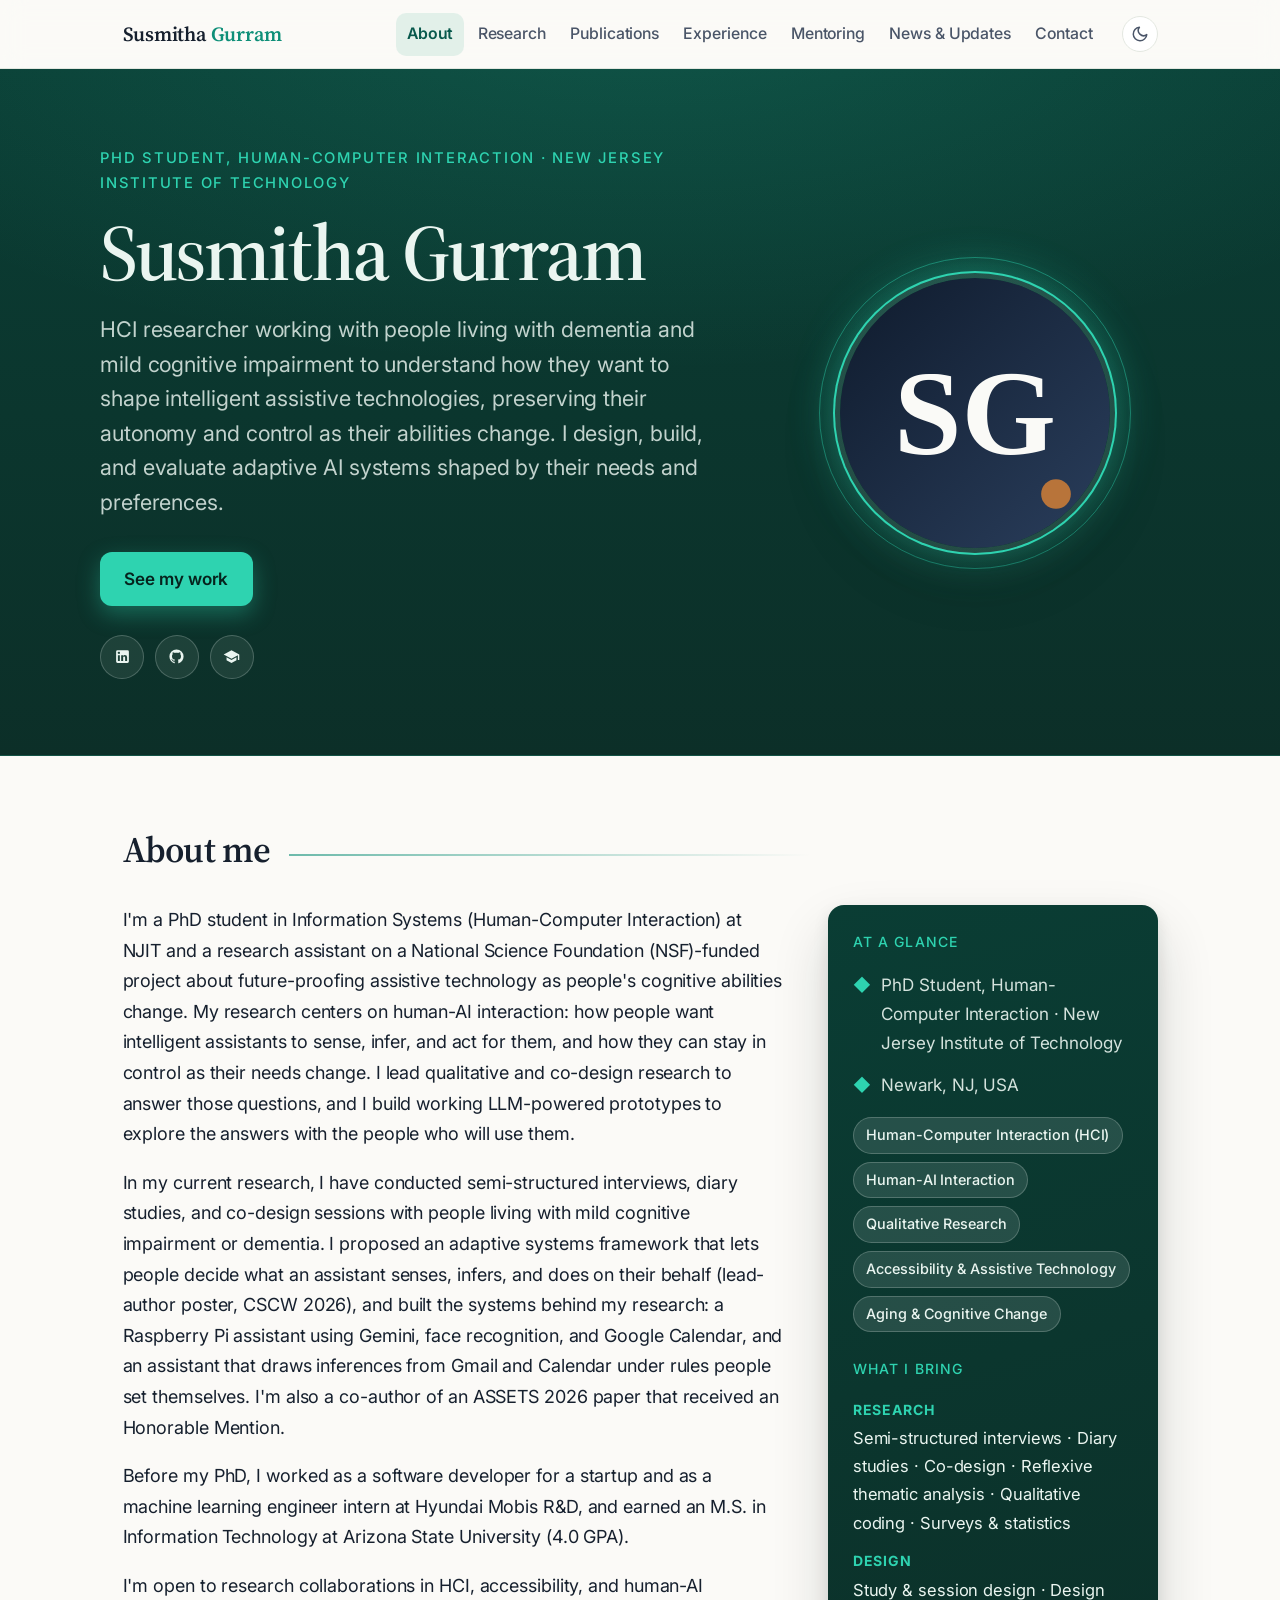
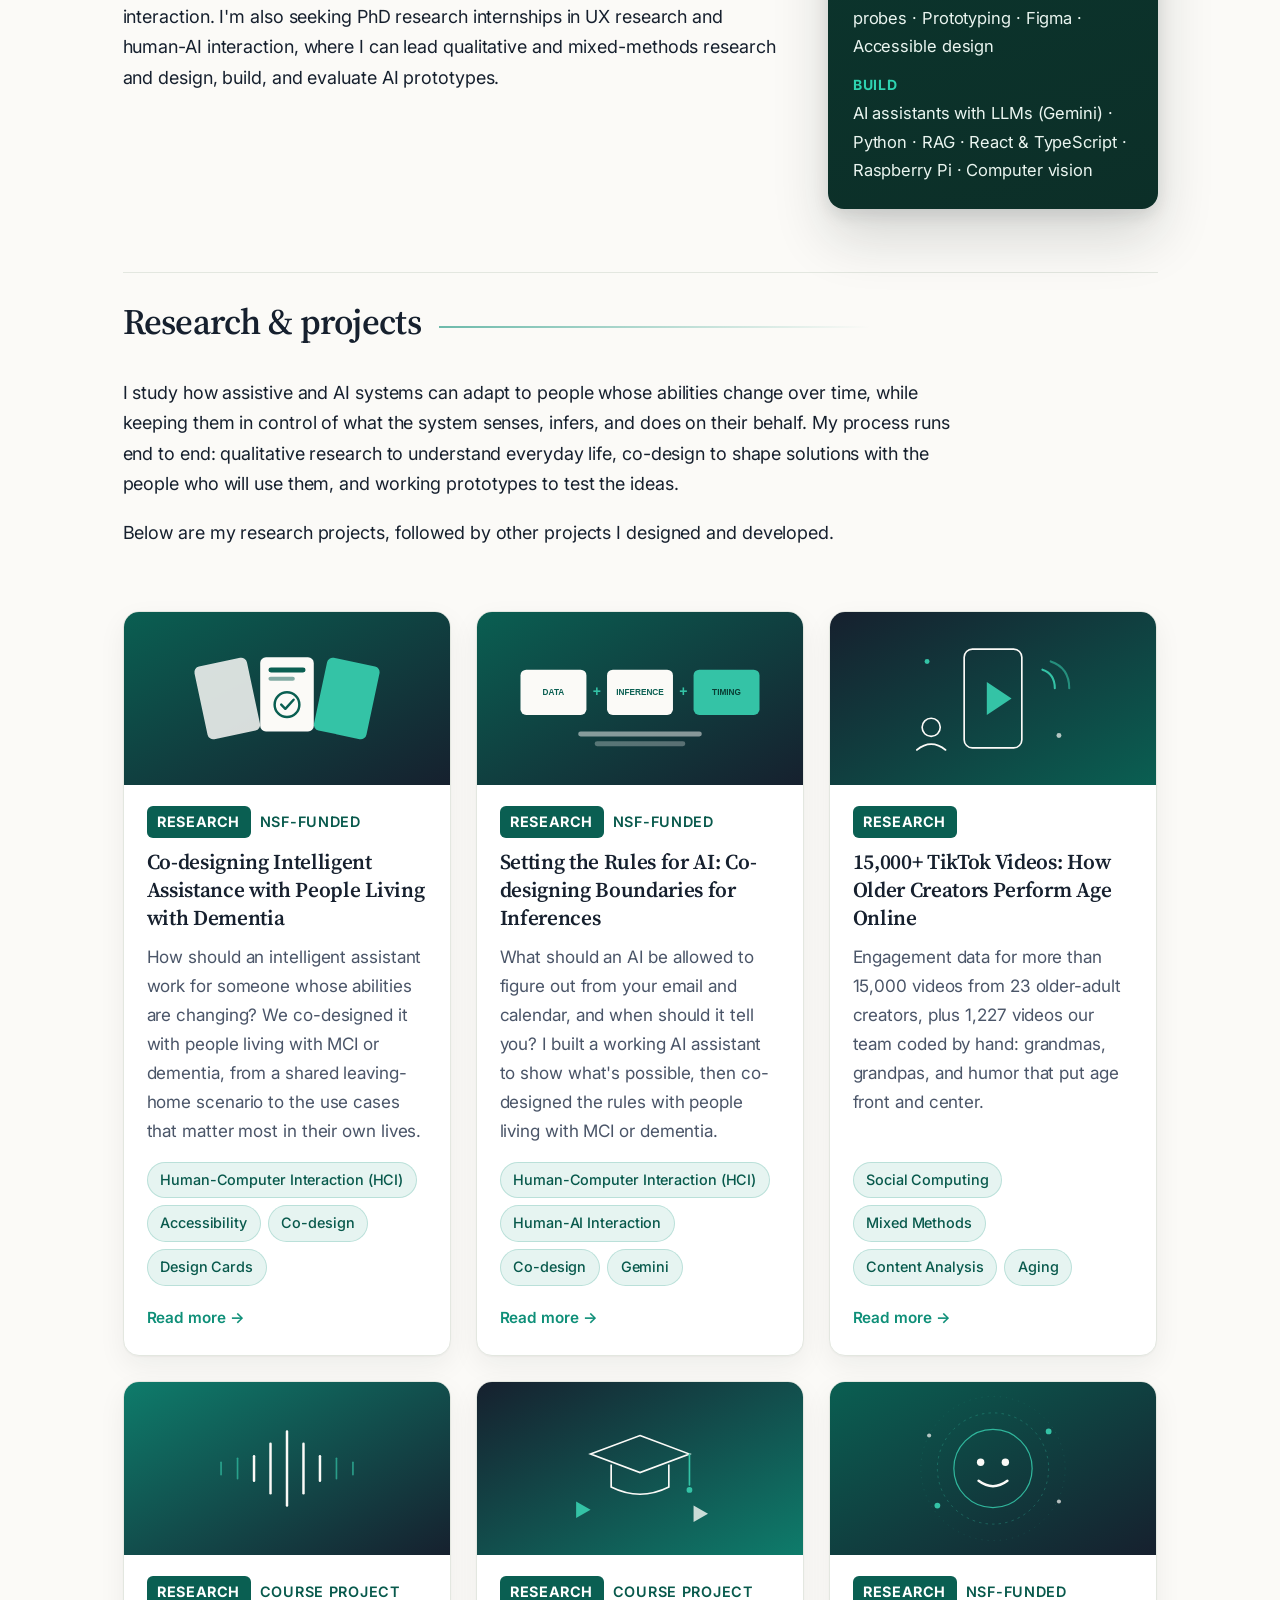
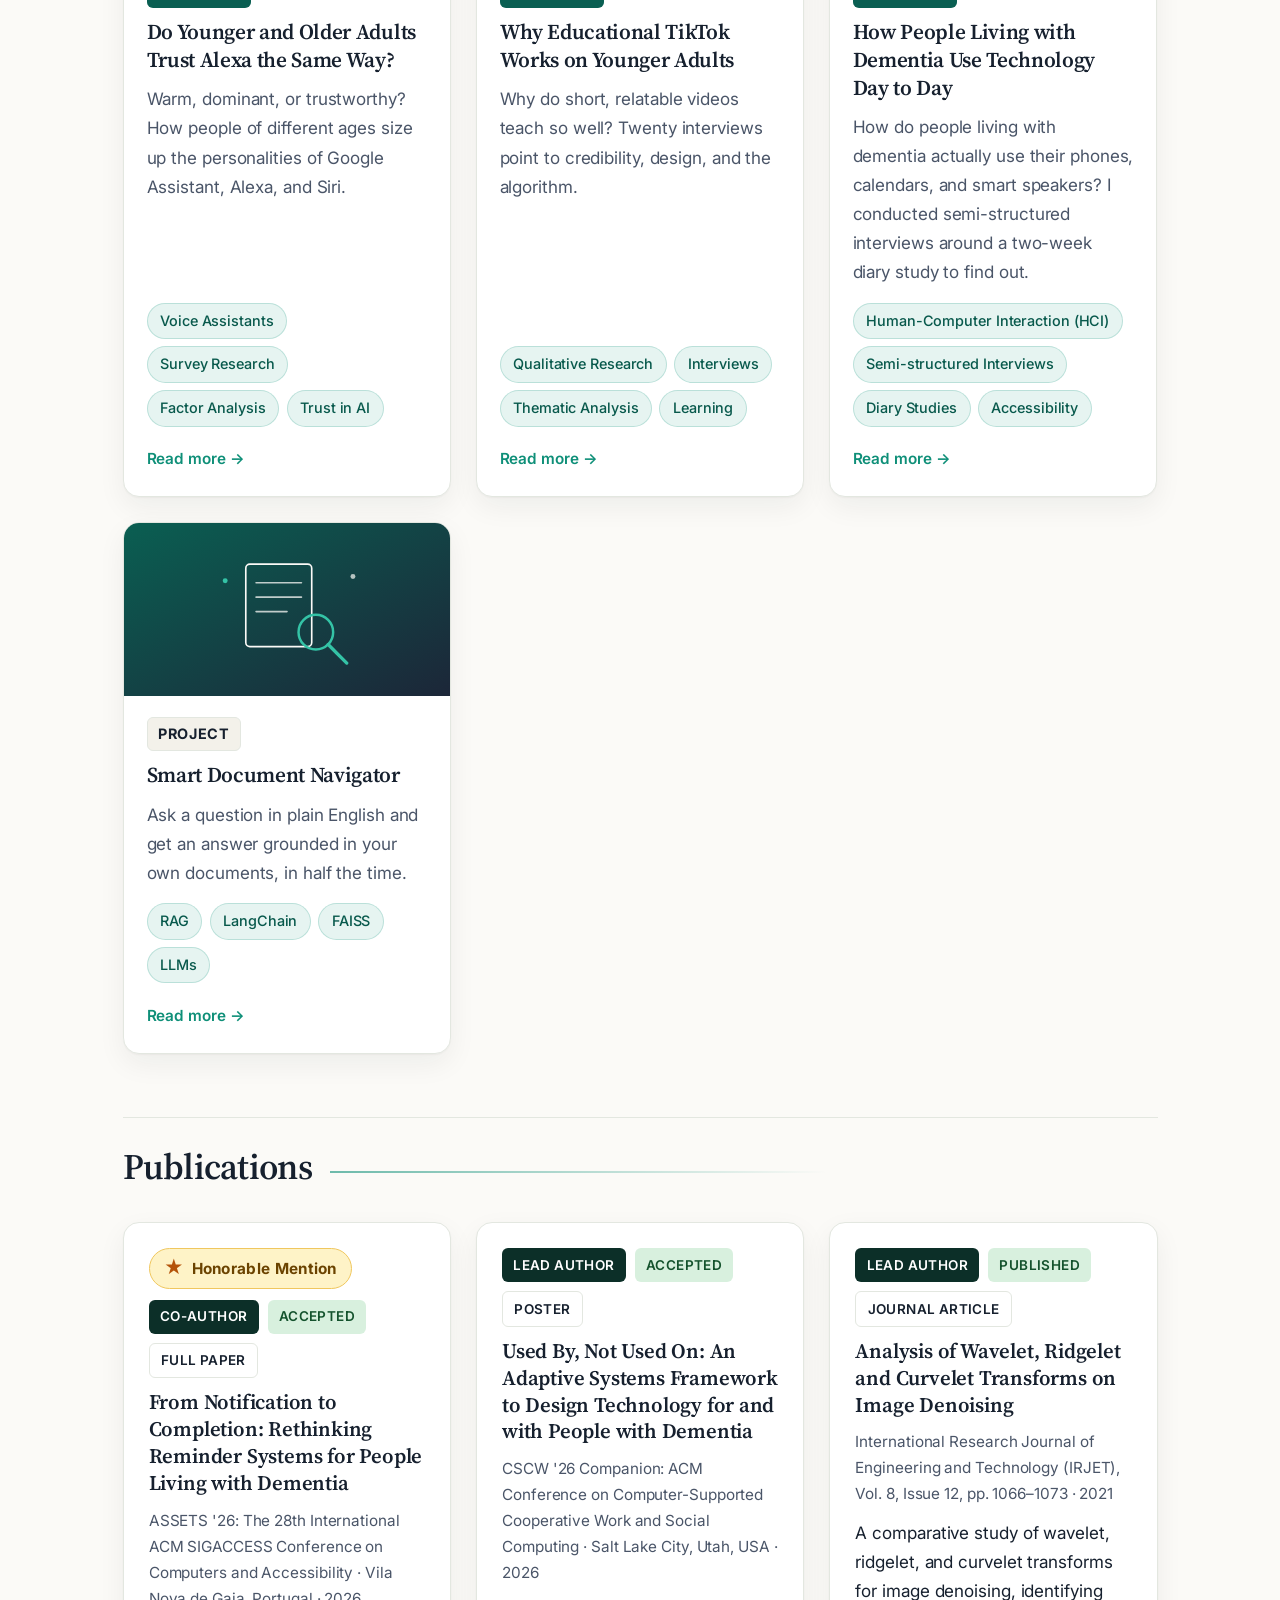
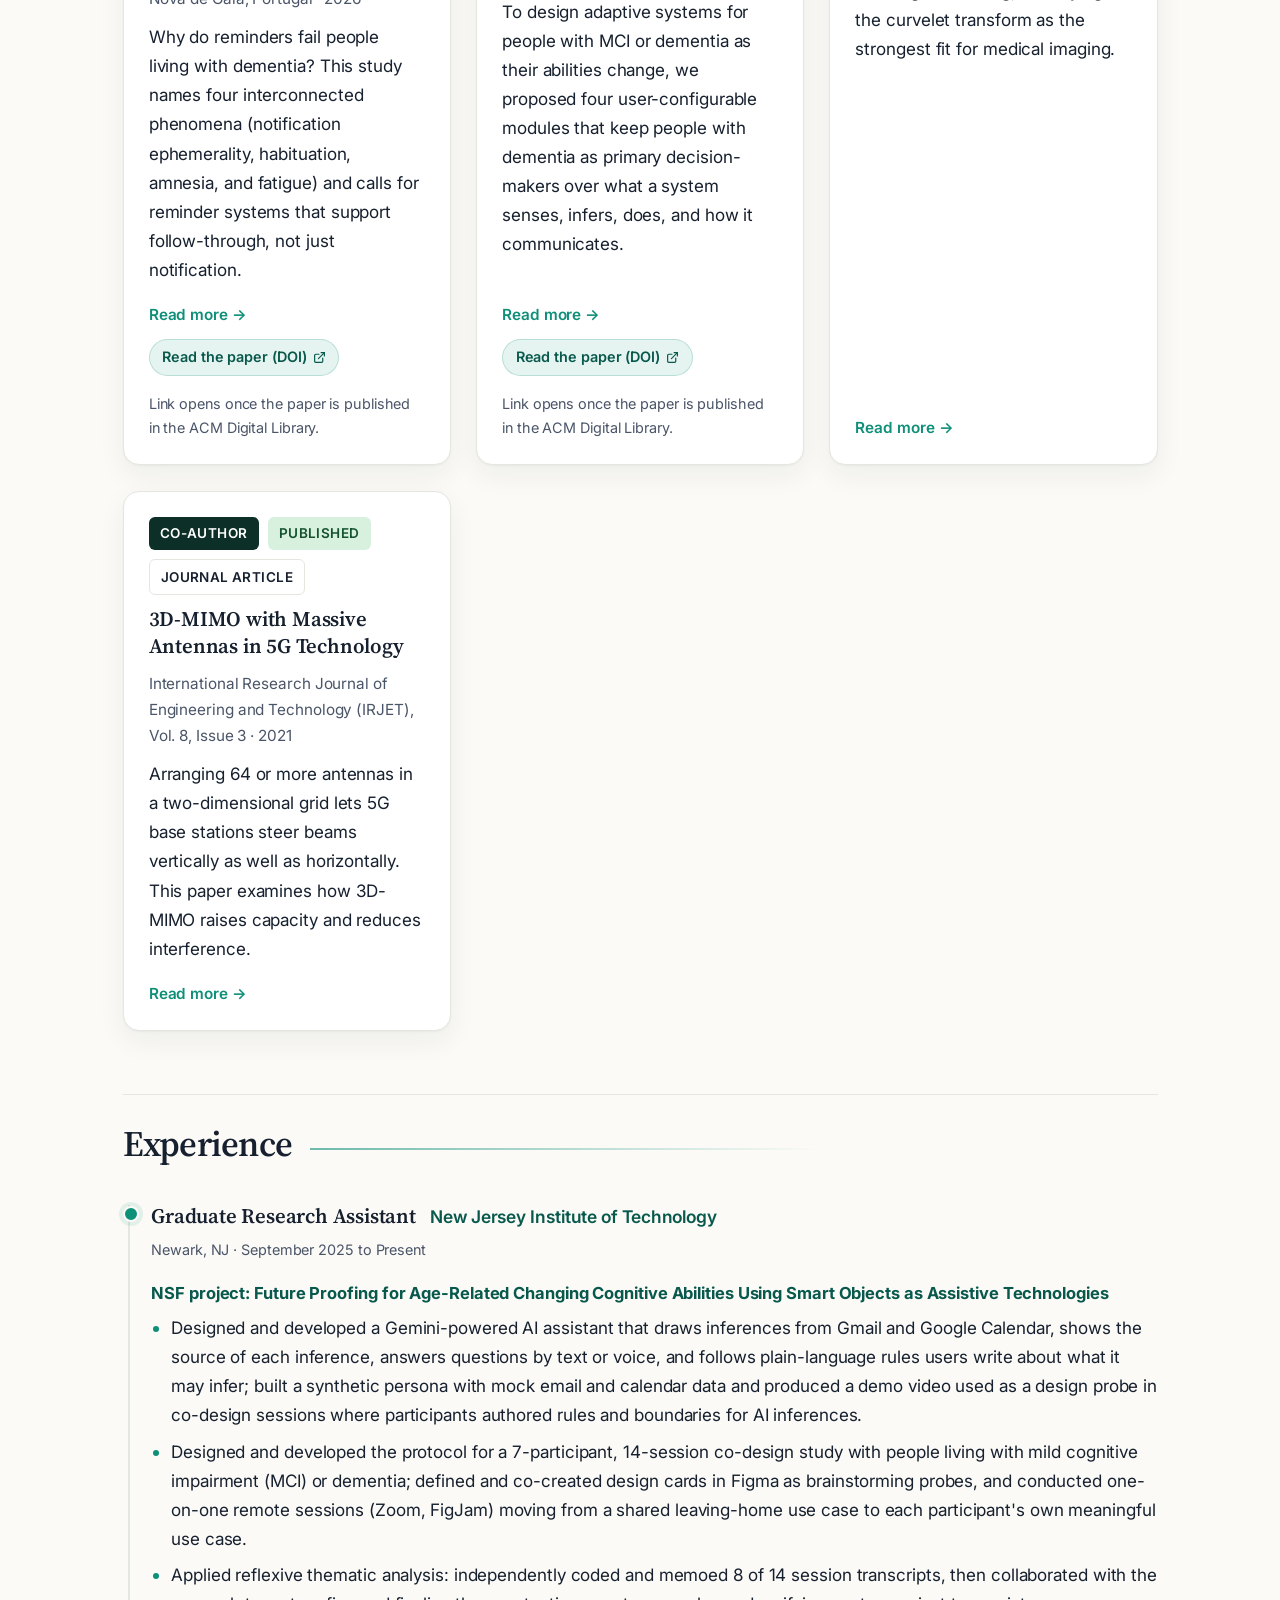
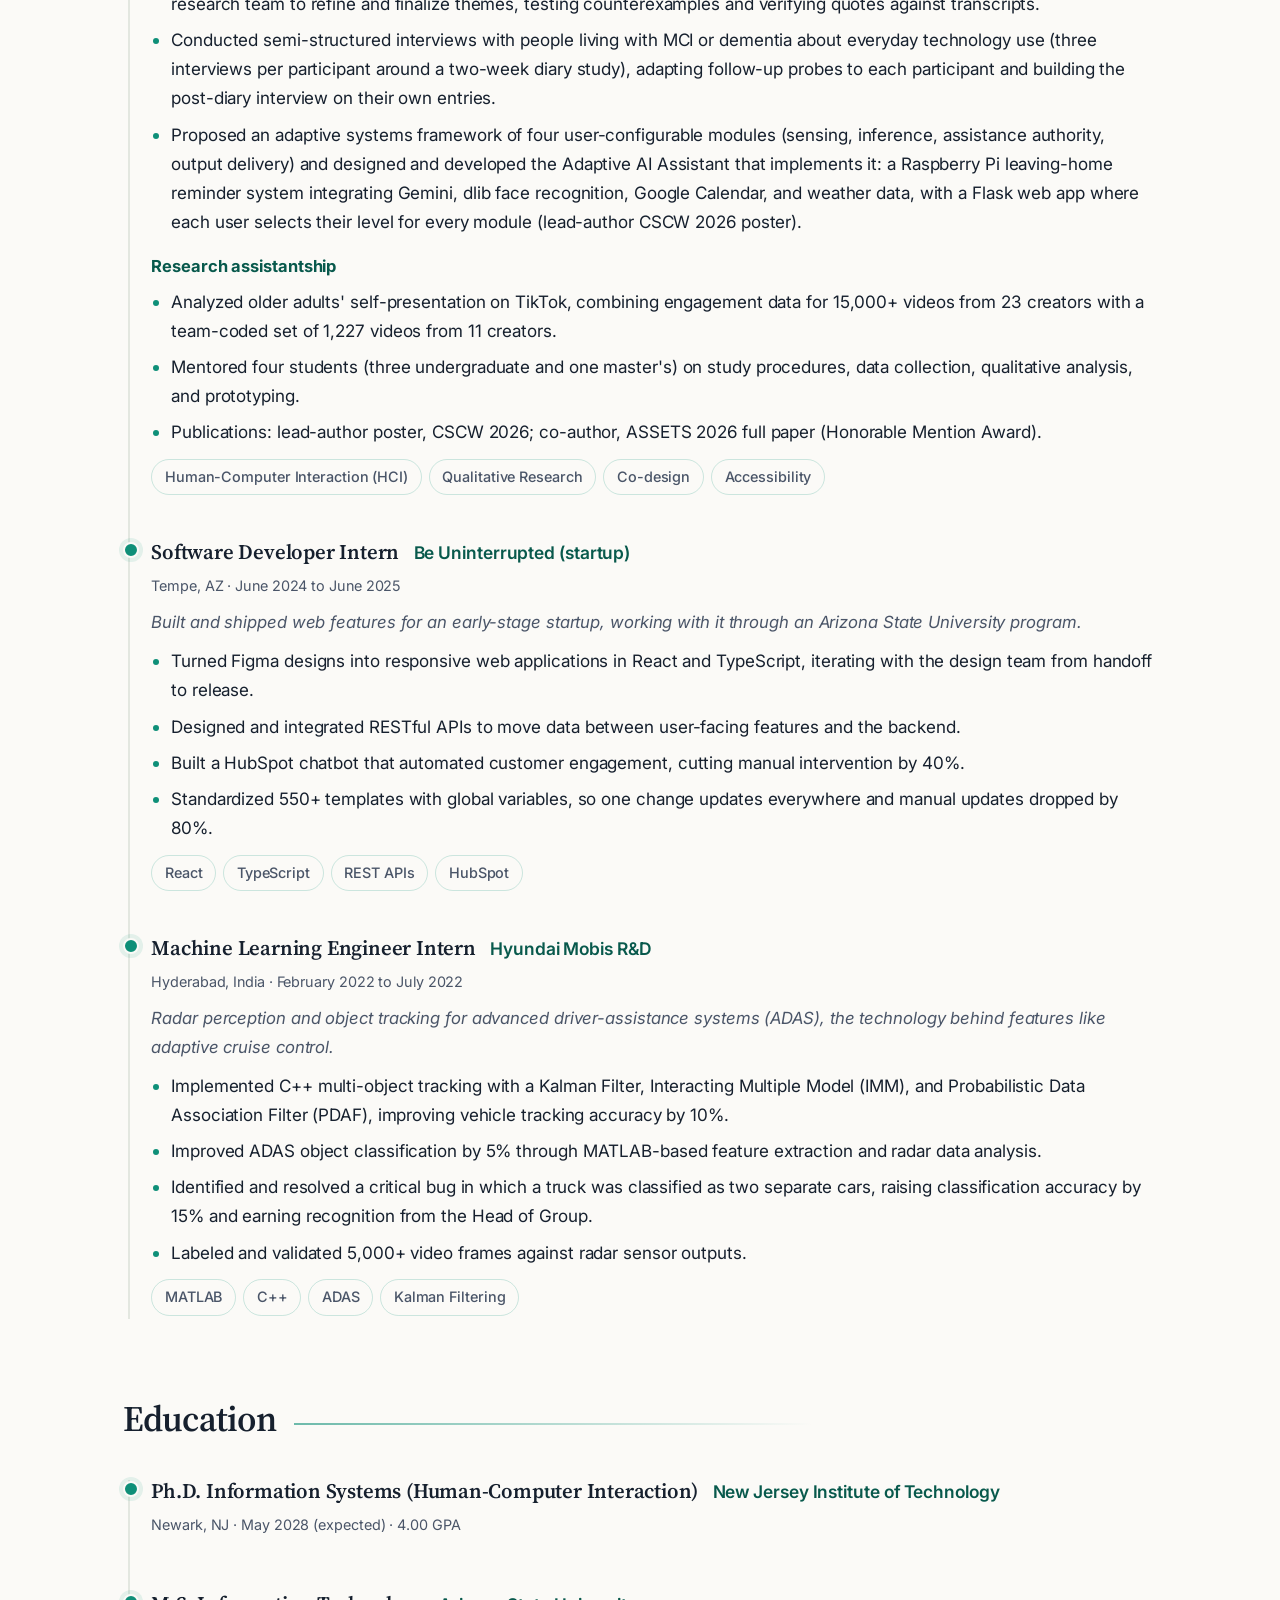
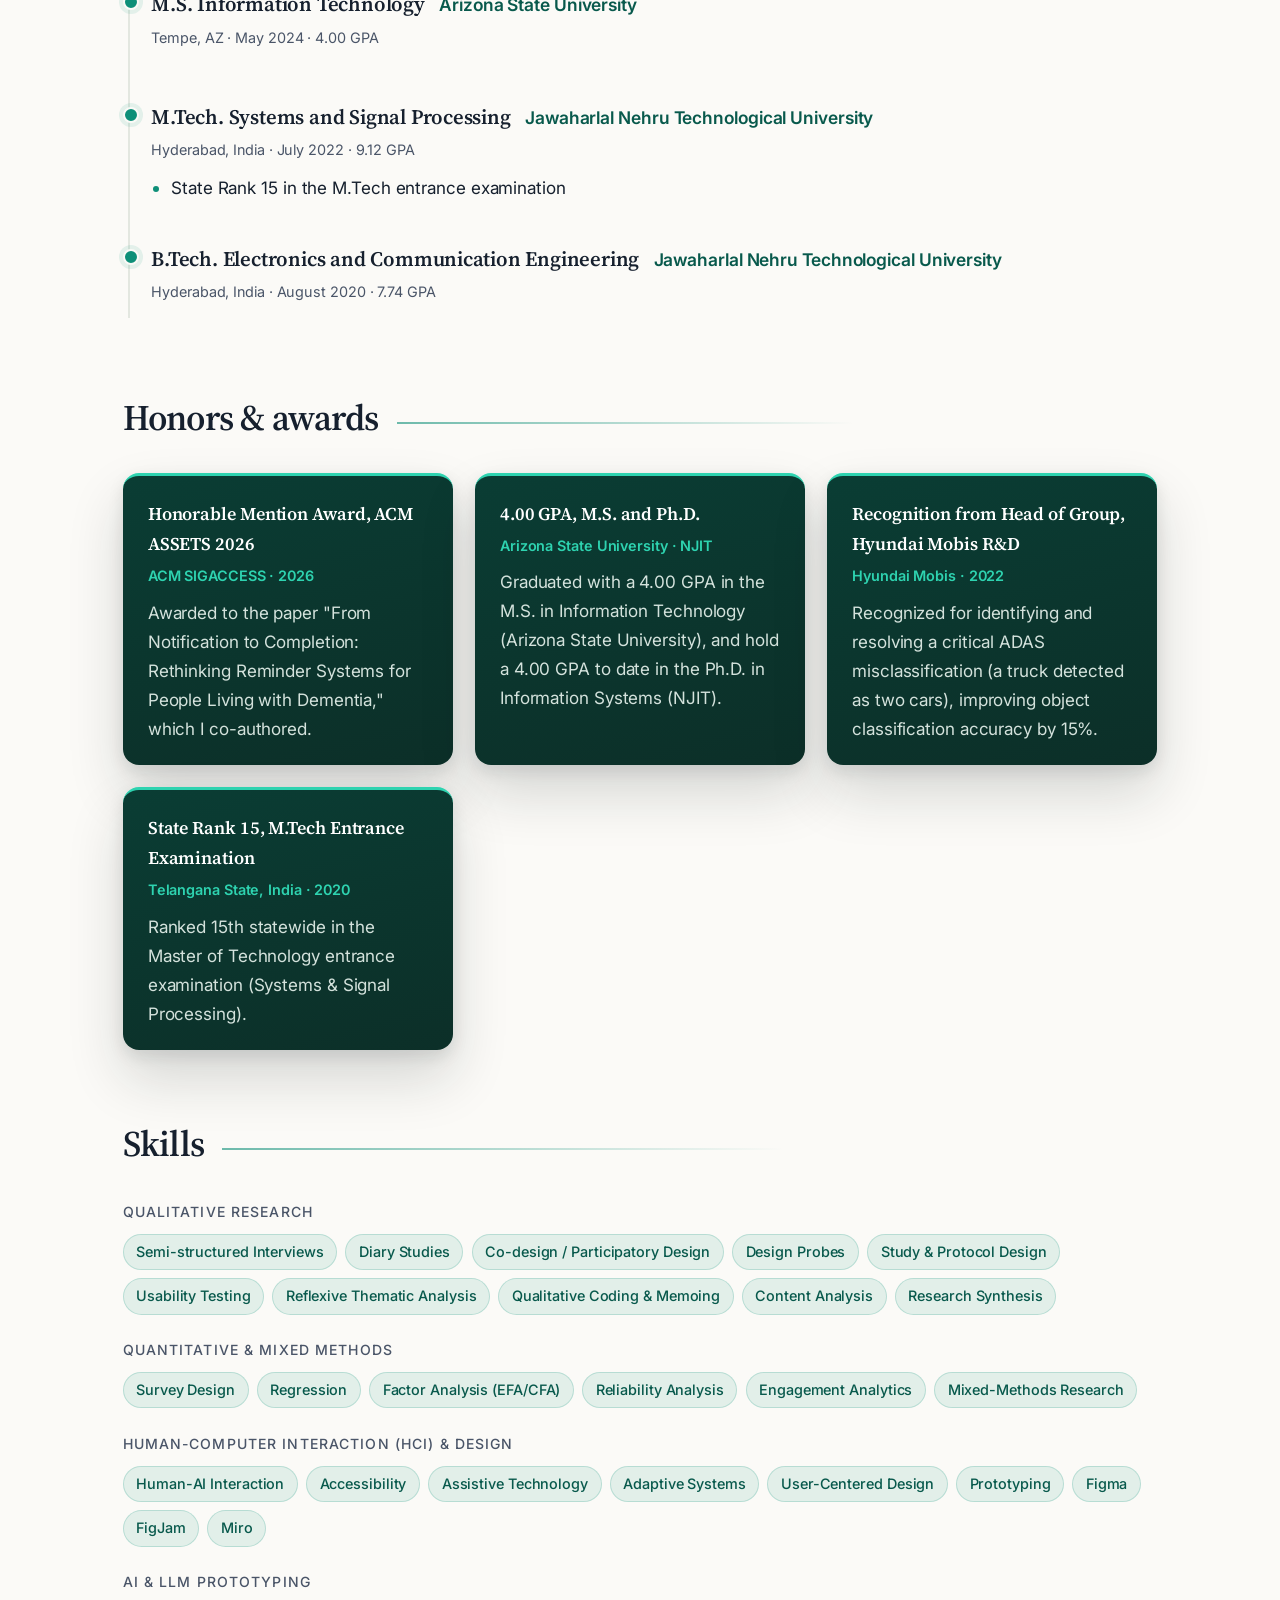
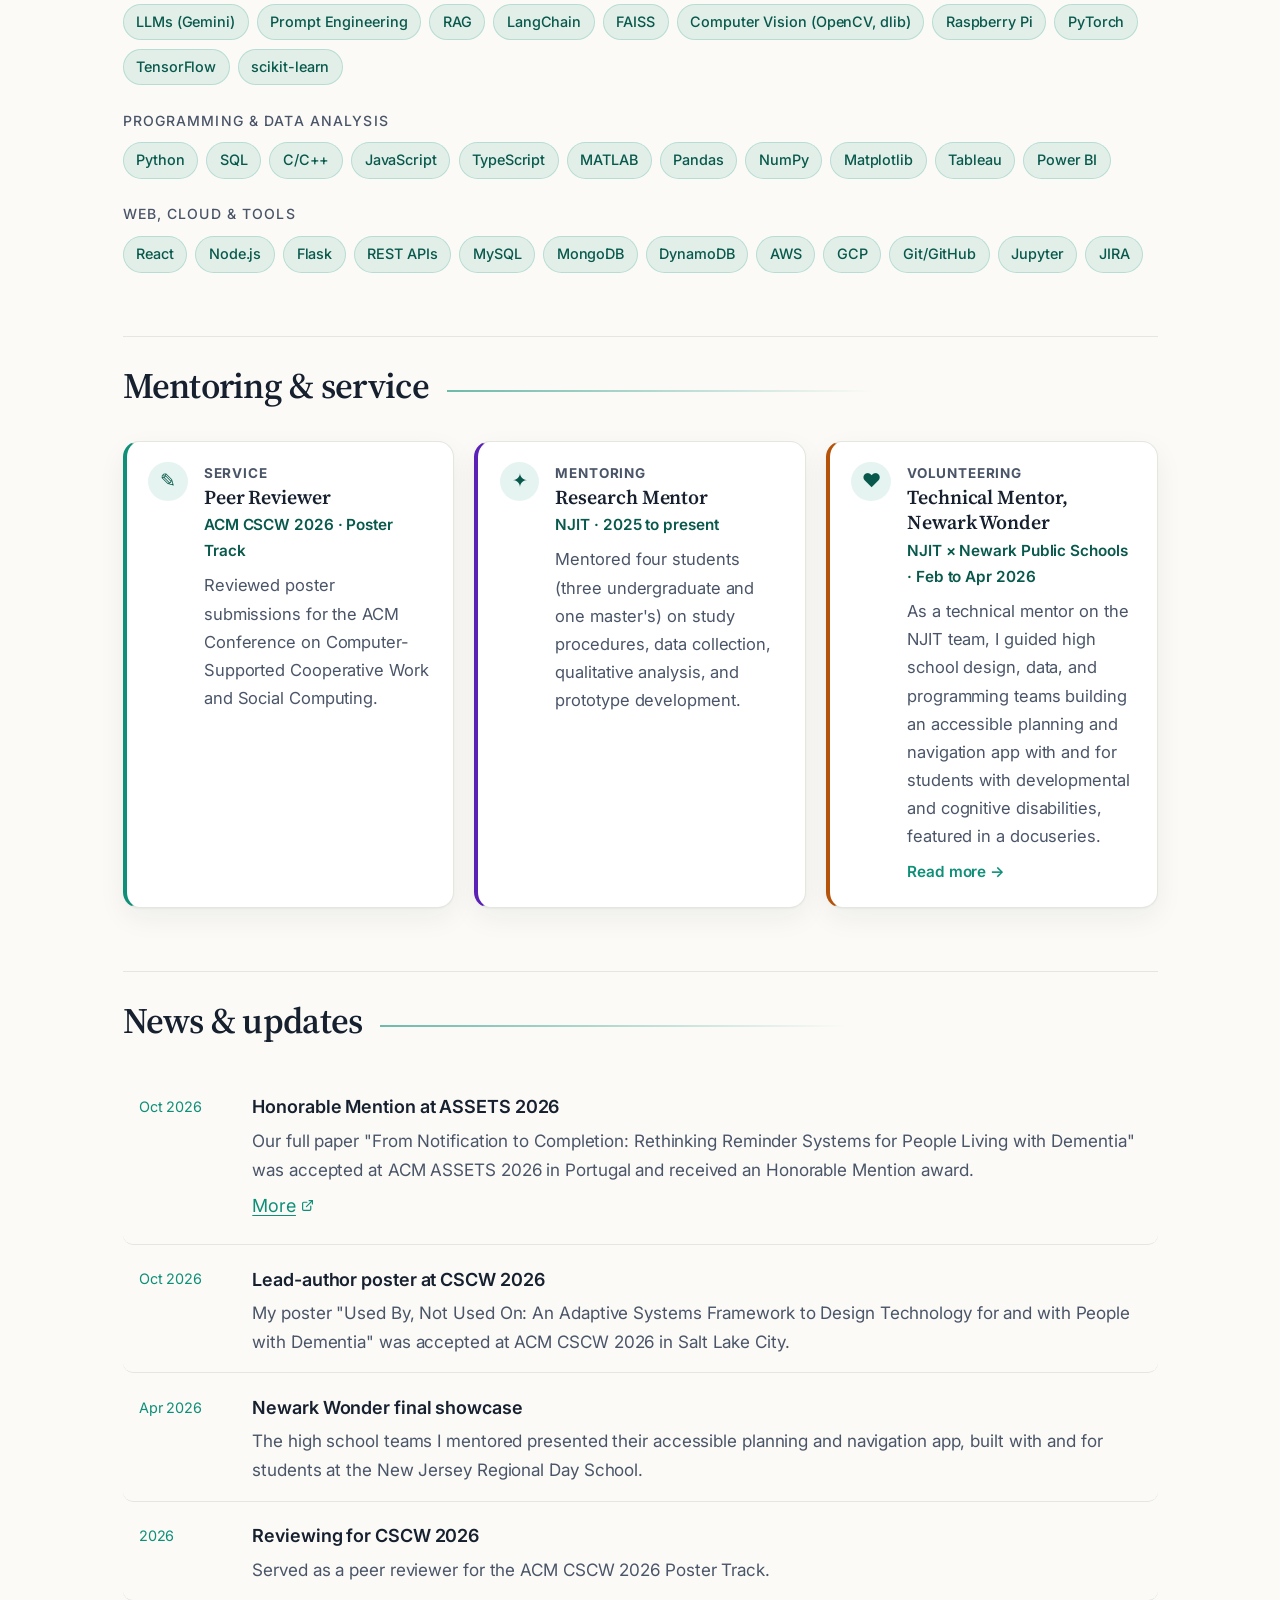
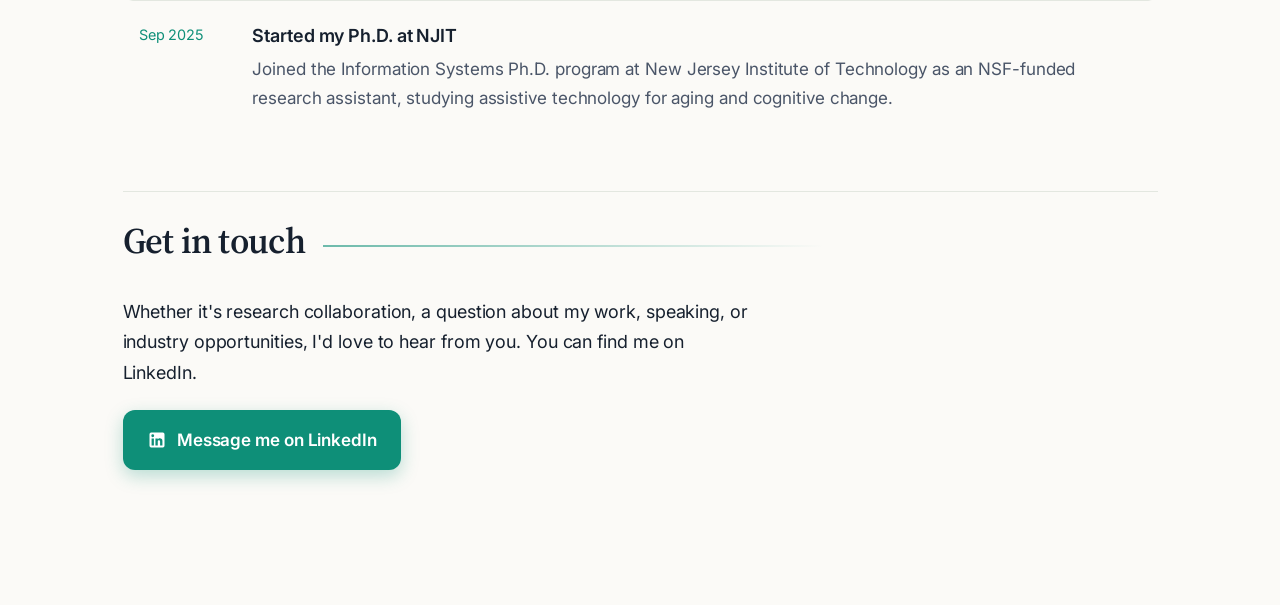
==== index.html @ e05bee18 "Add CSCW DOI link; note that DOI links open once papers are published" ====
<!DOCTYPE html>
<html lang="en">
<head>
  <meta charset="UTF-8" />
  <meta name="viewport" content="width=device-width, initial-scale=1.0" />
  <title>Susmitha Gurram · PhD Student, Human-Computer Interaction @ NJIT</title>
  <meta name="description" content="Susmitha Gurram is an HCI researcher and PhD student at NJIT who studies how people want AI assistants to sense, infer, and act on their behalf, combining qualitative and co-design research with AI prototyping for accessibility and aging." />
  <meta name="author" content="Susmitha Gurram" />
  <link rel="canonical" href="https://susmithagurram.com/" />

  <!-- Open Graph / social cards -->
  <meta property="og:type" content="website" />
  <meta property="og:title" content="Susmitha Gurram · PhD Student, Human-Computer Interaction @ NJIT" />
  <meta property="og:description" content="HCI researcher studying how people want AI assistants to sense, infer, and act on their behalf: qualitative and co-design research plus AI prototyping." />
  <meta property="og:url" content="https://susmithagurram.com/" />
  <meta property="og:image" content="https://susmithagurram.com/assets/og-image.svg" />
  <meta name="twitter:card" content="summary_large_image" />

  <link rel="icon" href="assets/favicon.svg" type="image/svg+xml" />

  <link rel="preconnect" href="https://fonts.googleapis.com" />
  <link rel="preconnect" href="https://fonts.gstatic.com" crossorigin />
  <link href="https://fonts.googleapis.com/css2?family=Inter:wght@400;500;600;700&family=Source+Serif+4:wght@500;600;700&display=swap" rel="stylesheet" />

  <link rel="stylesheet" href="css/style.css?v=18" />
  <link rel="stylesheet" href="css/theme.css?v=18" />

  <script type="application/ld+json">
  {
    "@context": "https://schema.org",
    "@type": "Person",
    "name": "Susmitha Gurram",
    "url": "https://susmithagurram.com",
    "jobTitle": "PhD Student, Human-Computer Interaction",
    "affiliation": { "@type": "CollegeOrUniversity", "name": "New Jersey Institute of Technology" },
    "alumniOf": [
      { "@type": "CollegeOrUniversity", "name": "Arizona State University" },
      { "@type": "CollegeOrUniversity", "name": "Jawaharlal Nehru Technological University" }
    ],
    "knowsAbout": ["Human-Computer Interaction", "Human-AI Interaction", "Accessibility", "Co-design", "Qualitative Research", "Assistive Technology"],
    "sameAs": [
      "https://www.linkedin.com/in/susmitha009",
      "https://github.com/susmitha009",
      "https://scholar.google.com/citations?user=7RMacPMAAAAJ"
    ]
  }
  </script>
</head>
<body>
  <a class="skip-link" href="#app">Skip to content</a>

  <header class="site-header">
    <nav class="nav" aria-label="Primary">
      <a class="brand" href="#home">Susmitha&nbsp;<span class="brand-accent">Gurram</span></a>
      <button class="menu-toggle" id="menu-toggle" aria-expanded="false" aria-controls="nav-tabs">Menu</button>
      <div class="nav-tabs" id="nav-tabs"><!-- tabs rendered from data/site.json --></div>
      <button class="theme-toggle" id="theme-toggle" aria-label="Toggle dark mode" title="Toggle dark mode">
        <svg class="icon-sun" width="18" height="18" viewBox="0 0 24 24" fill="none" stroke="currentColor" stroke-width="2" stroke-linecap="round"><circle cx="12" cy="12" r="4"/><path d="M12 2v2m0 16v2M4.9 4.9l1.4 1.4m11.4 11.4 1.4 1.4M2 12h2m16 0h2M4.9 19.1l1.4-1.4m11.4-11.4 1.4-1.4"/></svg>
        <svg class="icon-moon" width="18" height="18" viewBox="0 0 24 24" fill="none" stroke="currentColor" stroke-width="2" stroke-linecap="round" stroke-linejoin="round"><path d="M21 12.8A9 9 0 1 1 11.2 3a7 7 0 0 0 9.8 9.8z"/></svg>
      </button>
    </nav>
  </header>

  <main id="app" tabindex="-1">
    <div class="loading" id="loading"><span class="loading-dot"></span><span class="loading-dot"></span><span class="loading-dot"></span></div>
  </main>

  <!-- Project detail modal -->
  <div class="modal-backdrop" id="modal-backdrop" hidden>
    <div class="modal" role="dialog" aria-modal="true" aria-labelledby="modal-title">
      <button class="modal-close" id="modal-close" aria-label="Close">&times;</button>
      <div class="modal-body" id="modal-body"></div>
    </div>
  </div>

  <noscript><p style="padding:2rem;text-align:center">This site needs JavaScript to render its content. You can also view my profile on <a href="https://www.linkedin.com/in/susmitha009">LinkedIn</a>.</p></noscript>

  <script src="js/app.js?v=18" defer></script>
  <script src="js/theme.js?v=18" defer></script>
</body>
</html>
---- css/style.css ----
/* ============================================================
   susmithagurram.com — design system
   Tokens first: change colors/fonts here to retheme everything.
   ============================================================ */

:root {
  --bg: #fbfaf7;
  --surface: #ffffff;
  --surface-2: #f3f1ea;
  --text: #16202e;
  --muted: #5a6678;
  --accent: #0e7c6b;
  --accent-strong: #0a5f52;
  --accent-soft: rgba(14, 124, 107, 0.1);
  --border: #e6e3d9;
  --shadow: 0 1px 2px rgba(22, 32, 46, 0.05), 0 8px 24px rgba(22, 32, 46, 0.07);
  --shadow-lift: 0 2px 4px rgba(22, 32, 46, 0.06), 0 16px 40px rgba(22, 32, 46, 0.12);

  --font-display: "Fraunces", Georgia, serif;
  --font-body: "Inter", -apple-system, BlinkMacSystemFont, sans-serif;
  --font-mono: "JetBrains Mono", ui-monospace, monospace;

  --radius: 14px;
  --radius-sm: 8px;
  --maxw: 1080px;
}

[data-theme="dark"] {
  --bg: #0e1420;
  --surface: #161e2d;
  --surface-2: #1c2638;
  --text: #eceff4;
  --muted: #93a0b4;
  --accent: #34c3a6;
  --accent-strong: #5fd8c0;
  --accent-soft: rgba(52, 195, 166, 0.13);
  --border: #243047;
  --shadow: 0 1px 2px rgba(0, 0, 0, 0.3), 0 8px 24px rgba(0, 0, 0, 0.35);
  --shadow-lift: 0 2px 4px rgba(0, 0, 0, 0.35), 0 16px 40px rgba(0, 0, 0, 0.5);
}

* { box-sizing: border-box; margin: 0; padding: 0; }

html { scroll-behavior: smooth; }

body {
  background: var(--bg);
  color: var(--text);
  font-family: var(--font-body);
  font-size: 16px;
  line-height: 1.65;
  -webkit-font-smoothing: antialiased;
  transition: background 0.3s ease, color 0.3s ease;
}

img { max-width: 100%; display: block; }
a { color: var(--accent); text-decoration: none; }
a:hover { text-decoration: underline; }

::selection { background: var(--accent-soft); }

/* ---------- skip link ---------- */
.skip-link {
  position: absolute; left: -9999px; top: 0;
  background: var(--accent); color: #fff; padding: 0.6rem 1rem;
  border-radius: 0 0 var(--radius-sm) 0; z-index: 100;
}
.skip-link:focus { left: 0; }

/* ---------- header / nav ---------- */
.site-header {
  position: sticky; top: 0; z-index: 50;
  background: color-mix(in srgb, var(--bg) 82%, transparent);
  backdrop-filter: blur(12px);
  -webkit-backdrop-filter: blur(12px);
  border-bottom: 1px solid var(--border);
}

.nav {
  max-width: var(--maxw); margin: 0 auto;
  display: flex; align-items: center; gap: 1rem;
  padding: 0.7rem 1.25rem;
}

.brand {
  font-family: var(--font-display);
  font-weight: 600; font-size: 1.12rem;
  color: var(--text); white-space: nowrap;
}
.brand:hover { text-decoration: none; }
.brand-accent { color: var(--accent); }

.nav-tabs {
  display: flex; gap: 0.15rem; margin-left: auto;
  overflow-x: auto; scrollbar-width: none;
}
.nav-tabs::-webkit-scrollbar { display: none; }

.nav-tab {
  padding: 0.45rem 0.85rem;
  font-size: 0.92rem; font-weight: 500;
  color: var(--muted);
  border-radius: 999px;
  white-space: nowrap;
  transition: color 0.15s, background 0.15s;
}
.nav-tab:hover { color: var(--text); text-decoration: none; background: var(--surface-2); }
.nav-tab.active { color: var(--accent-strong); background: var(--accent-soft); }

.theme-toggle {
  flex-shrink: 0;
  border: 1px solid var(--border); background: var(--surface);
  color: var(--muted); cursor: pointer;
  width: 36px; height: 36px; border-radius: 50%;
  display: grid; place-items: center;
  transition: color 0.15s, border-color 0.15s;
}
.theme-toggle:hover { color: var(--accent); border-color: var(--accent); }
[data-theme="dark"] .icon-moon { display: none; }
:not([data-theme="dark"]) > body .icon-sun,
html:not([data-theme="dark"]) .icon-sun { display: none; }
[data-theme="dark"] .icon-sun { display: block; }

/* ---------- draft banner ---------- */
#draft-banner {
  background: #fff3cd; color: #6e5a16;
  border-bottom: 1px solid #e6d9a8;
  text-align: center; font-size: 0.84rem;
  padding: 0.45rem 1rem;
}
#draft-banner a { color: inherit; font-weight: 600; text-decoration: underline; }
[data-theme="dark"] #draft-banner { background: #3a3215; color: #e8d48a; border-color: #57491c; }

/* ---------- layout ---------- */
main {
  max-width: var(--maxw);
  margin: 0 auto;
  padding: 2.5rem 1.25rem 4rem;
  min-height: 70vh;
}

.section { margin-bottom: 3.5rem; }

.section-title {
  font-family: var(--font-display);
  font-size: clamp(1.5rem, 3vw, 2rem);
  font-weight: 600;
  margin-bottom: 1.4rem;
  display: flex; align-items: baseline; gap: 0.75rem;
}
.section-title::after {
  content: ""; flex: 1; height: 1px; background: var(--border);
  transform: translateY(-4px);
}

/* ---------- hero ---------- */
.hero {
  display: grid;
  grid-template-columns: 1.5fr 1fr;
  gap: 3rem; align-items: center;
  padding: 2.5rem 0 3.5rem;
}

.hero-kicker {
  font-family: var(--font-mono); font-size: 0.82rem;
  color: var(--accent); letter-spacing: 0.08em;
  text-transform: uppercase; margin-bottom: 0.9rem;
}

.hero-name {
  font-family: var(--font-display);
  font-size: clamp(2.4rem, 6vw, 3.8rem);
  font-weight: 700; line-height: 1.08;
  margin-bottom: 1rem;
}

.hero-tagline {
  font-size: 1.12rem; color: var(--muted);
  max-width: 34rem; margin-bottom: 1.8rem;
}

.hero-ctas { display: flex; flex-wrap: wrap; gap: 0.75rem; margin-bottom: 1.6rem; }

.btn {
  display: inline-flex; align-items: center; gap: 0.5rem;
  padding: 0.65rem 1.3rem;
  border-radius: 999px;
  font-weight: 600; font-size: 0.95rem;
  border: 1px solid transparent;
  cursor: pointer; transition: transform 0.15s, box-shadow 0.15s, background 0.15s;
}
.btn:hover { text-decoration: none; transform: translateY(-1px); }
.btn-primary { background: var(--accent); color: #fff; }
.btn-primary:hover { background: var(--accent-strong); box-shadow: var(--shadow); color: #fff; }
[data-theme="dark"] .btn-primary { color: #0e1420; }
.btn-ghost { border-color: var(--border); color: var(--text); background: var(--surface); }
.btn-ghost:hover { border-color: var(--accent); color: var(--accent); }

.hero-socials { display: flex; gap: 0.6rem; }
.social-link {
  width: 38px; height: 38px; border-radius: 50%;
  border: 1px solid var(--border); background: var(--surface);
  display: grid; place-items: center; color: var(--muted);
  transition: color 0.15s, border-color 0.15s, transform 0.15s;
}
.social-link:hover { color: var(--accent); border-color: var(--accent); transform: translateY(-2px); }

.hero-photo-wrap { position: relative; justify-self: center; }
.hero-photo {
  width: clamp(200px, 24vw, 280px); height: clamp(200px, 24vw, 280px);
  border-radius: 50%; object-fit: cover;
  border: 4px solid var(--surface);
  box-shadow: var(--shadow-lift);
  position: relative; z-index: 1;
}
.hero-photo-wrap::before {
  content: ""; position: absolute; inset: -14px;
  border-radius: 50%;
  border: 1.5px dashed var(--accent);
  opacity: 0.45;
  animation: spin 40s linear infinite;
}
@keyframes spin { to { transform: rotate(360deg); } }

.hero-interests { display: flex; flex-wrap: wrap; gap: 0.45rem; margin-top: 0.4rem; }

/* ---------- chips / tags ---------- */
.chip {
  font-family: var(--font-mono); font-size: 0.74rem;
  padding: 0.28rem 0.7rem; border-radius: 999px;
  background: var(--accent-soft); color: var(--accent-strong);
  white-space: nowrap;
}
.chip-outline { background: transparent; border: 1px solid var(--border); color: var(--muted); }

/* ---------- about ---------- */
.about-grid { display: grid; grid-template-columns: 2fr 1fr; gap: 2.5rem; }
.about-bio p { margin-bottom: 1rem; color: var(--text); }
.about-facts {
  background: var(--surface); border: 1px solid var(--border);
  border-radius: var(--radius); padding: 1.4rem; box-shadow: var(--shadow);
  align-self: start;
}
.about-facts h3 {
  font-family: var(--font-mono); font-size: 0.78rem; font-weight: 500;
  text-transform: uppercase; letter-spacing: 0.08em; color: var(--muted);
  margin-bottom: 0.9rem;
}
.fact { display: flex; gap: 0.6rem; margin-bottom: 0.7rem; font-size: 0.92rem; align-items: baseline; }
.fact-icon { color: var(--accent); flex-shrink: 0; }

/* ---------- cards (projects) ---------- */
.cards-grid {
  display: grid;
  grid-template-columns: repeat(auto-fill, minmax(300px, 1fr));
  gap: 1.4rem;
}

.card {
  background: var(--surface);
  border: 1px solid var(--border);
  border-radius: var(--radius);
  overflow: hidden;
  cursor: pointer;
  box-shadow: var(--shadow);
  transition: transform 0.25s ease, box-shadow 0.25s ease, border-color 0.25s ease;
  display: flex; flex-direction: column;
}
.card:hover, .card:focus-visible {
  transform: translateY(-5px);
  box-shadow: var(--shadow-lift);
  border-color: var(--accent);
}

.card-image { aspect-ratio: 16/8.5; object-fit: cover; width: 100%; background: var(--surface-2); }
.card-body { padding: 1.15rem 1.25rem 1.3rem; display: flex; flex-direction: column; gap: 0.6rem; flex: 1; }
.card-status {
  font-family: var(--font-mono); font-size: 0.7rem;
  color: var(--accent); letter-spacing: 0.05em; text-transform: uppercase;
}
.card-title { font-family: var(--font-display); font-size: 1.18rem; font-weight: 600; line-height: 1.3; }
.card-hook { color: var(--muted); font-size: 0.93rem; flex: 1; }
.card-tags { display: flex; flex-wrap: wrap; gap: 0.4rem; margin-top: 0.3rem; }
.card-more {
  font-size: 0.85rem; font-weight: 600; color: var(--accent);
  margin-top: 0.5rem;
}

/* ---------- timeline (experience / education) ---------- */
.timeline { position: relative; padding-left: 1.6rem; }
.timeline::before {
  content: ""; position: absolute; left: 5px; top: 6px; bottom: 6px;
  width: 2px; background: var(--border);
}
.timeline-item { position: relative; padding-bottom: 2.2rem; }
.timeline-item:last-child { padding-bottom: 0.5rem; }
.timeline-item::before {
  content: ""; position: absolute; left: -1.6rem; top: 7px;
  width: 12px; height: 12px; border-radius: 50%;
  background: var(--accent); border: 2.5px solid var(--bg);
  box-shadow: 0 0 0 2px var(--accent-soft);
}

.tl-head { display: flex; flex-wrap: wrap; align-items: baseline; gap: 0.3rem 0.8rem; margin-bottom: 0.2rem; }
.tl-role { font-family: var(--font-display); font-size: 1.15rem; font-weight: 600; }
.tl-org { color: var(--accent-strong); font-weight: 600; font-size: 0.97rem; }
.tl-meta { font-family: var(--font-mono); font-size: 0.78rem; color: var(--muted); margin-bottom: 0.55rem; }
.tl-summary { color: var(--muted); font-style: italic; font-size: 0.93rem; margin-bottom: 0.55rem; }
.tl-bullets { padding-left: 1.1rem; display: grid; gap: 0.4rem; font-size: 0.94rem; }
.tl-bullets li::marker { color: var(--accent); }
.tl-tags { display: flex; flex-wrap: wrap; gap: 0.4rem; margin-top: 0.7rem; }

/* ---------- publications ---------- */
.pub-list { display: grid; gap: 1.1rem; }
.pub {
  background: var(--surface); border: 1px solid var(--border);
  border-radius: var(--radius); padding: 1.3rem 1.5rem;
  box-shadow: var(--shadow);
}
.pub-top { display: flex; align-items: flex-start; gap: 1rem; }
.pub-title { font-family: var(--font-display); font-size: 1.1rem; font-weight: 600; line-height: 1.35; flex: 1; }
.pub-status {
  font-family: var(--font-mono); font-size: 0.7rem; white-space: nowrap;
  padding: 0.25rem 0.65rem; border-radius: 999px;
  background: var(--accent-soft); color: var(--accent-strong);
}
.pub-status.published { background: rgba(46, 160, 67, 0.12); color: #2ea043; }
.pub-authors { font-size: 0.9rem; color: var(--muted); margin-top: 0.35rem; }
.pub-venue { font-size: 0.9rem; margin-top: 0.2rem; font-style: italic; }
.pub-note { font-size: 0.9rem; color: var(--muted); margin-top: 0.55rem; }
.pub-links { margin-top: 0.7rem; display: flex; gap: 0.9rem; font-size: 0.86rem; font-weight: 600; }

/* ---------- skills ---------- */
.skills-grid { display: grid; gap: 1.3rem; }
.skill-group-name {
  font-family: var(--font-mono); font-size: 0.78rem; font-weight: 500;
  text-transform: uppercase; letter-spacing: 0.08em; color: var(--muted);
  margin-bottom: 0.55rem;
}
.skill-chips { display: flex; flex-wrap: wrap; gap: 0.45rem; }

/* ---------- awards ---------- */
.awards-grid { display: grid; grid-template-columns: repeat(auto-fill, minmax(280px, 1fr)); gap: 1.2rem; }
.award {
  background: var(--surface); border: 1px solid var(--border);
  border-radius: var(--radius); padding: 1.25rem 1.4rem; box-shadow: var(--shadow);
}
.award-title { font-weight: 600; font-size: 1rem; margin-bottom: 0.25rem; }
.award-meta { font-family: var(--font-mono); font-size: 0.76rem; color: var(--accent); margin-bottom: 0.5rem; }
.award-desc { font-size: 0.9rem; color: var(--muted); }

/* ---------- news ---------- */
.news-list { display: grid; gap: 0.2rem; }
.news-item {
  display: grid; grid-template-columns: 92px 1fr; gap: 1.2rem;
  padding: 0.9rem 0.4rem; border-bottom: 1px solid var(--border);
}
.news-item:last-child { border-bottom: none; }
.news-date { font-family: var(--font-mono); font-size: 0.8rem; color: var(--accent); padding-top: 0.15rem; }
.news-title { font-weight: 600; }
.news-body { font-size: 0.92rem; color: var(--muted); margin-top: 0.15rem; }
.news-more { margin-top: 0.8rem; font-weight: 600; font-size: 0.9rem; }

/* ---------- text section ---------- */
.text-block { max-width: 46rem; }
.text-block p { margin-bottom: 1rem; }

/* ---------- contact ---------- */
.contact-wrap { display: grid; grid-template-columns: 1fr 1.2fr; gap: 2.5rem; align-items: start; }
.contact-blurb p { margin-bottom: 1rem; color: var(--muted); }

.contact-form {
  background: var(--surface); border: 1px solid var(--border);
  border-radius: var(--radius); padding: 1.6rem; box-shadow: var(--shadow);
  display: grid; gap: 1rem;
}
.form-field { display: grid; gap: 0.35rem; }
.form-field label { font-size: 0.85rem; font-weight: 600; }
.form-field input, .form-field textarea {
  font-family: var(--font-body); font-size: 0.95rem;
  padding: 0.65rem 0.85rem;
  border: 1px solid var(--border); border-radius: var(--radius-sm);
  background: var(--bg); color: var(--text);
  transition: border-color 0.15s;
}
.form-field input:focus, .form-field textarea:focus {
  outline: none; border-color: var(--accent);
  box-shadow: 0 0 0 3px var(--accent-soft);
}
.form-status { font-size: 0.9rem; min-height: 1.4rem; }
.form-status.ok { color: #2ea043; }
.form-status.err { color: #d1242f; }

/* ---------- modal ---------- */
.modal-backdrop[hidden] { display: none; }
.modal-backdrop {
  position: fixed; inset: 0; z-index: 90;
  background: rgba(10, 14, 22, 0.55);
  backdrop-filter: blur(4px);
  display: grid; place-items: center; padding: 1.5rem;
}
.modal {
  background: var(--surface); border-radius: var(--radius);
  max-width: 680px; width: 100%; max-height: 85vh; overflow-y: auto;
  position: relative; box-shadow: var(--shadow-lift);
  border: 1px solid var(--border);
}
.modal-close {
  position: sticky; top: 0.7rem; margin-left: calc(100% - 3rem);
  width: 34px; height: 34px; border-radius: 50%;
  border: 1px solid var(--border); background: var(--surface);
  color: var(--muted); font-size: 1.25rem; cursor: pointer; z-index: 2;
}
.modal-close:hover { color: var(--text); border-color: var(--accent); }
.modal-body { padding: 0 2rem 2rem; margin-top: -1.5rem; }
.modal-body img { border-radius: var(--radius-sm); margin-bottom: 1.2rem; }
.modal-body h2 { font-family: var(--font-display); margin-bottom: 0.6rem; }
.modal-body .card-tags { margin: 0.8rem 0 1rem; }
.modal-body p { margin-bottom: 0.9rem; }
.modal-links { display: flex; gap: 1rem; margin-top: 1.2rem; font-weight: 600; }

/* ---------- footer ---------- */
.site-footer {
  border-top: 1px solid var(--border);
  padding: 1.6rem 1.25rem;
  text-align: center; font-size: 0.85rem; color: var(--muted);
}

/* ---------- loading ---------- */
.loading { display: flex; gap: 0.5rem; justify-content: center; padding: 5rem 0; }
.loading-dot {
  width: 9px; height: 9px; border-radius: 50%; background: var(--accent);
  animation: pulse 1.2s ease-in-out infinite;
}
.loading-dot:nth-child(2) { animation-delay: 0.18s; }
.loading-dot:nth-child(3) { animation-delay: 0.36s; }
@keyframes pulse { 0%, 100% { opacity: 0.25; transform: scale(0.85); } 50% { opacity: 1; transform: scale(1.1); } }

/* ---------- reveal animation ---------- */
.reveal { opacity: 0; transform: translateY(18px); transition: opacity 0.55s ease, transform 0.55s ease; }
.reveal.in { opacity: 1; transform: none; }

@media (prefers-reduced-motion: reduce) {
  html { scroll-behavior: auto; }
  .reveal { opacity: 1; transform: none; transition: none; }
  .hero-photo-wrap::before { animation: none; }
  * { transition-duration: 0.01ms !important; animation-duration: 0.01ms !important; }
}

/* ---------- responsive ---------- */
@media (max-width: 840px) {
  .hero { grid-template-columns: 1fr; gap: 2rem; padding-top: 1rem; text-align: center; }
  .hero-photo-wrap { order: -1; }
  .hero-tagline { margin-left: auto; margin-right: auto; }
  .hero-ctas, .hero-socials, .hero-interests { justify-content: center; }
  .about-grid, .contact-wrap { grid-template-columns: 1fr; gap: 1.6rem; }
  .nav {
    padding: 0.6rem 1rem; gap: 0.6rem;
    flex-wrap: wrap;
  }
  .brand { font-size: 1rem; }
  /* tabs drop to their own full-width, scrollable row */
  .nav-tabs {
    order: 3;
    flex-basis: 100%;
    margin-left: 0;
    padding-bottom: 2px;
    -webkit-overflow-scrolling: touch;
    scroll-snap-type: x proximity;
    -webkit-mask-image: linear-gradient(to right, transparent 0, #000 12px, #000 calc(100% - 16px), transparent 100%);
    mask-image: linear-gradient(to right, transparent 0, #000 12px, #000 calc(100% - 16px), transparent 100%);
  }
  .nav-tab { scroll-snap-align: start; }
}

@media (max-width: 480px) {
  .news-item { grid-template-columns: 1fr; gap: 0.15rem; }
  .modal-body { padding: 0 1.25rem 1.5rem; }
}

/* ---------- print (clean CV-style output) ---------- */
@media print {
  .site-header, .site-footer, .theme-toggle, .hero-ctas, .contact-form, .modal-backdrop { display: none !important; }
  body { background: #fff; color: #000; }
  .card, .pub, .award, .about-facts { box-shadow: none; border: 1px solid #ccc; }
  .reveal { opacity: 1; transform: none; }
}
---- css/theme.css ----
/* ============================================================
   theme.css — "Bold & Interactive" signature layer.
   Loads AFTER style.css. Impactful full-width green hero,
   glowing portrait, solid-accent panels, lively cards.
   Palette is fully token-driven (swap the 6 brand vars to
   recolor the whole site).
   ============================================================ */

:root {
  /* swappable brand palette */
  --accent: #0e8f78;
  --accent-strong: #0a6b5b;
  --accent-soft: rgba(14, 143, 120, 0.10);
  --brand-deep: #0c2f28;     /* hero / solid panels */
  --brand-deep-2: #0a3d34;
  --brand-bright: #2ed3b0;   /* glow + accents on dark panels */
  --brand-ink: #eaf5f0;      /* text on dark panels */

  --border: #e3e7e0;
  --shadow: 0 1px 2px rgba(20, 32, 28, 0.04), 0 10px 28px rgba(20, 32, 28, 0.06);
  --shadow-lift: 0 6px 16px rgba(20, 32, 28, 0.10), 0 28px 56px rgba(20, 32, 28, 0.16);
  --radius: 16px;
  --radius-sm: 10px;
  --ease: cubic-bezier(0.22, 1, 0.36, 1);
}

[data-theme="dark"] {
  --bg: #0a100e;
  --surface: #121b18;
  --surface-2: #18231e;
  --text: #eaf1ed;
  --muted: #91a39a;
  --border: #233029;
  --accent: #2ecfaf;
  --accent-strong: #5ce3c8;
  --accent-soft: rgba(46, 207, 175, 0.14);
  --shadow: 0 1px 2px rgba(0, 0, 0, 0.35), 0 10px 28px rgba(0, 0, 0, 0.4);
  --shadow-lift: 0 6px 16px rgba(0, 0, 0, 0.45), 0 28px 56px rgba(0, 0, 0, 0.55);
}

/* cleaner default display face; switchable via data-font on <html> */
/* unify small labels/chips/meta to the body sans (no monospace) for one consistent system */
:root { --font-display: "Source Serif 4", Georgia, serif; --font-mono: var(--font-body); }

body { letter-spacing: -0.005em; }
.brand { font-family: var(--font-display); font-weight: 600; letter-spacing: -0.01em; }
.hero-name { font-weight: 600; }

/* ---------- nav ---------- */
.nav-tab { font-weight: 500; border-radius: 10px; transition: color 0.2s var(--ease), background 0.2s var(--ease); }
.nav-tab.active { background: var(--accent-soft); color: var(--accent-strong); font-weight: 600; }
.theme-toggle { transition: transform 0.25s var(--ease), color 0.2s, border-color 0.2s; }
.theme-toggle:hover { transform: rotate(-12deg); border-color: var(--accent); color: var(--accent); }

/* ---------- section titles ---------- */
.section-title { font-family: var(--font-display); font-weight: 600; letter-spacing: -0.02em; gap: 1rem; }
.section-title::after { height: 2px; background: linear-gradient(90deg, var(--accent), transparent 60%); transform: translateY(-6px); opacity: 0.6; }

/* ---------- HERO: full-bleed green panel ---------- */
.hero {
  position: relative;
  margin: -2.5rem calc(50% - 50vw) 3.5rem;
  width: 100vw;
  padding: clamp(3rem, 6vw, 5rem) max(1.5rem, calc(50vw - 540px)) clamp(3rem, 6vw, 4.5rem);
  background:
    radial-gradient(120% 90% at 50% -10%, color-mix(in srgb, var(--brand-bright) 16%, transparent), transparent 60%),
    linear-gradient(180deg, var(--brand-deep-2), var(--brand-deep));
  overflow: hidden;
}
.hero::after {
  content: "";
  position: absolute; inset: 0; pointer-events: none;
  box-shadow: inset 0 -1px 0 color-mix(in srgb, var(--brand-bright) 22%, transparent);
}
.hero-kicker { color: var(--brand-bright); font-weight: 500; letter-spacing: 0.12em; }
.hero-name {
  font-family: var(--font-display); font-weight: 600;
  font-size: clamp(2.6rem, 6.4vw, 4.4rem);
  letter-spacing: -0.03em; line-height: 1.03;
  color: var(--brand-ink);
}
.hero-tagline { color: color-mix(in srgb, var(--brand-ink) 82%, transparent); font-size: 1.2rem; line-height: 1.6; }

.hero .btn-primary {
  background: var(--brand-bright); color: #06231d; border-color: transparent;
  box-shadow: 0 8px 22px color-mix(in srgb, var(--brand-bright) 35%, transparent);
}
.hero .btn-primary:hover { transform: translateY(-2px); box-shadow: 0 12px 30px color-mix(in srgb, var(--brand-bright) 45%, transparent); color: #06231d; }
.hero .btn-ghost { background: transparent; border-color: color-mix(in srgb, var(--brand-ink) 35%, transparent); color: var(--brand-ink); }
.hero .btn-ghost:hover { border-color: var(--brand-bright); color: var(--brand-bright); transform: translateY(-2px); }
.hero .social-link { background: color-mix(in srgb, var(--brand-ink) 8%, transparent); border-color: color-mix(in srgb, var(--brand-ink) 22%, transparent); color: var(--brand-ink); }
.hero .social-link:hover { color: var(--brand-bright); border-color: var(--brand-bright); transform: translateY(-2px); }

/* portrait: glowing ring */
.hero-photo { border: 5px solid color-mix(in srgb, var(--brand-ink) 10%, transparent); box-shadow: 0 0 0 2px var(--brand-bright), 0 0 44px color-mix(in srgb, var(--brand-bright) 45%, transparent), var(--shadow-lift); }
.hero-photo-wrap::before { inset: -16px; border: 1.5px solid var(--brand-bright); opacity: 0.45; animation: none; }
.hero-photo-wrap::after {
  content: ""; position: absolute; inset: -26px; z-index: 0; border-radius: 50%;
  background: radial-gradient(circle, color-mix(in srgb, var(--brand-bright) 28%, transparent), transparent 68%);
  pointer-events: none;
}

/* ---------- chips ---------- */
.chip { font-weight: 500; border: 1px solid color-mix(in srgb, var(--accent) 20%, transparent); }

/* ---------- about: solid green "at a glance" ---------- */
.about-facts { background: linear-gradient(165deg, var(--brand-deep-2), var(--brand-deep)); border: none; color: var(--brand-ink); box-shadow: var(--shadow-lift); }
.about-facts h3 { color: var(--brand-bright); }
.about-facts .fact { color: color-mix(in srgb, var(--brand-ink) 90%, transparent); }
.about-facts .fact-icon { color: var(--brand-bright); }
.about-facts .chip { background: color-mix(in srgb, var(--brand-ink) 12%, transparent); color: var(--brand-ink); border-color: color-mix(in srgb, var(--brand-ink) 22%, transparent); }

/* ---------- cards ---------- */
.card { border-radius: var(--radius); transition: transform 0.3s var(--ease), box-shadow 0.3s var(--ease), border-color 0.3s var(--ease); will-change: transform; }
.card:hover, .card:focus-visible {
  transform: translateY(-6px);
  box-shadow: var(--shadow-lift), 0 0 0 1px color-mix(in srgb, var(--accent) 40%, transparent), 0 22px 48px color-mix(in srgb, var(--accent) 22%, transparent);
  border-color: var(--accent);
}
/* full-bleed card image (edge to edge), with a gentle hover zoom */
.card-image { transition: transform 0.5s var(--ease), filter 0.3s var(--ease); }
.card:hover .card-image { transform: scale(1.05); filter: saturate(1.08) brightness(1.03); }
.card-title { font-family: var(--font-display); font-weight: 600; letter-spacing: -0.015em; }

/* clickable link buttons on cards / pubs (only render when a link exists) */
.card-links, .pub-links { display: flex; flex-wrap: wrap; gap: 0.5rem; margin-top: 0.6rem; }
.card-link, .pub-links a {
  display: inline-flex; align-items: center; gap: 0.35rem;
  font-size: 0.8rem; font-weight: 600;
  padding: 0.3rem 0.7rem; border-radius: 999px;
  color: var(--accent-strong); background: var(--accent-soft);
  border: 1px solid color-mix(in srgb, var(--accent) 22%, transparent);
  transition: background 0.18s var(--ease), color 0.18s var(--ease), transform 0.18s var(--ease);
}
.card-link:hover, .pub-links a:hover {
  background: var(--accent); color: #fff; text-decoration: none; transform: translateY(-1px);
}
[data-theme="dark"] .card-link:hover, [data-theme="dark"] .pub-links a:hover { color: #06231d; }
.card-link svg, .pub-links a svg { width: 13px; height: 13px; }

/* ---------- timeline ---------- */
.tl-role { font-family: var(--font-display); letter-spacing: -0.01em; }
.timeline-item::before { box-shadow: 0 0 0 4px var(--accent-soft); }

/* ---------- publications (academic list) ---------- */
.pub-list { gap: 2.6rem; }
.pub {
  background: transparent;
  border: none;
  border-left: 2px solid var(--border);
  border-radius: 0;
  box-shadow: none;
  padding: 0.1rem 0 0.1rem 1.6rem;
  transition: border-color 0.25s var(--ease);
}
.pub:hover { transform: none; box-shadow: none; border-left-color: var(--accent); }
.pub-tags { display: flex; flex-wrap: wrap; gap: 0.5rem; margin-bottom: 0.7rem; }
.pub-tag {
  font-size: 0.72rem; font-weight: 600; letter-spacing: 0.03em;
  text-transform: uppercase; white-space: nowrap;
  padding: 0.3rem 0.62rem; border-radius: 6px;
  background: var(--surface-2); color: var(--muted);
}
.pub-status.ok { background: rgba(46, 160, 67, 0.14); color: #2ea043; }
.pub-status.pending { background: rgba(201, 138, 16, 0.16); color: #b9770a; }
.pub-status.neutral { background: rgba(55, 110, 200, 0.14); color: #3b6dd0; }
[data-theme="dark"] .pub-status.pending { color: #e6b450; }
[data-theme="dark"] .pub-status.neutral { color: #7aa8f0; }
.pub-type { background: transparent; border: 1px solid var(--border); }
.pub-award { background: rgba(201, 138, 16, 0.16); color: #a9770a; }
[data-theme="dark"] .pub-award { background: rgba(230, 192, 74, 0.14); color: #e6c04a; }
.pub-title { font-family: var(--font-display); font-size: 1.32rem; font-weight: 600; letter-spacing: -0.01em; line-height: 1.3; margin-bottom: 0.55rem; }
.pub-authors { font-size: 0.98rem; color: var(--muted); margin-top: 0; margin-bottom: 0.3rem; }
.pub-authors strong { color: var(--text); font-weight: 600; }
.pub-venue { font-size: 0.92rem; color: var(--muted); font-style: normal; margin-top: 0; }
.pub-note { font-size: 0.92rem; color: var(--muted); margin-top: 0.5rem; }
.pub-links { margin-top: 0.75rem; }

/* ---------- awards ---------- */
.award { border-radius: var(--radius); border-top: 3px solid var(--accent); transition: transform 0.3s var(--ease), box-shadow 0.3s var(--ease); }
.award:hover { transform: translateY(-4px); box-shadow: var(--shadow-lift); }
.award-title { font-family: var(--font-display); font-weight: 600; }

/* ---------- news ---------- */
.news-item { border-radius: var(--radius-sm); padding-left: 0.9rem; padding-right: 0.9rem; transition: background 0.2s var(--ease); }
.news-item:hover { background: var(--surface-2); }

/* ---------- buttons (content area) ---------- */
.btn { border-radius: 12px; transition: transform 0.2s var(--ease), box-shadow 0.2s var(--ease), background 0.2s var(--ease); }
.btn-primary { box-shadow: 0 6px 18px color-mix(in srgb, var(--accent) 28%, transparent); }
.btn-primary:hover { transform: translateY(-2px); box-shadow: 0 10px 26px color-mix(in srgb, var(--accent) 38%, transparent); }

/* ---------- contact / modal ---------- */
.contact-form { border-radius: var(--radius); box-shadow: var(--shadow); }
.modal { border-radius: calc(var(--radius) + 4px); }
/* clean full-width image banner; close button floats over it (no top gap) */
.modal-close { position: absolute; top: 0.75rem; right: 0.75rem; margin: 0; }
.modal-body { padding: 0; margin-top: 0; }
.modal-body .modal-img { width: 100%; display: block; margin: 0; aspect-ratio: 16 / 8.4; object-fit: cover; border-radius: calc(var(--radius) + 4px) calc(var(--radius) + 4px) 0 0; }
.modal-content { padding: 1.5rem 2rem 2rem; }
.modal-body h2 { font-family: var(--font-display); letter-spacing: -0.02em; }
.modal-links a { display: inline-flex; align-items: center; gap: 0.35rem; padding: 0.4rem 0.8rem; border-radius: 999px; background: var(--accent-soft); color: var(--accent-strong); transition: background 0.18s var(--ease), color 0.18s var(--ease); }
.modal-links a:hover { background: var(--accent); color: #fff; text-decoration: none; }

/* ---------- motion safety ---------- */
@media (prefers-reduced-motion: reduce) {
  .card:hover .card-image { transform: none; }
  .theme-toggle:hover { transform: none; }
  .hero-photo-wrap::after { display: none; }
}

/* ---------- responsive: hero stacks cleanly ---------- */
@media (max-width: 840px) {
  .hero { margin-top: -2.5rem; padding-top: 2.5rem; text-align: center; }
  .hero-photo-wrap::after { inset: -16px; }
}

/* keep the modal image full-bleed on small screens too */
@media (max-width: 480px) {
  .modal-body { padding: 0; }
  .modal-content { padding: 1.25rem 1.25rem 1.5rem; }
}

/* ============================================================
   Accessibility + one-page layout
   ============================================================ */

/* 18px base text; every rem size scales with it */
html { font-size: 112.5%; }
body { font-size: 1rem; line-height: 1.7; }

/* stronger muted text in both themes (WCAG AA on every surface) */
:root { --muted: #4a5568; }
[data-theme="dark"] { --muted: #b4c2bb; }

/* never go below ~14px for labels, chips, and meta text */
.card-status, .tl-meta, .award-meta, .news-date, .chip, .pub-tag, .kind-badge { font-size: 0.8rem; }
.card-hook, .pub-hook, .tl-bullets, .news-body, .award-desc, .fact { font-size: 0.95rem; }
.nav-tab { font-size: 0.9rem; }

/* clear keyboard focus everywhere */
:focus-visible { outline: 3px solid var(--accent); outline-offset: 3px; border-radius: 6px; }
.card:focus-visible, .pub-card:focus-visible { outline-offset: 4px; }

/* links inside text are underlined so they don't rely on color alone */
.text-block a, .about-bio a, .contact-blurb a, .news-item a { text-decoration: underline; text-underline-offset: 3px; }

/* one-page: leave room for the sticky header when jumping to a part */
.page-part { scroll-margin-top: 80px; }
.page-part + .page-part { border-top: 1px solid var(--border); padding-top: 1rem; }
@media (max-width: 840px) { .page-part { scroll-margin-top: 120px; } }

/* ---------- card meta row: Research / Project badge + status ---------- */
.card-meta { display: flex; flex-wrap: wrap; align-items: center; gap: 0.5rem; }
.kind-badge {
  display: inline-block; font-weight: 700; letter-spacing: 0.04em; text-transform: uppercase;
  padding: 0.2rem 0.6rem; border-radius: 6px;
}
.kind-research { background: #0a5f52; color: #fff; }
.kind-project { background: var(--surface-2); color: var(--text); border: 1px solid var(--border); }
.kind-mentorship { background: #5b21b6; color: #fff; }
[data-theme="dark"] .kind-research { background: #5ce3c8; color: #06231d; }
[data-theme="dark"] .kind-mentorship { background: #c4b5fd; color: #1e1036; }
.card-status { color: var(--accent-strong); font-weight: 600; font-family: var(--font-body); }

/* ---------- publication tiles ---------- */
.pub-grid { display: grid; grid-template-columns: repeat(auto-fill, minmax(min(100%, 320px), 1fr)); gap: 1.4rem; }
.pub-card {
  position: relative; display: flex; flex-direction: column; gap: 0.6rem;
  background: var(--surface); border: 1px solid var(--border); border-radius: var(--radius);
  padding: 1.4rem 1.4rem 1.3rem; box-shadow: var(--shadow); cursor: pointer;
  transition: transform 0.3s var(--ease), box-shadow 0.3s var(--ease), border-color 0.3s var(--ease);
}
.pub-card:hover, .pub-card:focus-visible { transform: translateY(-4px); box-shadow: var(--shadow-lift); border-color: var(--accent); }
.pub-card .pub-title { font-size: 1.15rem; margin: 0; }
.pub-card .pub-venue { font-size: 0.85rem; color: var(--muted); }
.pub-hook { color: var(--text); flex: 1; margin: 0; }
.pub-actions { display: flex; flex-wrap: wrap; align-items: center; justify-content: space-between; gap: 0.6rem; margin-top: 0.4rem; }
.pub-actions .card-more { margin: 0; }
.pub-tags { margin-bottom: 0; }
.pub-tag { font-size: 0.75rem; }
.pub-role { background: var(--brand-deep); color: #fff; }
[data-theme="dark"] .pub-role { background: #5ce3c8; color: #06231d; }
.pub-type { color: var(--text); }
/* status colors with AA contrast */
.pub-status.ok { background: #d8f0de; color: #14532d; }
.pub-status.pending { background: #fdeccc; color: #6b4300; }
.pub-status.neutral { background: #dbe6fb; color: #1e3a8a; }
[data-theme="dark"] .pub-status.ok { background: #14532d; color: #d8f0de; }
[data-theme="dark"] .pub-status.pending { background: #5a3a00; color: #fdeccc; }
[data-theme="dark"] .pub-status.neutral { background: #1e3a8a; color: #dbe6fb; }

/* award star ribbon */
.pub-ribbon {
  align-self: flex-start; display: inline-flex; align-items: center; gap: 0.4rem;
  font-weight: 700; font-size: 0.85rem; letter-spacing: 0.02em;
  padding: 0.35rem 0.8rem; border-radius: 999px;
  background: #fef3c7; color: #6b4300; border: 1px solid #f0c75e;
}
.pub-ribbon span { color: #b45309; font-size: 1.05rem; line-height: 1; }
[data-theme="dark"] .pub-ribbon { background: #3d2e05; color: #fde68a; border-color: #a16207; }
[data-theme="dark"] .pub-ribbon span { color: #fbbf24; }

/* publication modal */
.modal-pub { padding-top: 3.2rem; }
.modal-pub .pub-tags { margin: 0.6rem 0 0.8rem; }
.modal-pub h2 { font-size: 1.45rem; line-height: 1.3; margin-bottom: 0.6rem; }
.modal-pub .pub-authors { color: var(--muted); margin-bottom: 0.2rem; }
.modal-pub .pub-venue { color: var(--muted); font-size: 0.9rem; margin-bottom: 1.2rem; }
.modal-subhead { font-family: var(--font-display); font-size: 1.1rem; margin: 1.2rem 0 0.5rem; }
.modal-body p { white-space: pre-line; }
.modal-links a { font-size: 0.95rem; }

/* light-theme link color with stronger contrast on cream */
:root:not([data-theme="dark"]) { --accent-strong: #08594c; }

/* "What I bring" in the about panel */
.facts-subhead { margin-top: 1.4rem; }
.strength { display: grid; gap: 0.15rem; margin-top: 0.7rem; font-size: 0.92rem; }
.strength-label { font-weight: 700; color: var(--brand-bright); text-transform: uppercase; letter-spacing: 0.06em; font-size: 0.78rem; }
.strength-items { color: var(--brand-ink); }

/* screenshots and diagrams inside project details */
.modal-figure { margin: 1.4rem 0; }
.modal-figure img { width: 100%; border-radius: var(--radius-sm); border: 1px solid var(--border); background: #fff; margin: 0; }
.modal-figure figcaption { font-size: 0.85rem; color: var(--muted); margin-top: 0.45rem; }
/* real screenshots on cards: show the top of the image, on white */
.card-image[src$=".png"], .card-image[src$=".jpg"] { object-position: top center; background: #fff; }
.modal-figure a { display: block; cursor: zoom-in; } .fig-hint { white-space: nowrap; }

/* ---------- honors & awards: deep green tiles like "At a glance" ---------- */
.award {
  background: linear-gradient(165deg, var(--brand-deep-2), var(--brand-deep));
  border: none; border-top: 3px solid var(--brand-bright);
  color: var(--brand-ink); box-shadow: var(--shadow-lift);
}
.award-title { color: #fff; }
.award-meta { color: var(--brand-bright); font-family: var(--font-body); font-weight: 600; }
.award-desc { color: color-mix(in srgb, var(--brand-ink) 90%, transparent); }

/* ---------- mentoring & service highlights ---------- */
.highlights { list-style: none; display: grid; grid-template-columns: repeat(auto-fit, minmax(min(100%, 260px), 1fr)); gap: 1.1rem; margin-bottom: 2rem; }
.highlight {
  display: flex; gap: 0.9rem; align-items: flex-start;
  background: var(--surface); border: 1px solid var(--border); border-left: 4px solid var(--accent);
  border-radius: var(--radius); padding: 1.1rem 1.2rem; box-shadow: var(--shadow);
}
.highlight:nth-child(2) { border-left-color: #5b21b6; }
.highlight:nth-child(3) { border-left-color: #b45309; }
.highlight-icon {
  flex-shrink: 0; width: 2.2rem; height: 2.2rem; border-radius: 50%;
  display: grid; place-items: center; font-size: 1.05rem;
  background: var(--accent-soft); color: var(--accent-strong);
}
.highlight-label { font-size: 0.75rem; font-weight: 700; letter-spacing: 0.06em; text-transform: uppercase; color: var(--muted); }
.highlight-title { font-family: var(--font-display); font-weight: 600; font-size: 1.1rem; line-height: 1.3; }
.highlight-meta { font-size: 0.85rem; color: var(--accent-strong); font-weight: 600; margin-top: 0.1rem; }
.highlight-text { font-size: 0.92rem; color: var(--muted); margin-top: 0.4rem; }

/* grouped bullets inside one job (e.g., NSF project vs. other RA work) */
.tl-group { margin-top: 0.9rem; }
.tl-group-title { font-weight: 700; font-size: 0.92rem; color: var(--accent-strong); margin-bottom: 0.35rem; }

/* clickable highlight with more detail */
.highlight-more { cursor: pointer; transition: transform 0.25s var(--ease), box-shadow 0.25s var(--ease); }
.highlight-more:hover, .highlight-more:focus-visible { transform: translateY(-3px); box-shadow: var(--shadow-lift); }
.highlight .card-more { display: inline-block; margin-top: 0.5rem; }
.kind-volunteering { background: #b45309; color: #fff; }
[data-theme="dark"] .kind-volunteering { background: #fbbf24; color: #2a1a00; }

/* contact: a short note and one clear LinkedIn button */
.contact-simple { max-width: 640px; }
.contact-simple p { margin-bottom: 1.2rem; }
.linkedin-btn { display: inline-flex; align-items: center; gap: 0.55rem; padding: 0.8rem 1.3rem; min-height: 48px; }
.linkedin-btn svg { width: 20px; height: 20px; }

/* ---------- mobile: show every menu item (wrapped), bigger tap targets ---------- */
.social-link { width: 44px; height: 44px; }
.news-item a { display: inline-flex; align-items: center; gap: 0.3rem; min-height: 44px; }
@media (max-width: 840px) {
  .nav-tabs {
    flex-wrap: wrap; justify-content: center; gap: 0.3rem;
    overflow: visible; -webkit-mask-image: none; mask-image: none;
  }
  .nav-tab { padding: 0.4rem 0.75rem; font-size: 0.85rem; min-height: 36px; display: inline-flex; align-items: center; }
  .page-part { scroll-margin-top: 150px; }
  .highlight { padding: 1rem; }
  .pub-card { padding: 1.2rem; }
  .modal-backdrop { padding: 0.75rem; }
  .modal { max-height: 90vh; }
}

/* ---------- phones, tablets, small laptops: slim header with a Menu button ---------- */
.menu-toggle { display: none; }
@media (min-width: 1100px) { .nav-tab { padding: 0.45rem 0.6rem; font-size: 0.88rem; } }
@media (max-width: 1099px) {
  .nav { flex-wrap: nowrap; }
  .menu-toggle {
    display: inline-flex; align-items: center; margin-left: auto;
    min-height: 44px; padding: 0 1rem; border-radius: 999px;
    border: 1px solid var(--border); background: var(--surface); color: var(--text);
    font: 600 0.9rem var(--font-body); cursor: pointer;
  }
  .theme-toggle { width: 44px; height: 44px; }
  .nav-tabs {
    display: none; position: absolute; left: 0; right: 0; top: 100%;
    flex-direction: column; align-items: stretch; gap: 0;
    background: var(--bg); border-bottom: 1px solid var(--border);
    box-shadow: var(--shadow-lift); padding: 0.5rem 1rem 1rem;
  }
  .nav-tabs.open { display: flex; }
  .nav-tab { font-size: 1rem; min-height: 48px; padding: 0 0.9rem; border-radius: 10px; }
  .site-header { position: sticky; }
  .nav { position: relative; }
  .page-part { scroll-margin-top: 72px; }
}

/* publication tiles: no gap between title and venue; extra space falls at the bottom */
.pub-card .pub-title { flex: none; }
.pub-card .pub-hook { flex: 1; }
.link-note { font-size: 0.8rem; color: var(--muted); margin: 0.3rem 0 0; }
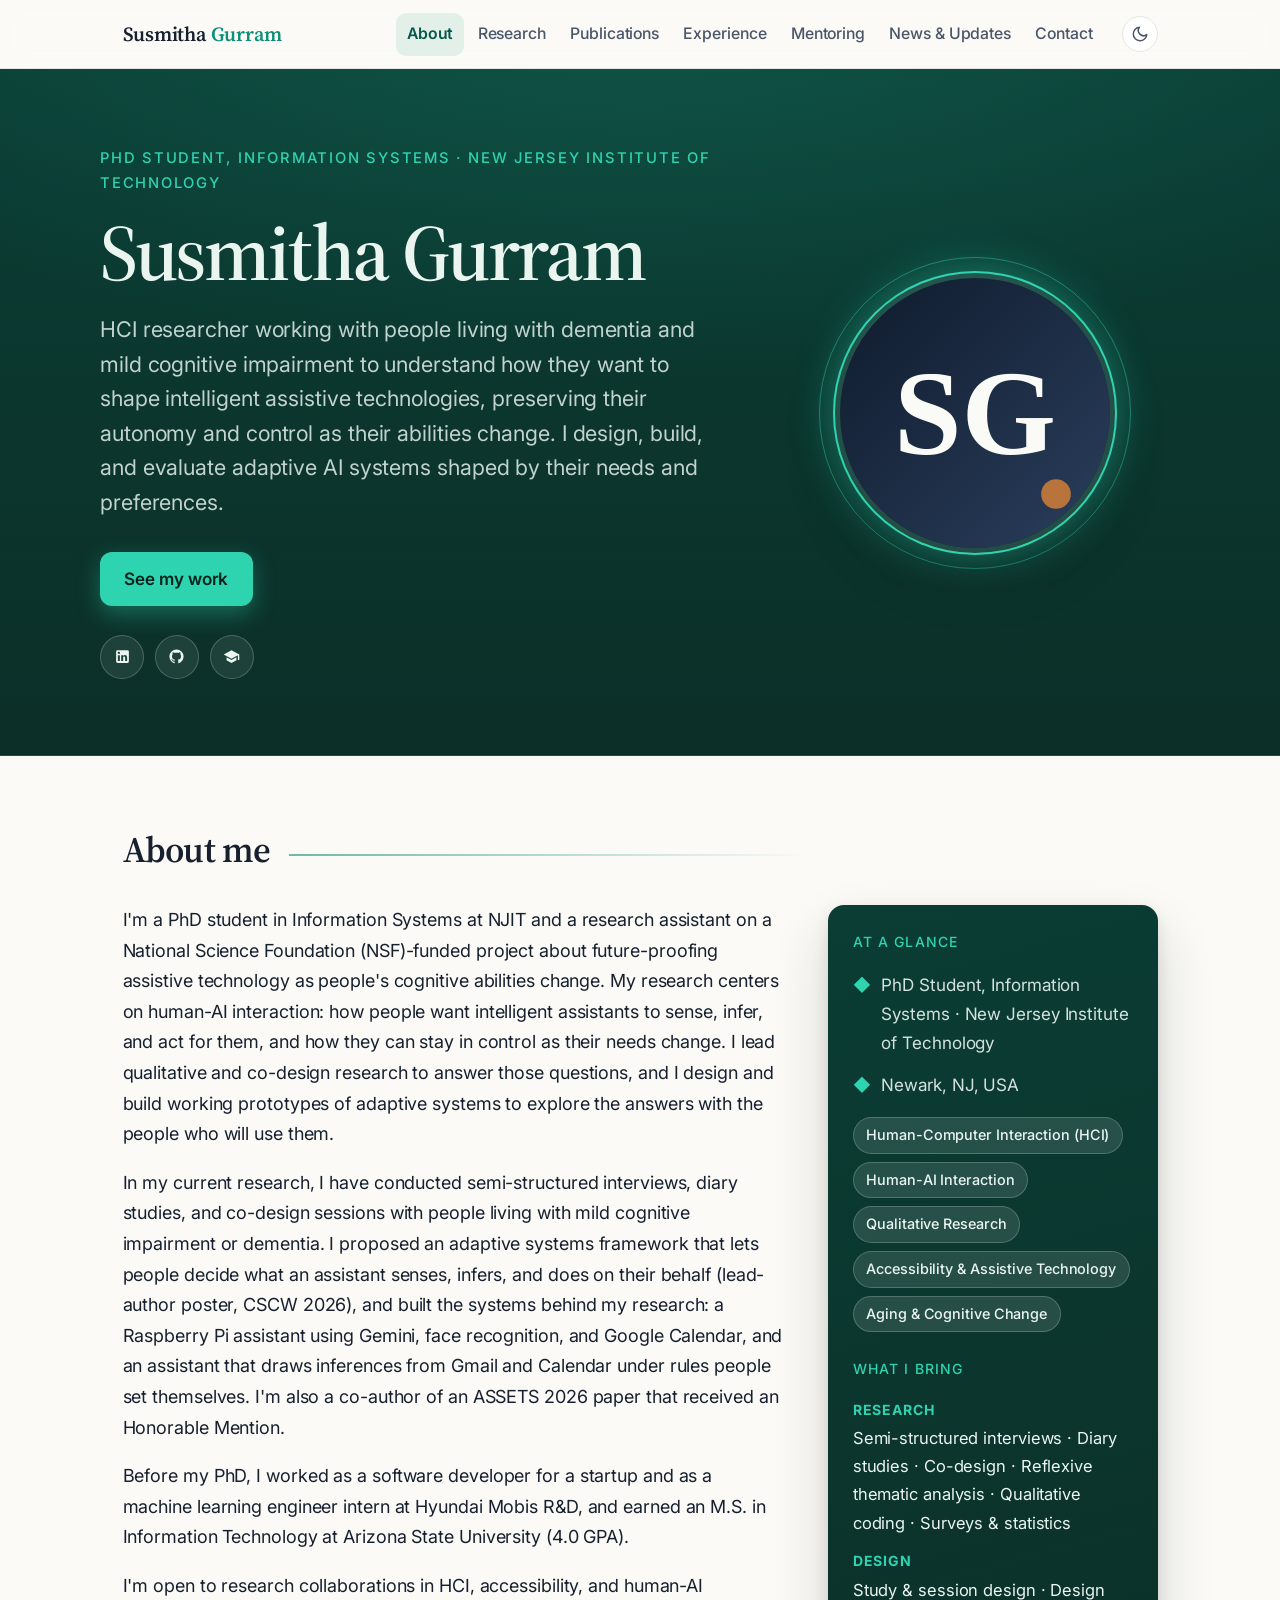
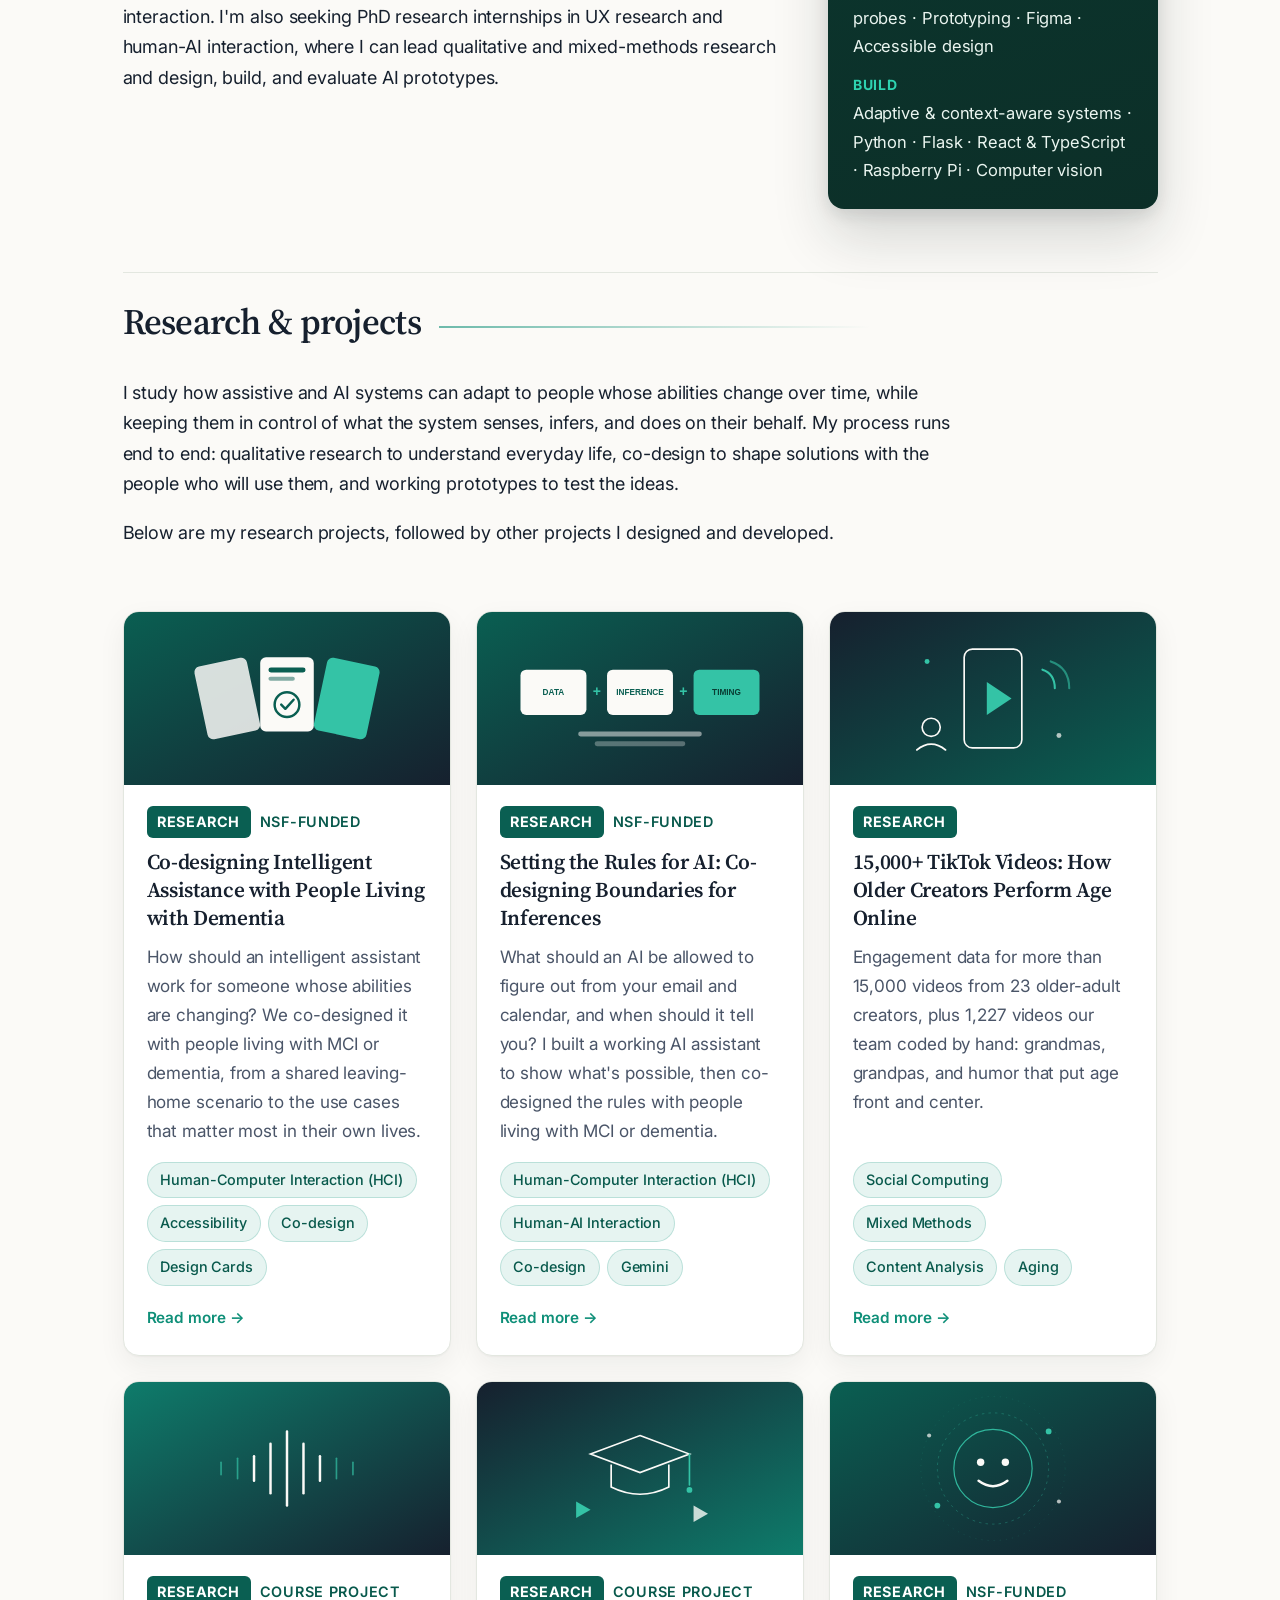
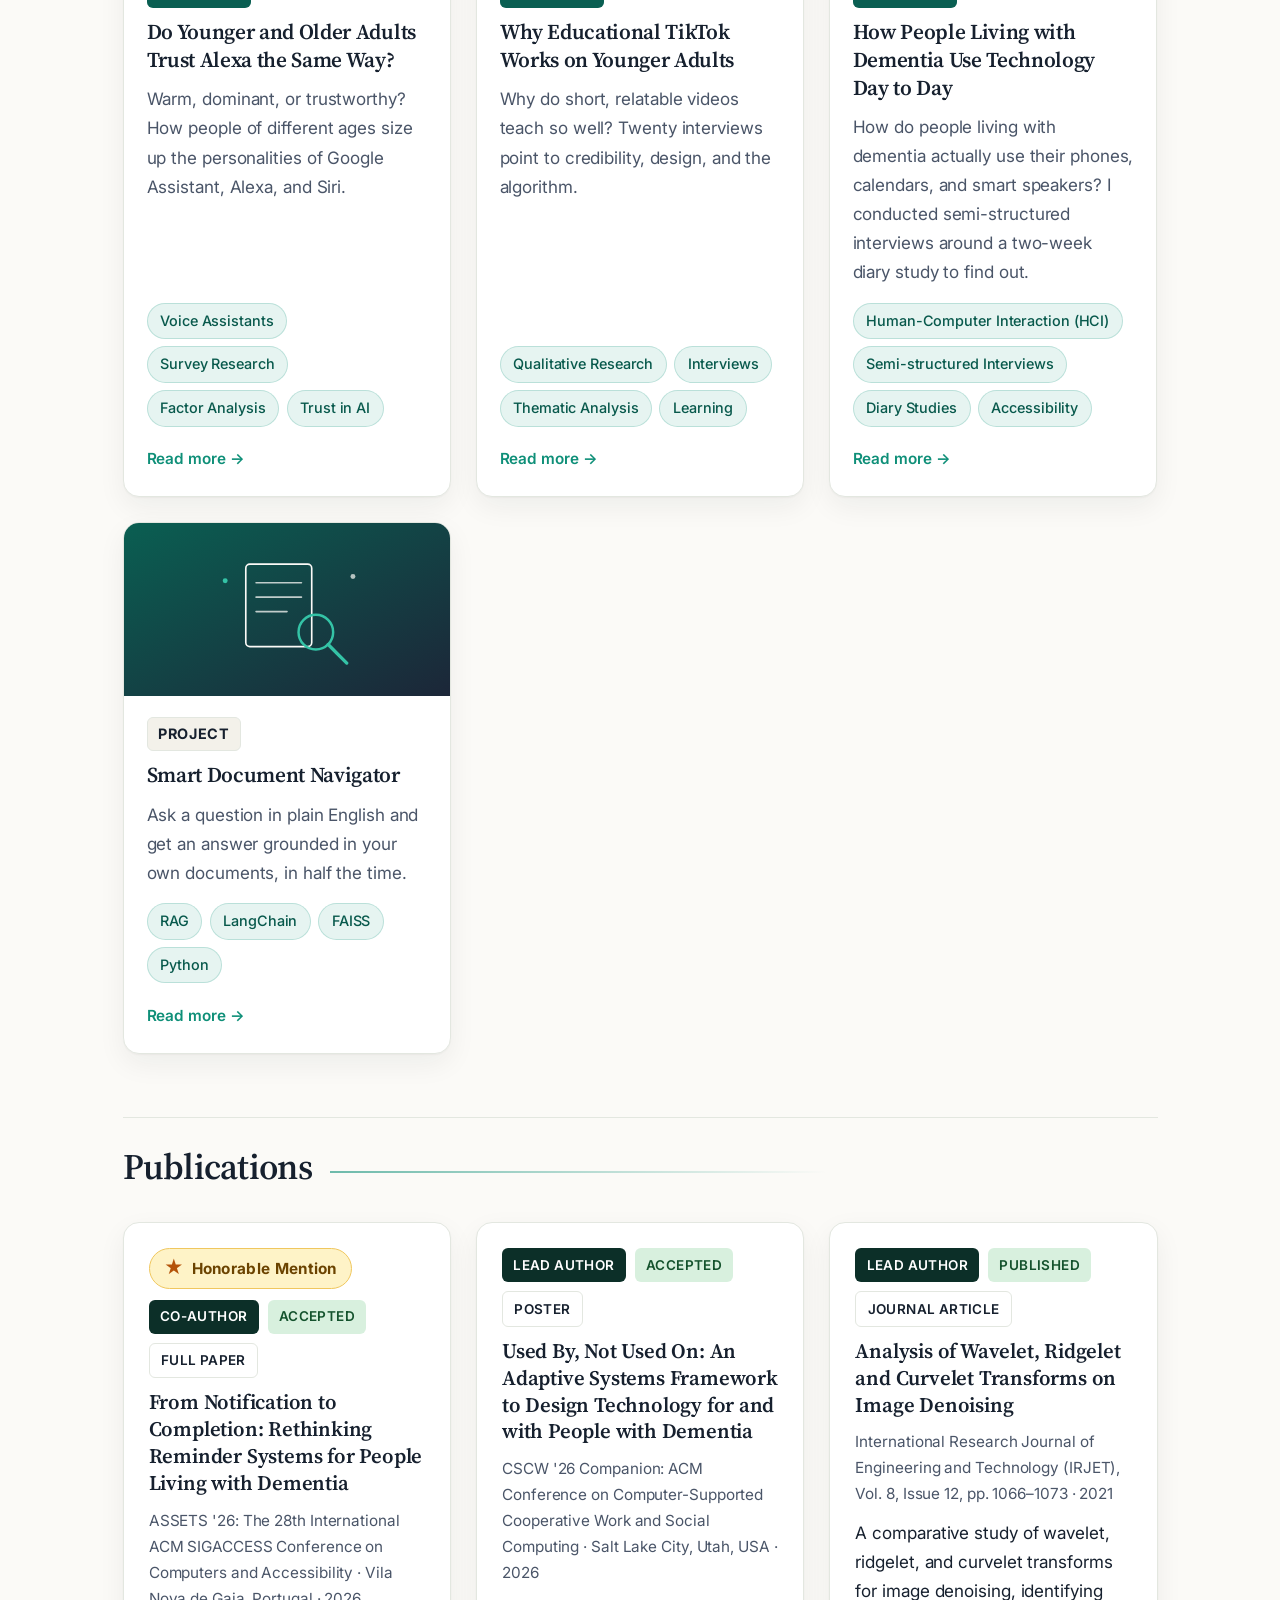
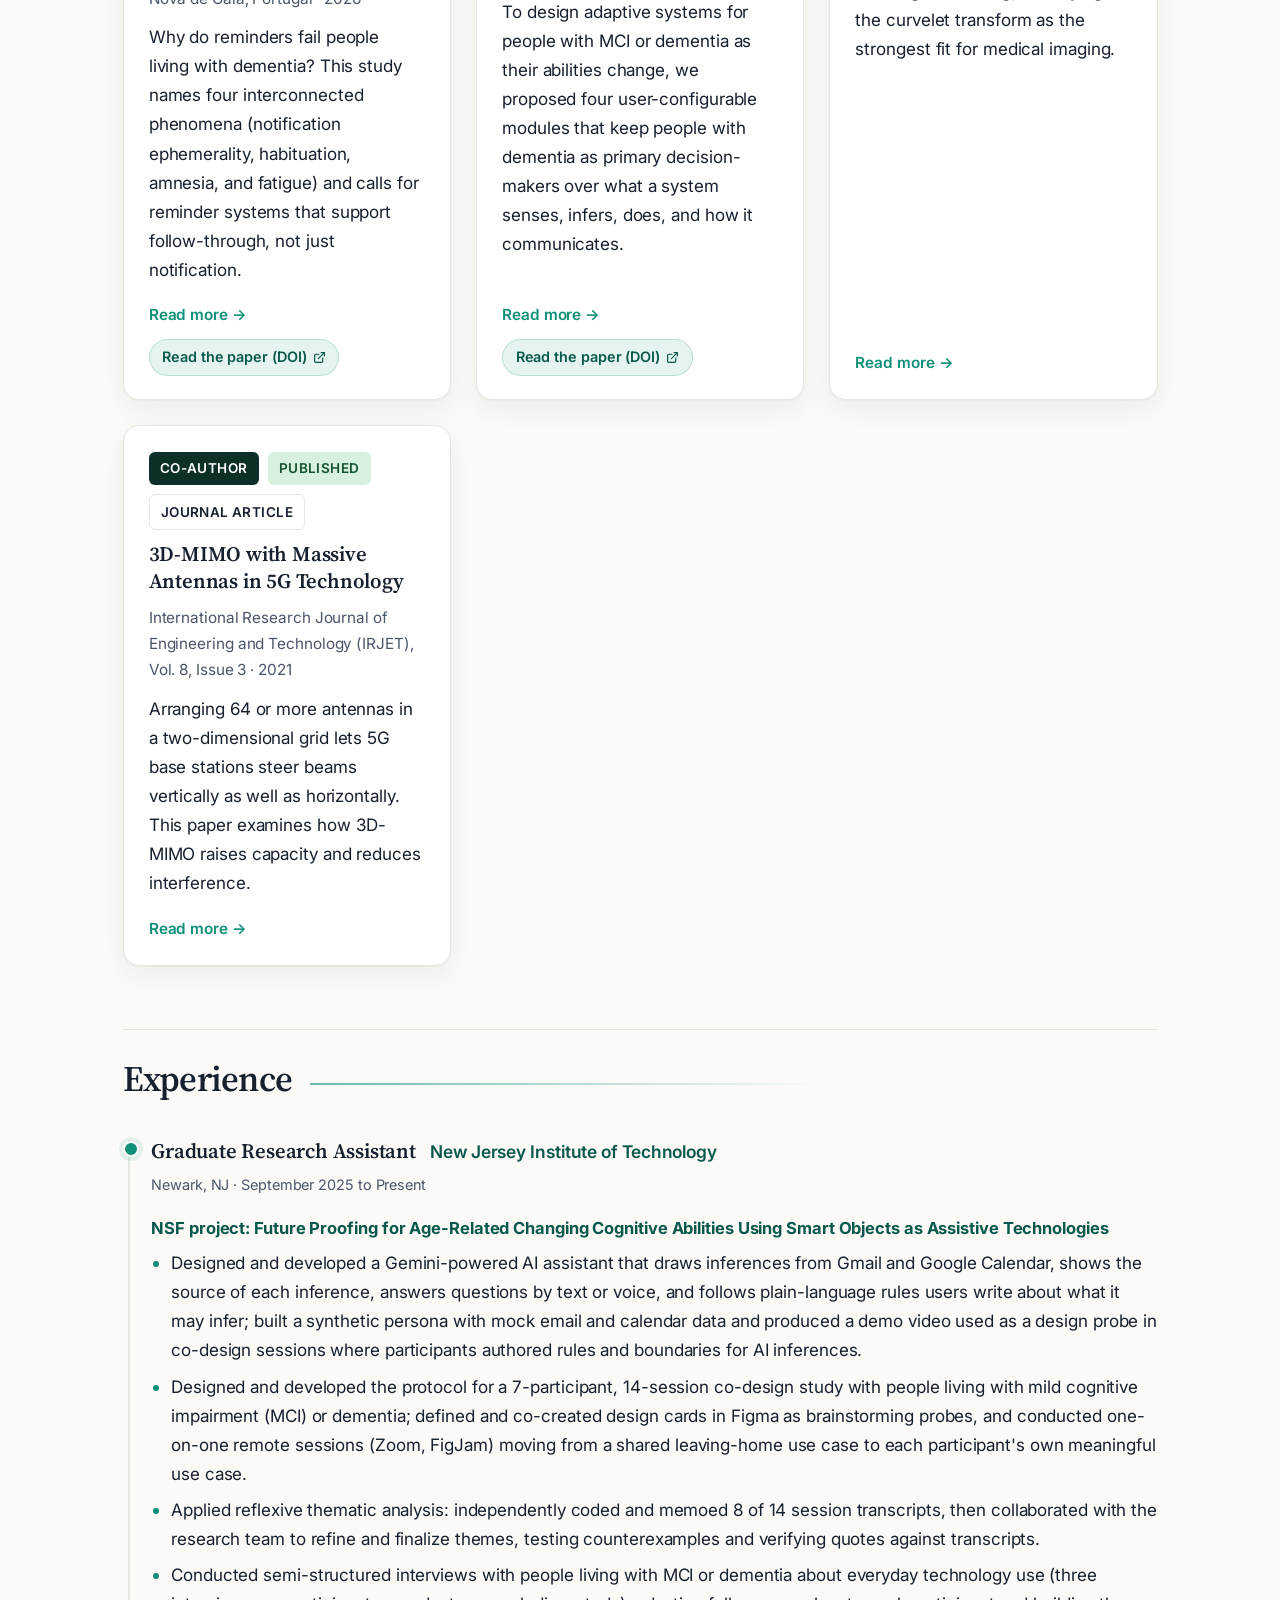
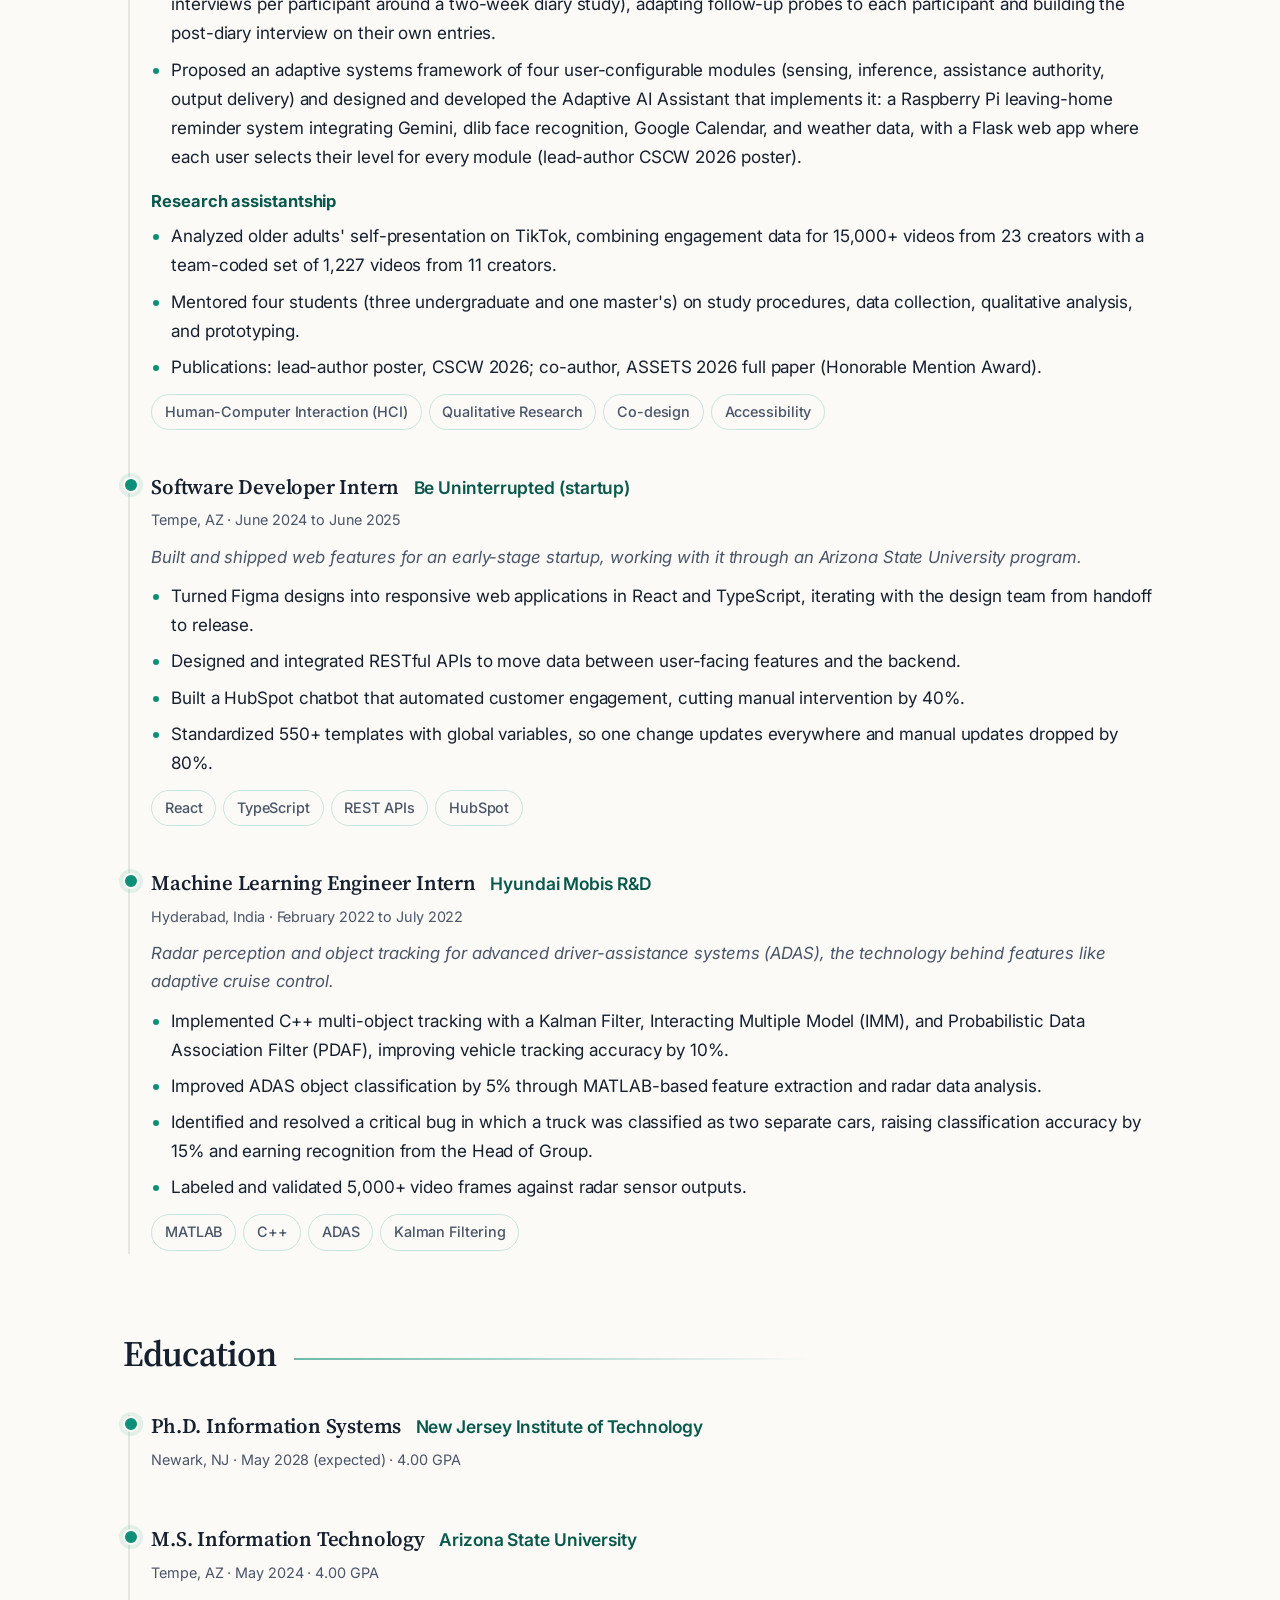
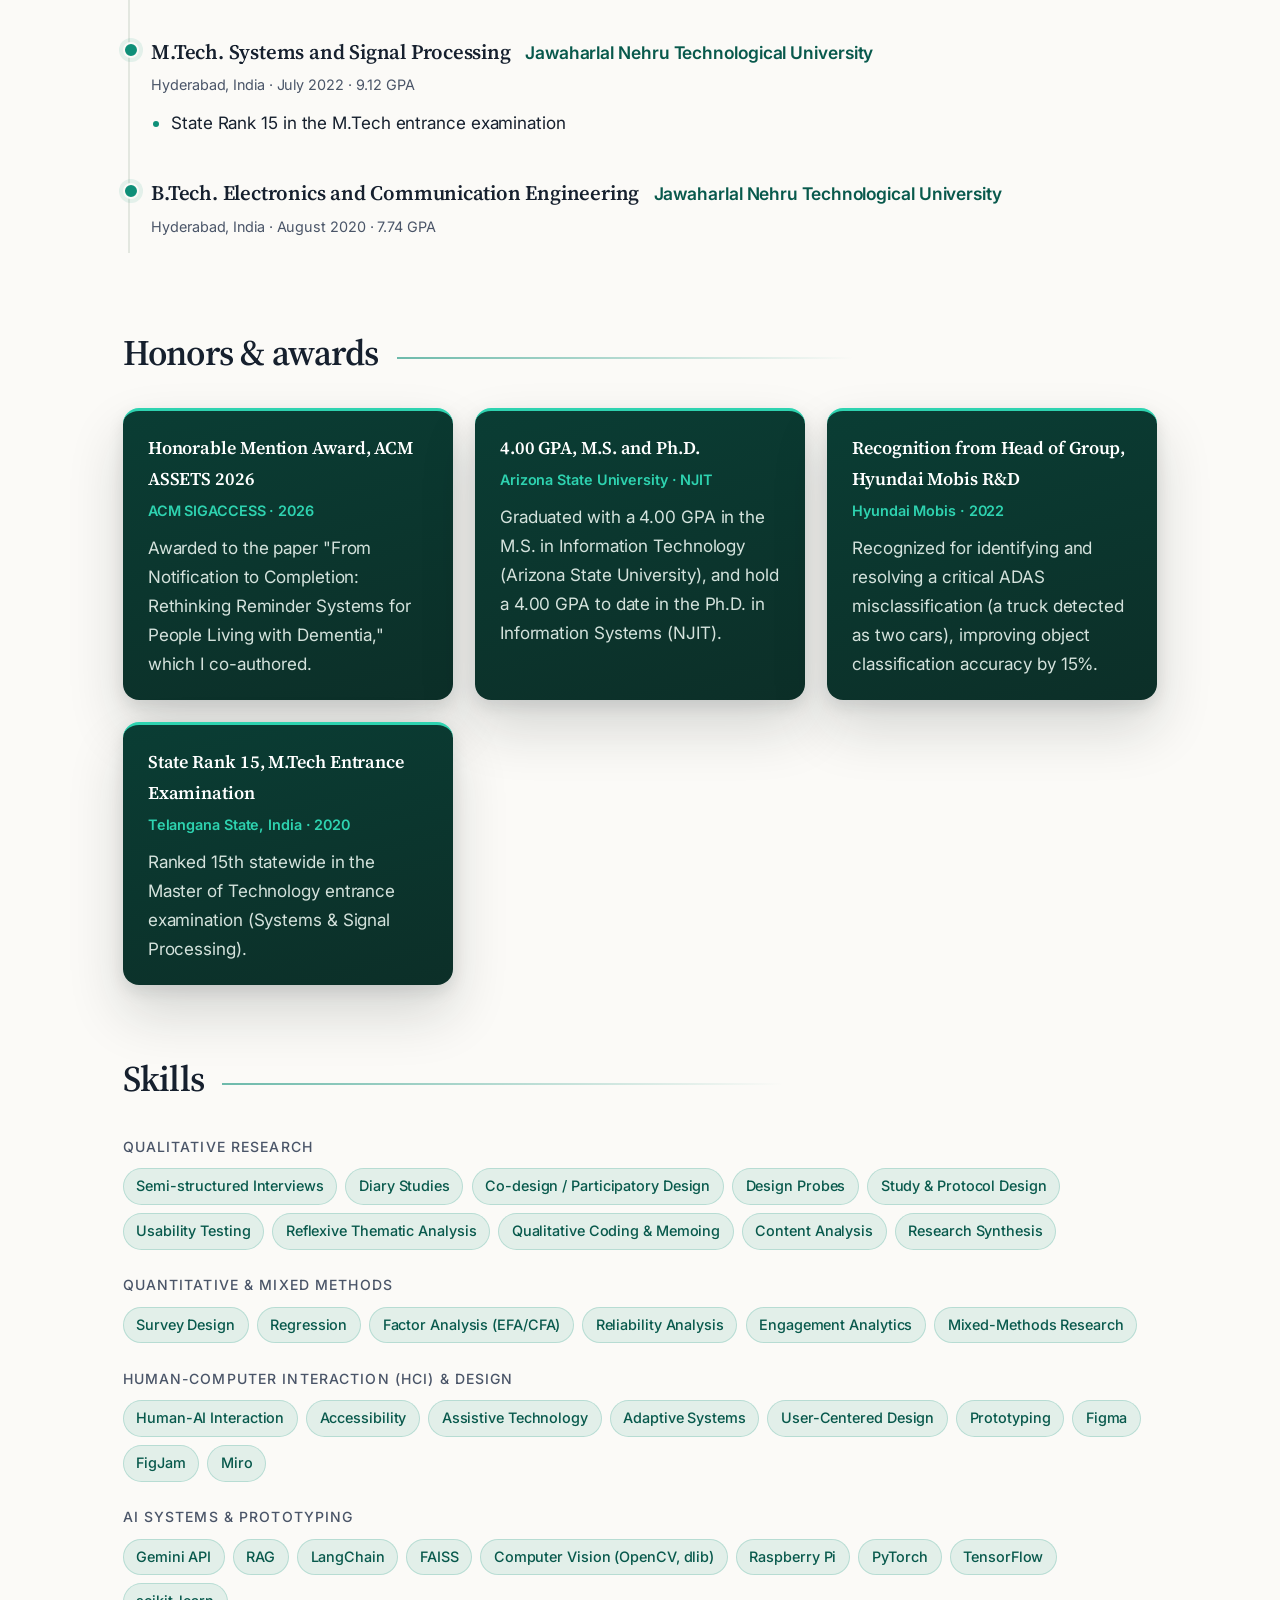
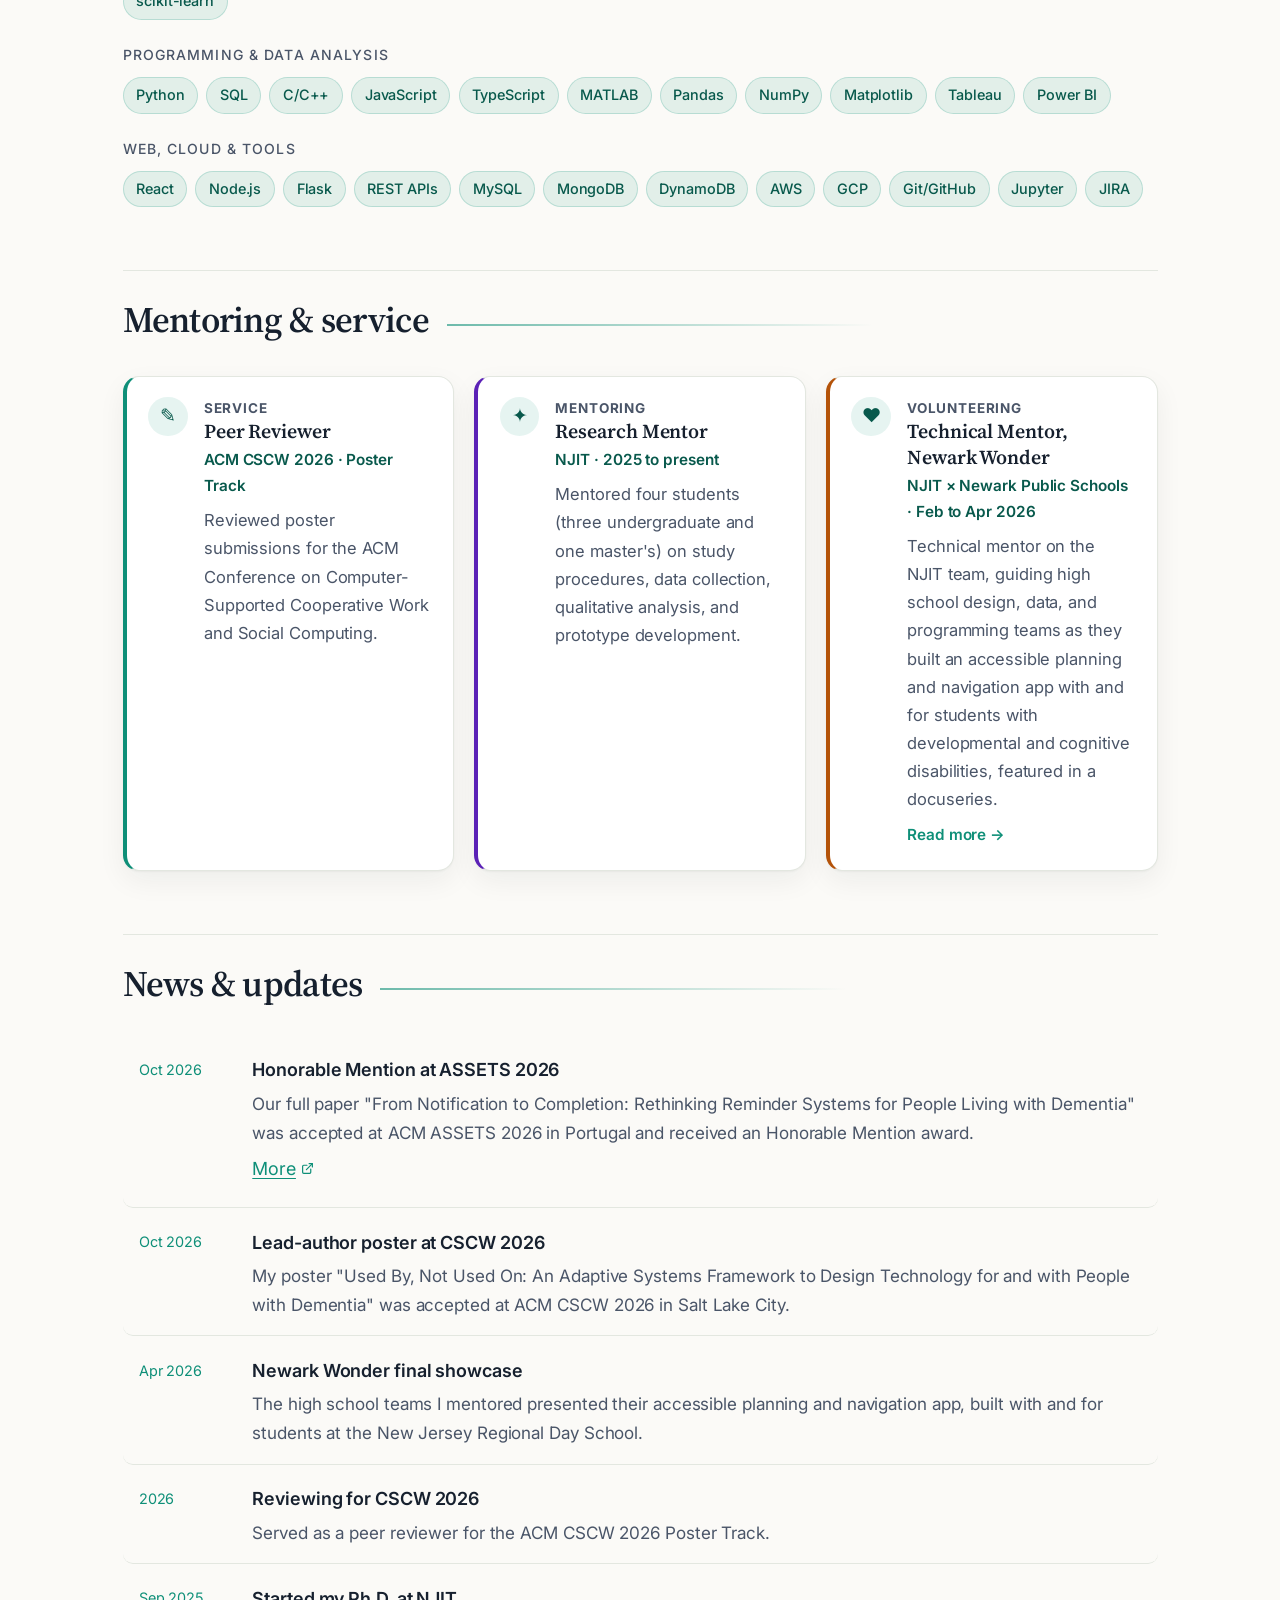
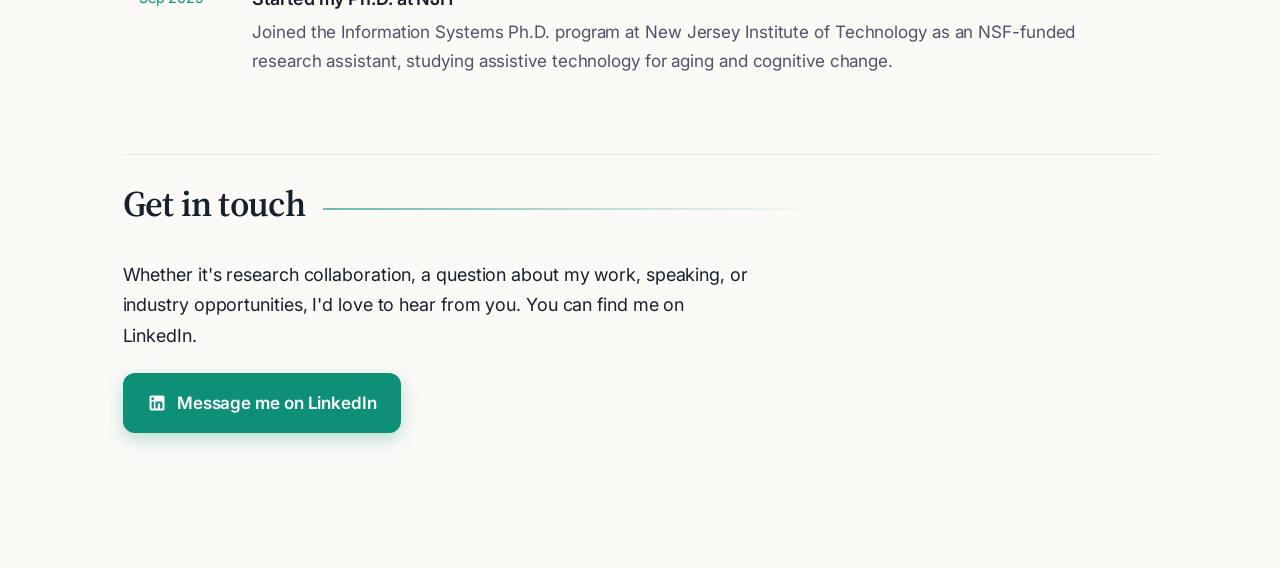
==== commit fb7d25f5: "PhD in Information Systems; refine skills and Newark Wonder wording" ====
--- a/index.html
+++ b/index.html
@@ -3,14 +3,14 @@
 <head>
   <meta charset="UTF-8" />
   <meta name="viewport" content="width=device-width, initial-scale=1.0" />
-  <title>Susmitha Gurram · PhD Student, Human-Computer Interaction @ NJIT</title>
-  <meta name="description" content="Susmitha Gurram is an HCI researcher and PhD student at NJIT who studies how people want AI assistants to sense, infer, and act on their behalf, combining qualitative and co-design research with AI prototyping for accessibility and aging." />
+  <title>Susmitha Gurram · PhD Student, Information Systems @ NJIT</title>
+  <meta name="description" content="Susmitha Gurram is an HCI researcher and PhD student in Information Systems at NJIT who studies how people want AI assistants to sense, infer, and act on their behalf, combining qualitative and co-design research with prototyping of adaptive systems for accessibility and aging." />
   <meta name="author" content="Susmitha Gurram" />
   <link rel="canonical" href="https://susmithagurram.com/" />
 
   <!-- Open Graph / social cards -->
   <meta property="og:type" content="website" />
-  <meta property="og:title" content="Susmitha Gurram · PhD Student, Human-Computer Interaction @ NJIT" />
+  <meta property="og:title" content="Susmitha Gurram · PhD Student, Information Systems @ NJIT" />
   <meta property="og:description" content="HCI researcher studying how people want AI assistants to sense, infer, and act on their behalf: qualitative and co-design research plus AI prototyping." />
   <meta property="og:url" content="https://susmithagurram.com/" />
   <meta property="og:image" content="https://susmithagurram.com/assets/og-image.svg" />
@@ -31,7 +31,7 @@
     "@type": "Person",
     "name": "Susmitha Gurram",
     "url": "https://susmithagurram.com",
-    "jobTitle": "PhD Student, Human-Computer Interaction",
+    "jobTitle": "PhD Student, Information Systems",
     "affiliation": { "@type": "CollegeOrUniversity", "name": "New Jersey Institute of Technology" },
     "alumniOf": [
       { "@type": "CollegeOrUniversity", "name": "Arizona State University" },
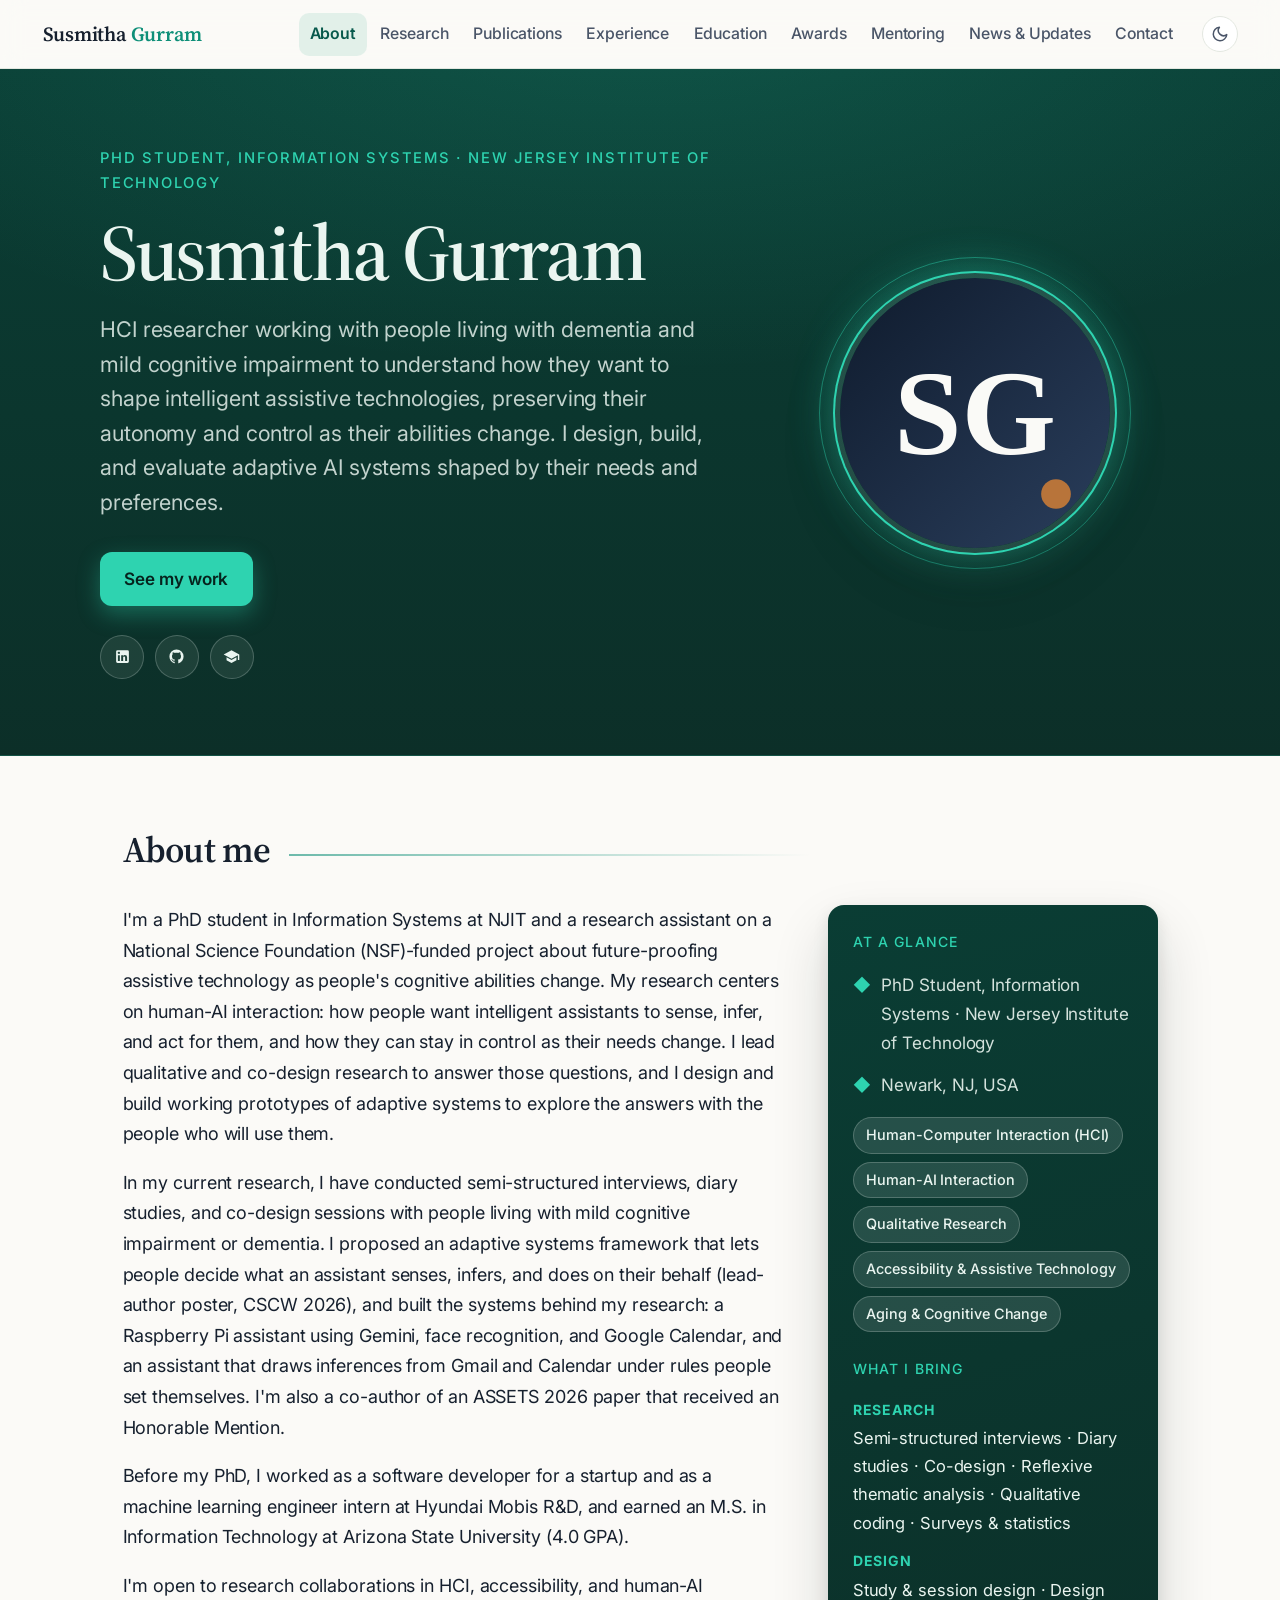
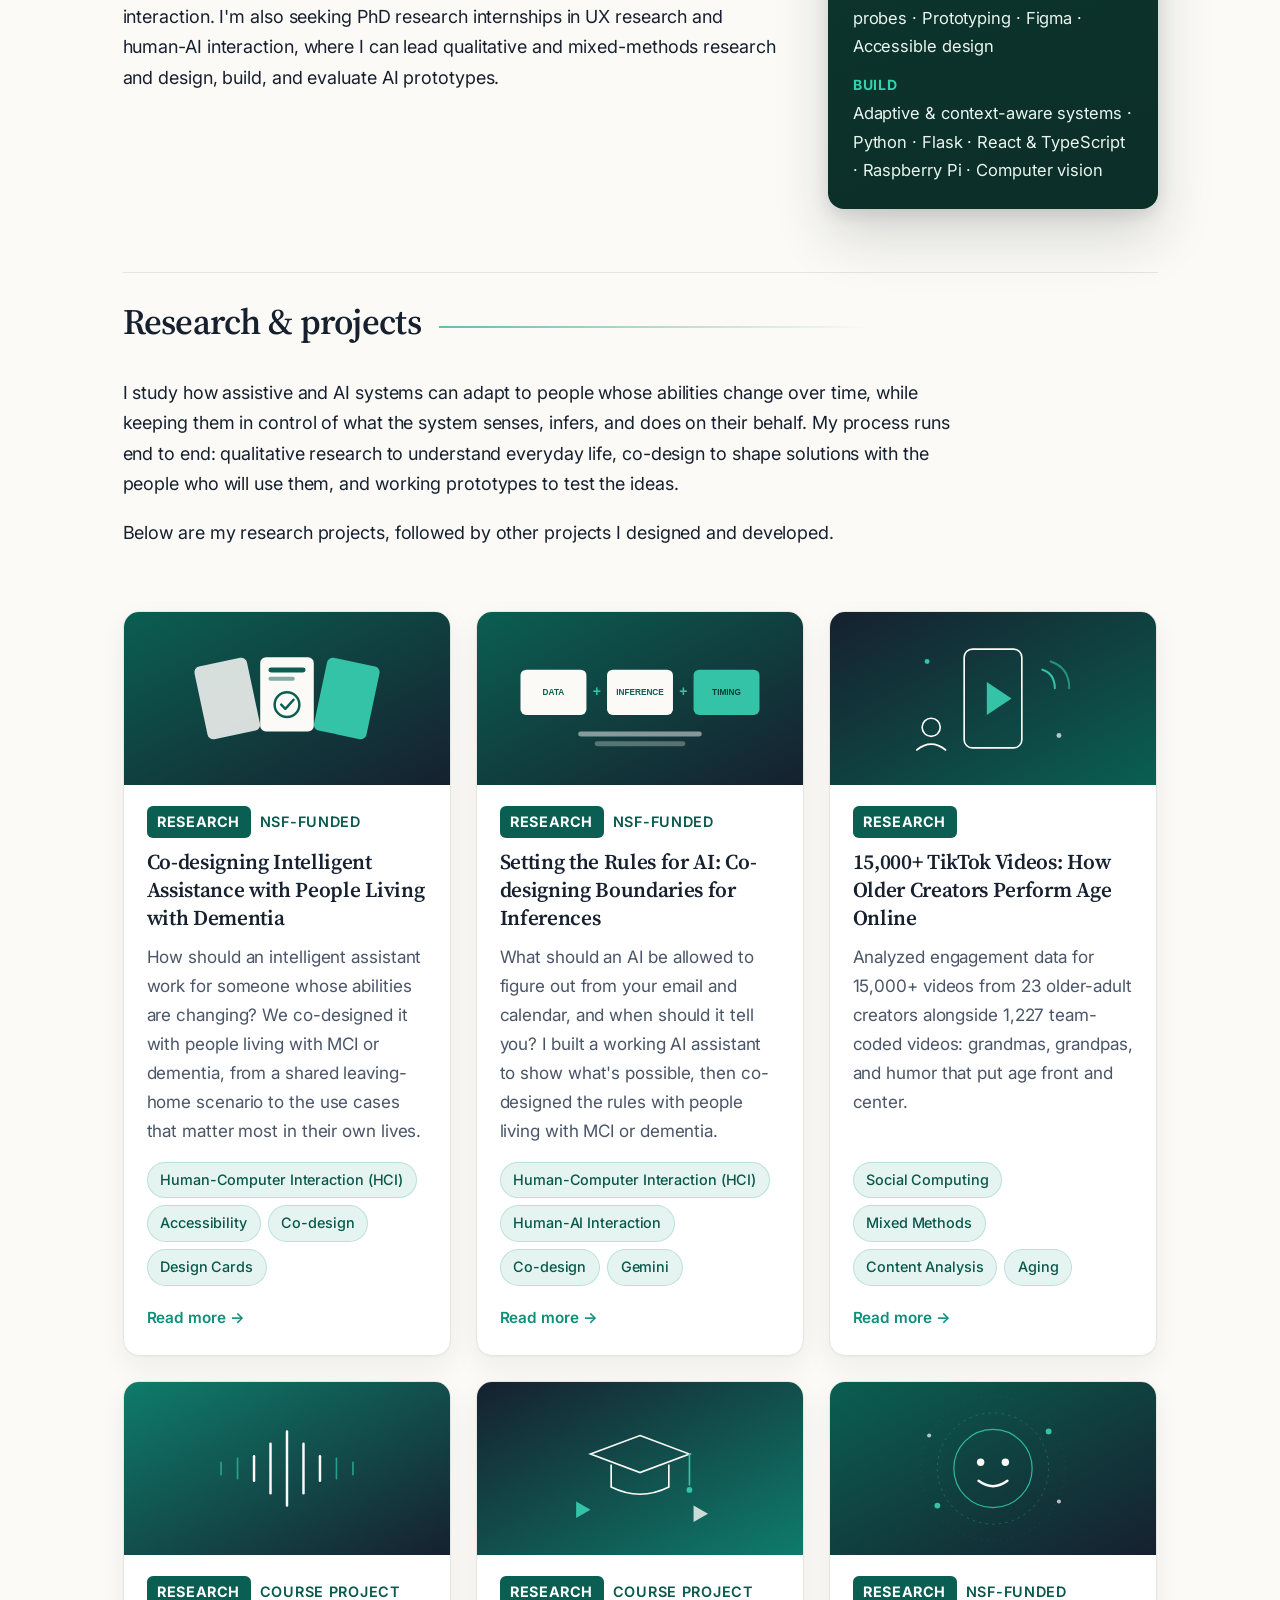
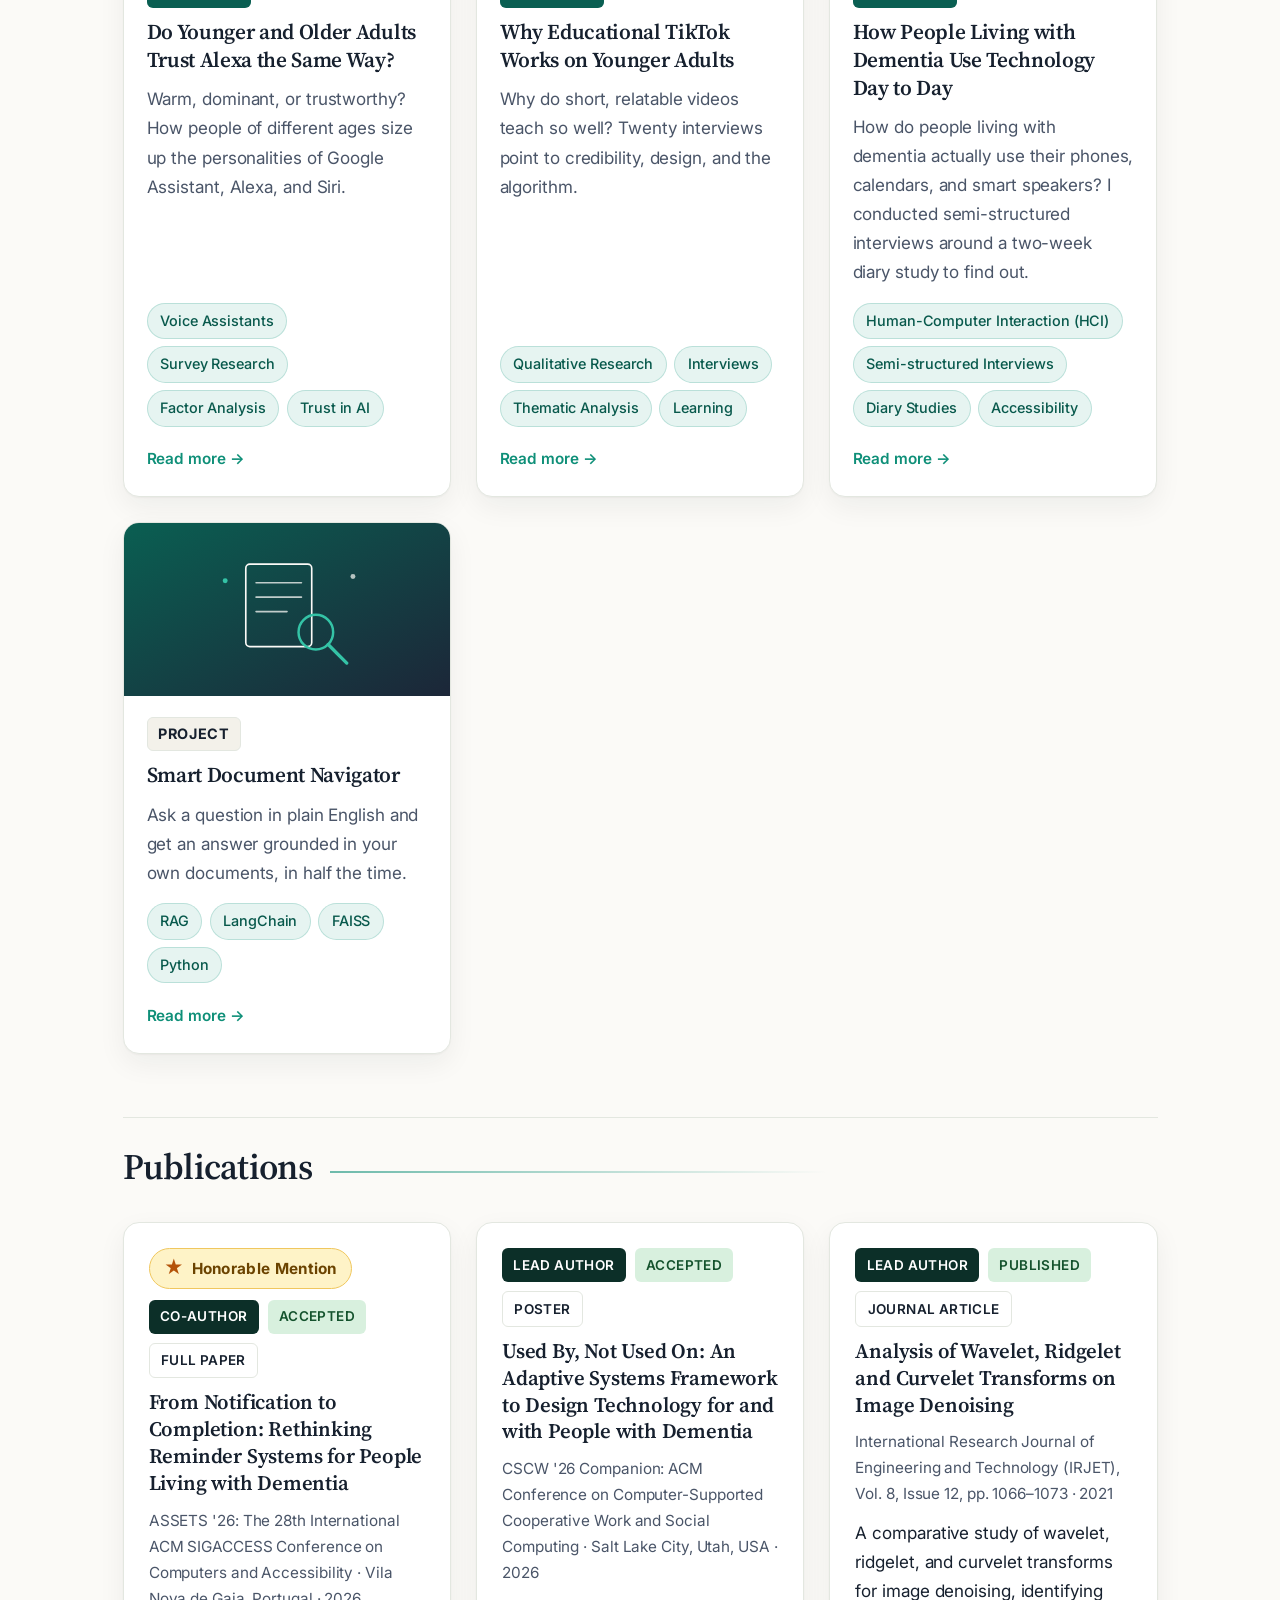
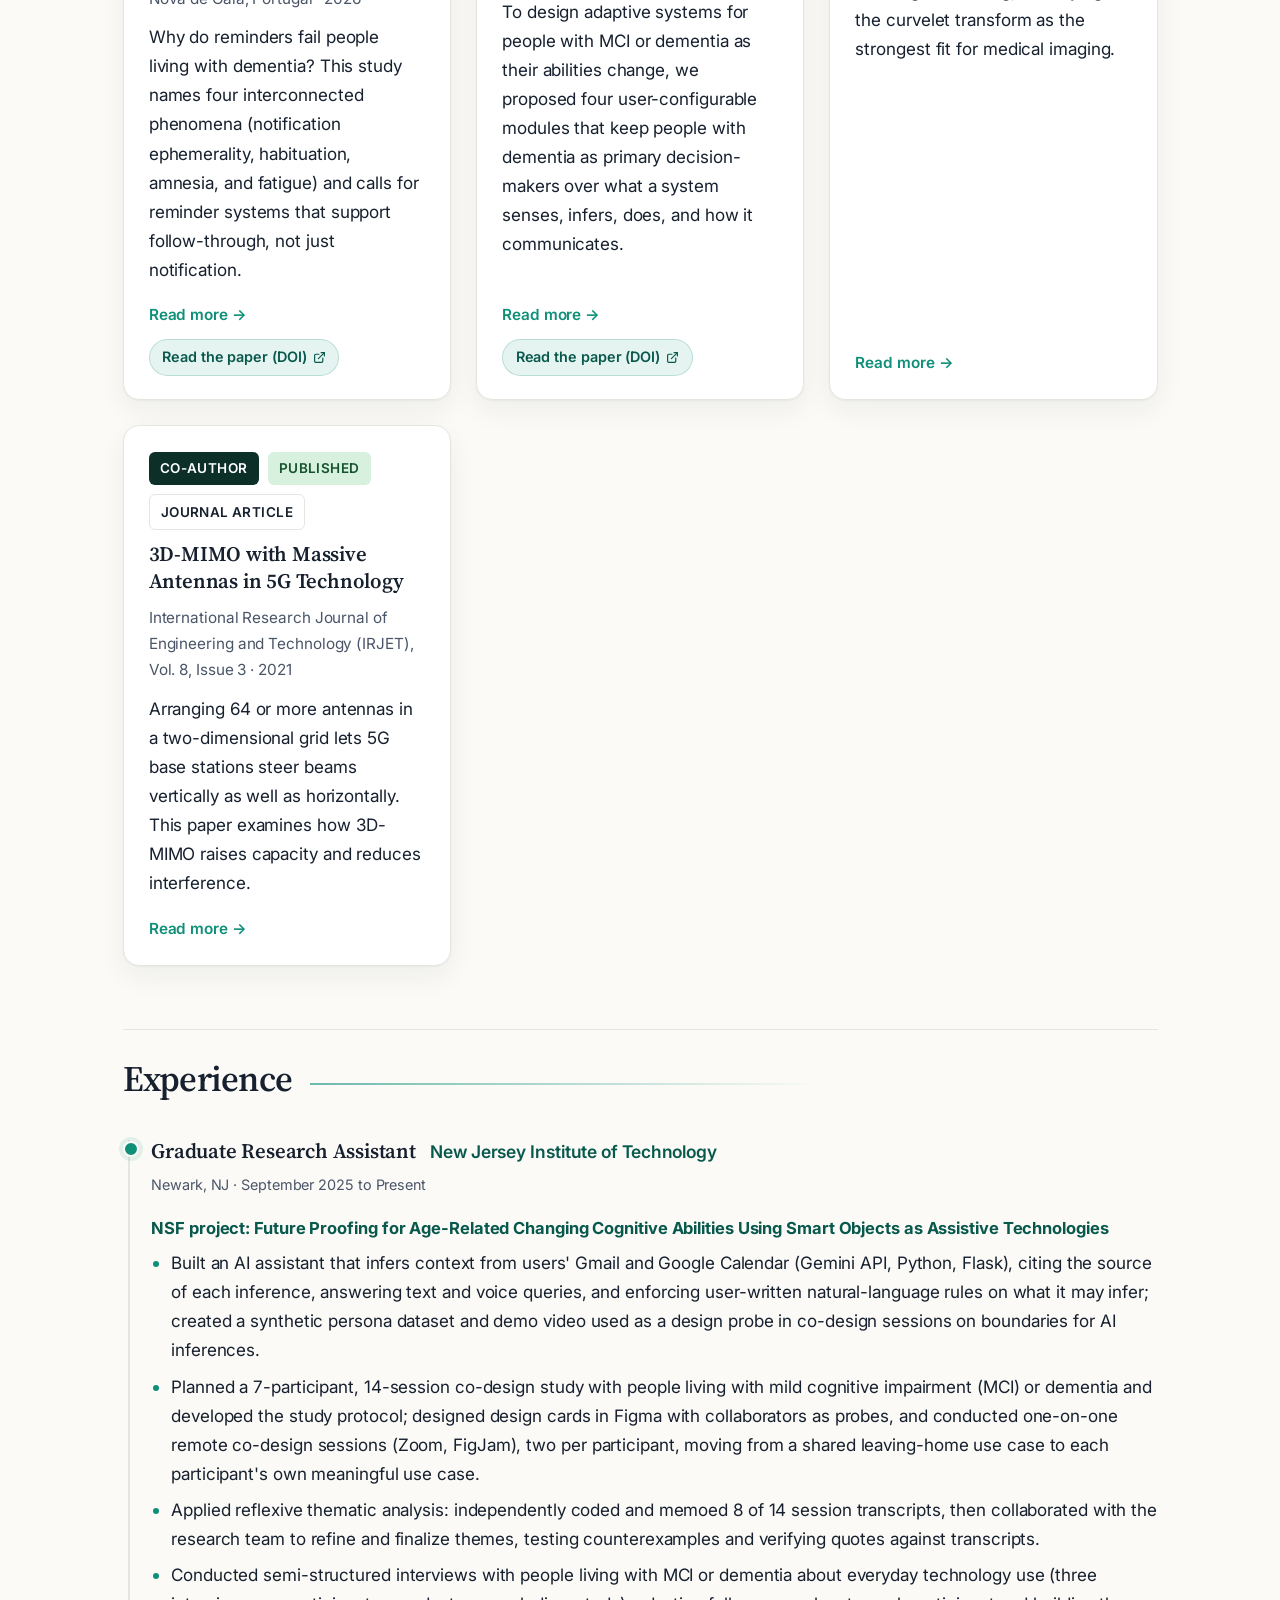
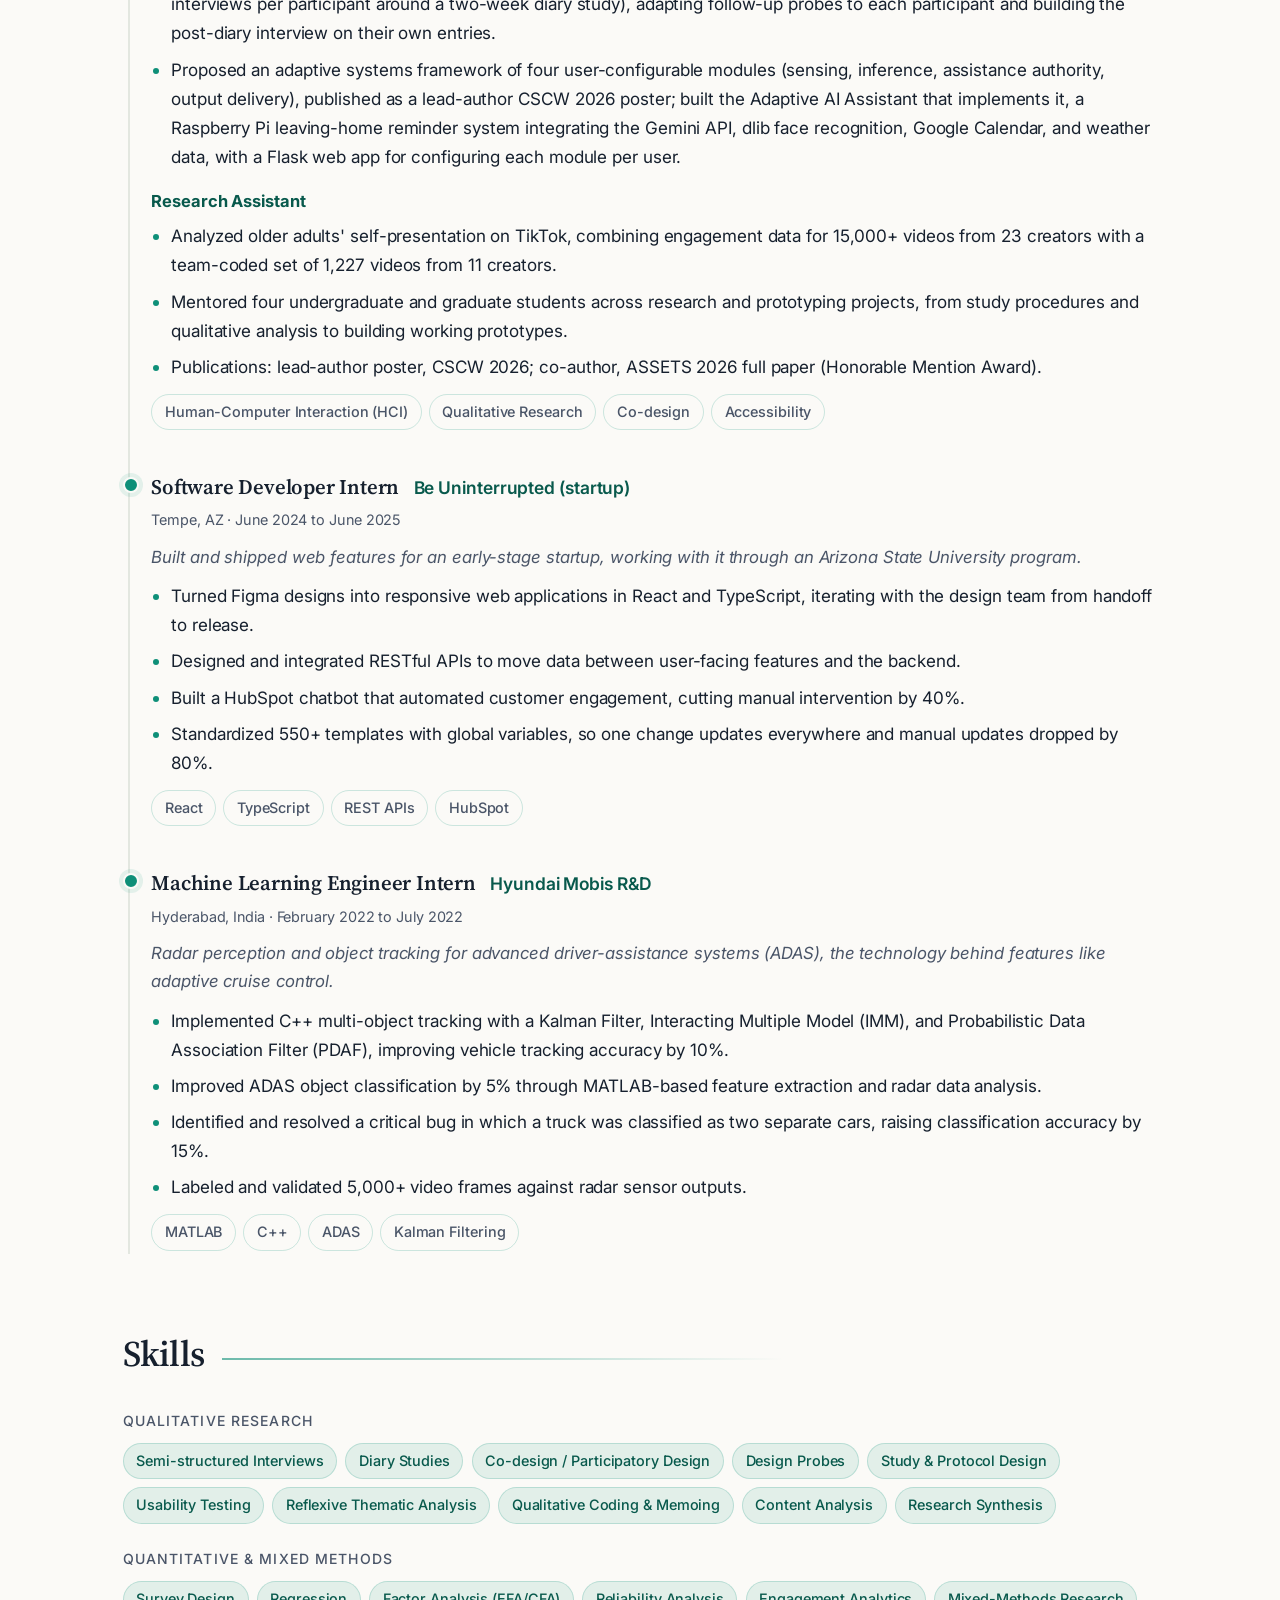
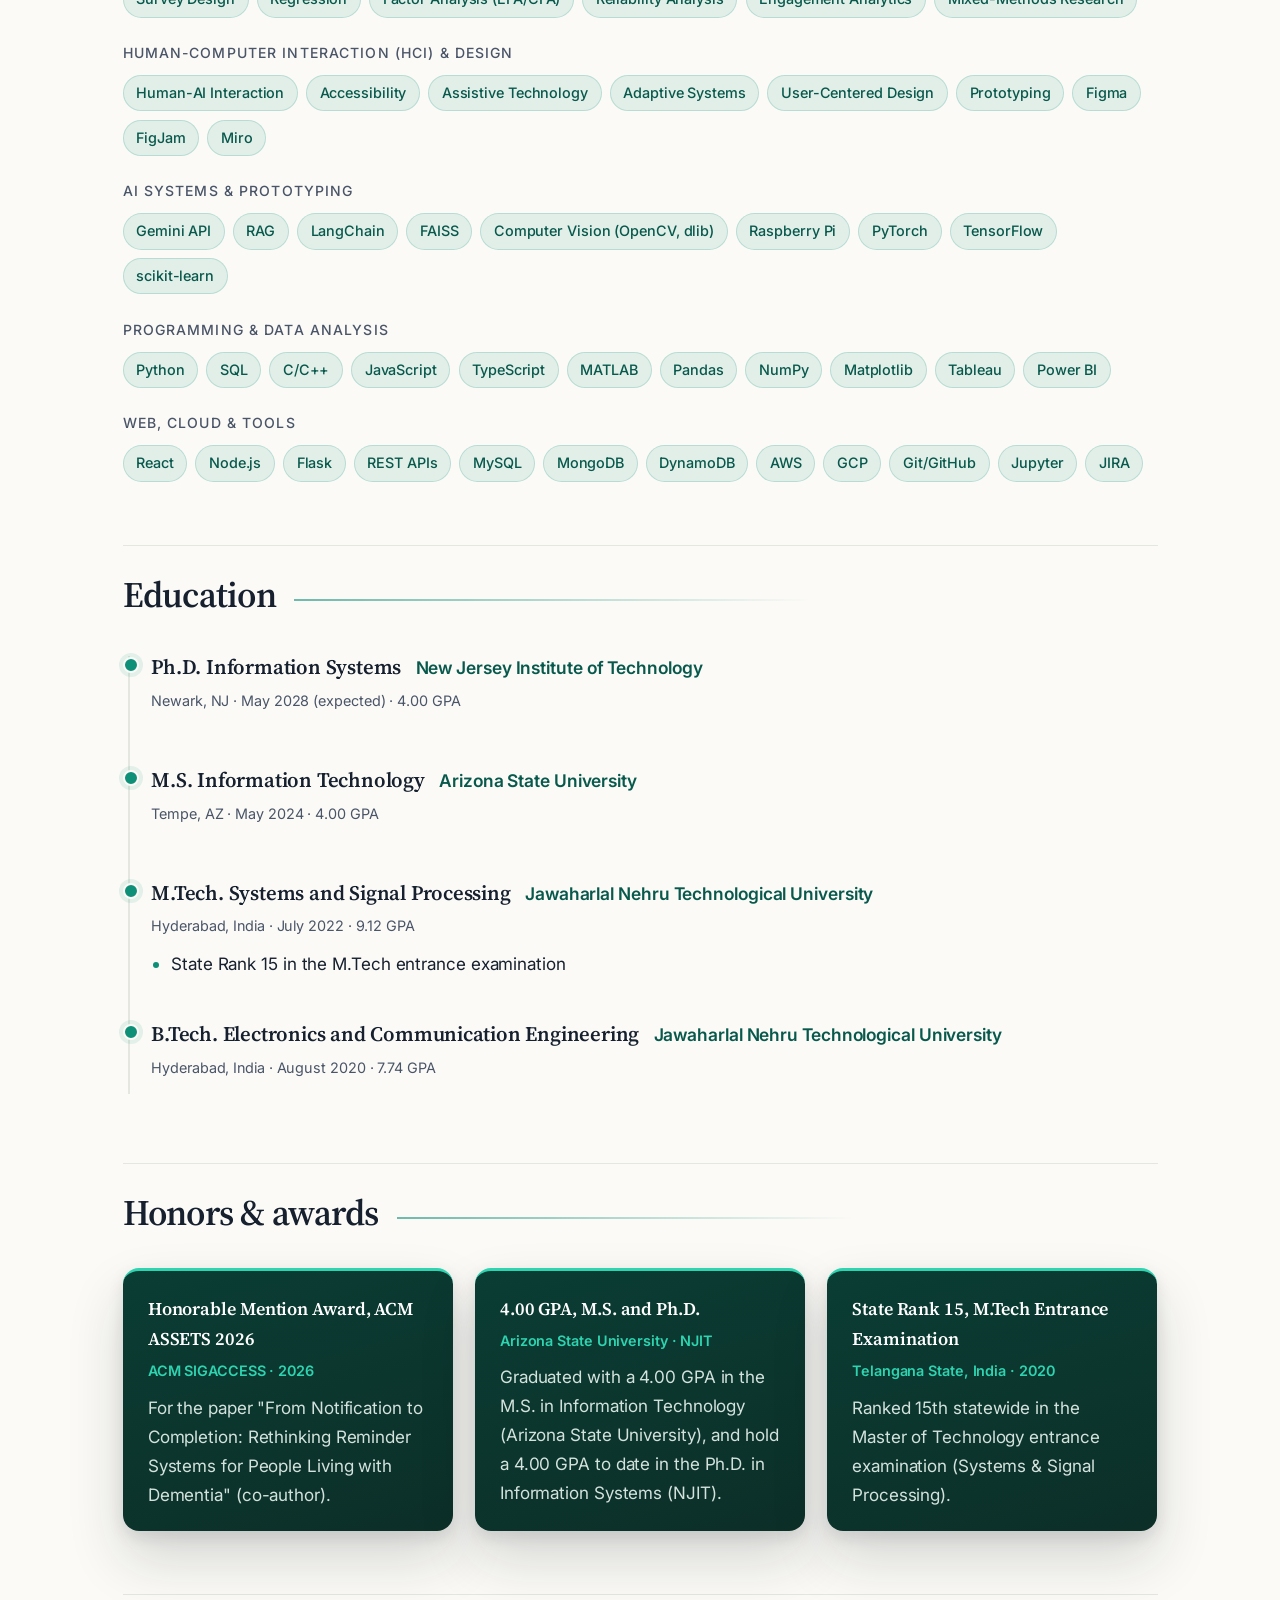
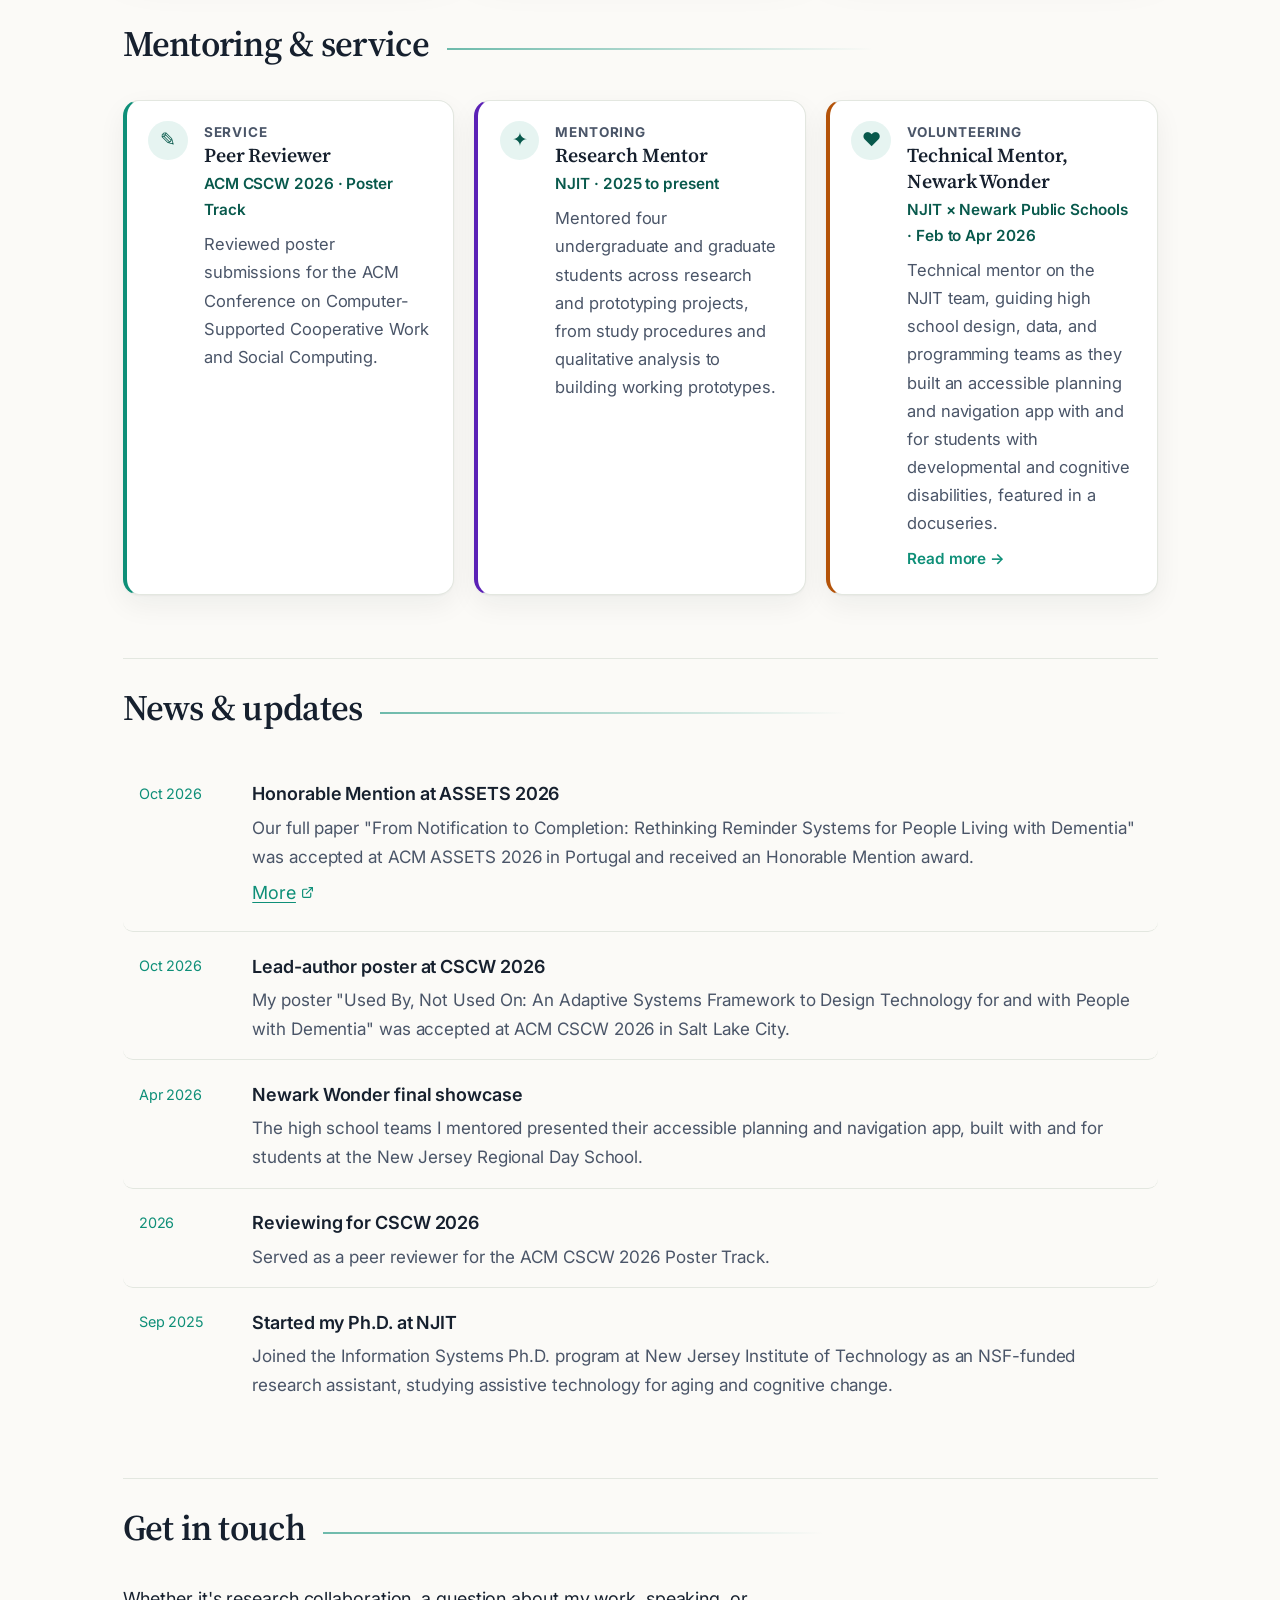
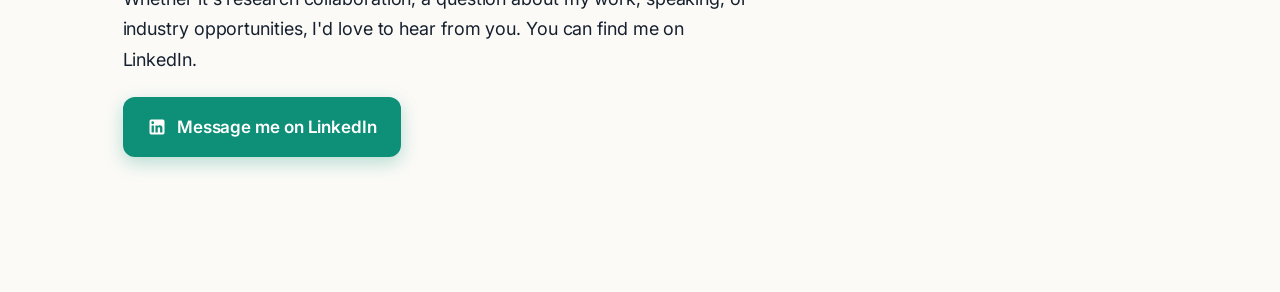
==== commit 61d31c9b: "Education and Awards in menu; skills under Experience; resume-style research bullets; remove recogni" ====
--- a/index.html
+++ b/index.html
@@ -22,8 +22,8 @@
   <link rel="preconnect" href="https://fonts.gstatic.com" crossorigin />
   <link href="https://fonts.googleapis.com/css2?family=Inter:wght@400;500;600;700&family=Source+Serif+4:wght@500;600;700&display=swap" rel="stylesheet" />
 
-  <link rel="stylesheet" href="css/style.css?v=18" />
-  <link rel="stylesheet" href="css/theme.css?v=18" />
+  <link rel="stylesheet" href="css/style.css?v=19" />
+  <link rel="stylesheet" href="css/theme.css?v=19" />
 
   <script type="application/ld+json">
   {
@@ -75,7 +75,7 @@
 
   <noscript><p style="padding:2rem;text-align:center">This site needs JavaScript to render its content. You can also view my profile on <a href="https://www.linkedin.com/in/susmitha009">LinkedIn</a>.</p></noscript>
 
-  <script src="js/app.js?v=18" defer></script>
-  <script src="js/theme.js?v=18" defer></script>
+  <script src="js/app.js?v=19" defer></script>
+  <script src="js/theme.js?v=19" defer></script>
 </body>
 </html>
--- a/css/theme.css
+++ b/css/theme.css
@@ -392,8 +392,8 @@
 
 /* ---------- phones, tablets, small laptops: slim header with a Menu button ---------- */
 .menu-toggle { display: none; }
-@media (min-width: 1100px) { .nav-tab { padding: 0.45rem 0.6rem; font-size: 0.88rem; } }
-@media (max-width: 1099px) {
+@media (min-width: 1200px) { .nav { max-width: 1240px; } .nav-tab { padding: 0.45rem 0.6rem; font-size: 0.88rem; } }
+@media (max-width: 1199px) {
   .nav { flex-wrap: nowrap; }
   .menu-toggle {
     display: inline-flex; align-items: center; margin-left: auto;
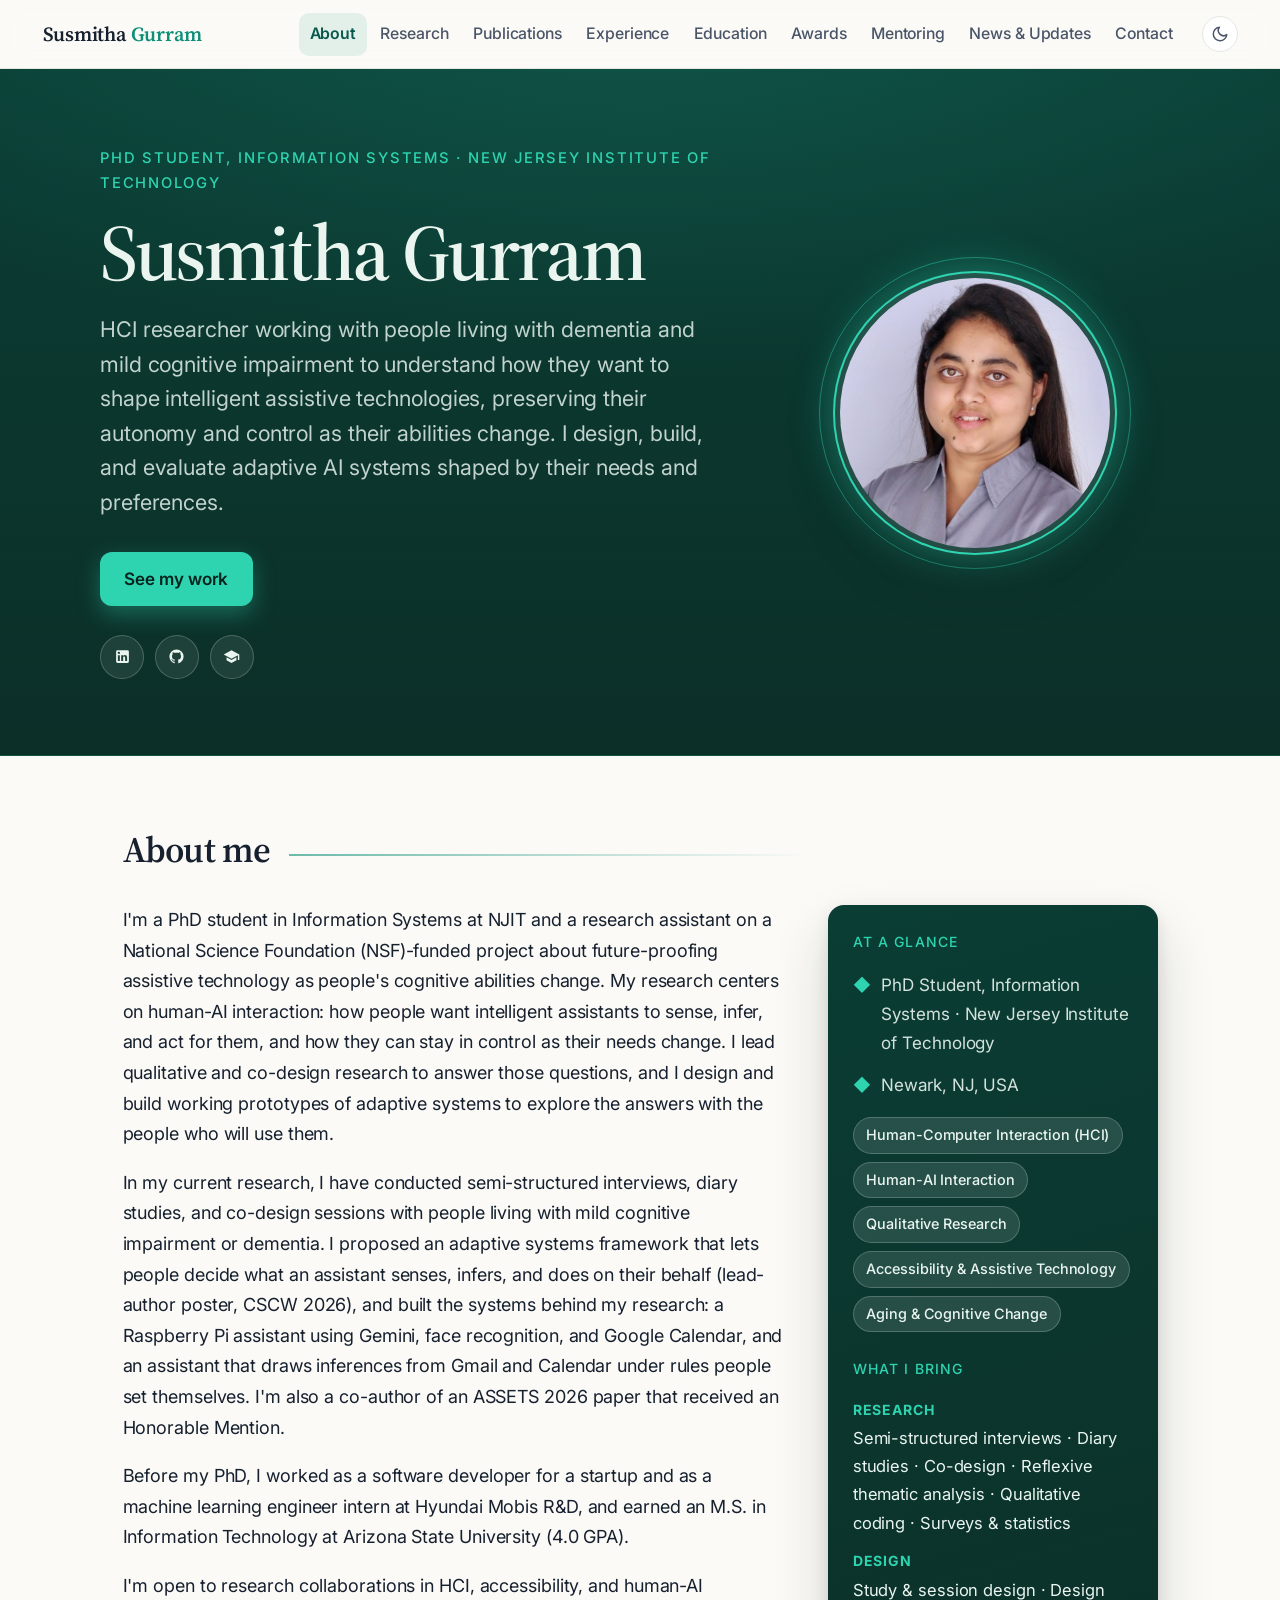
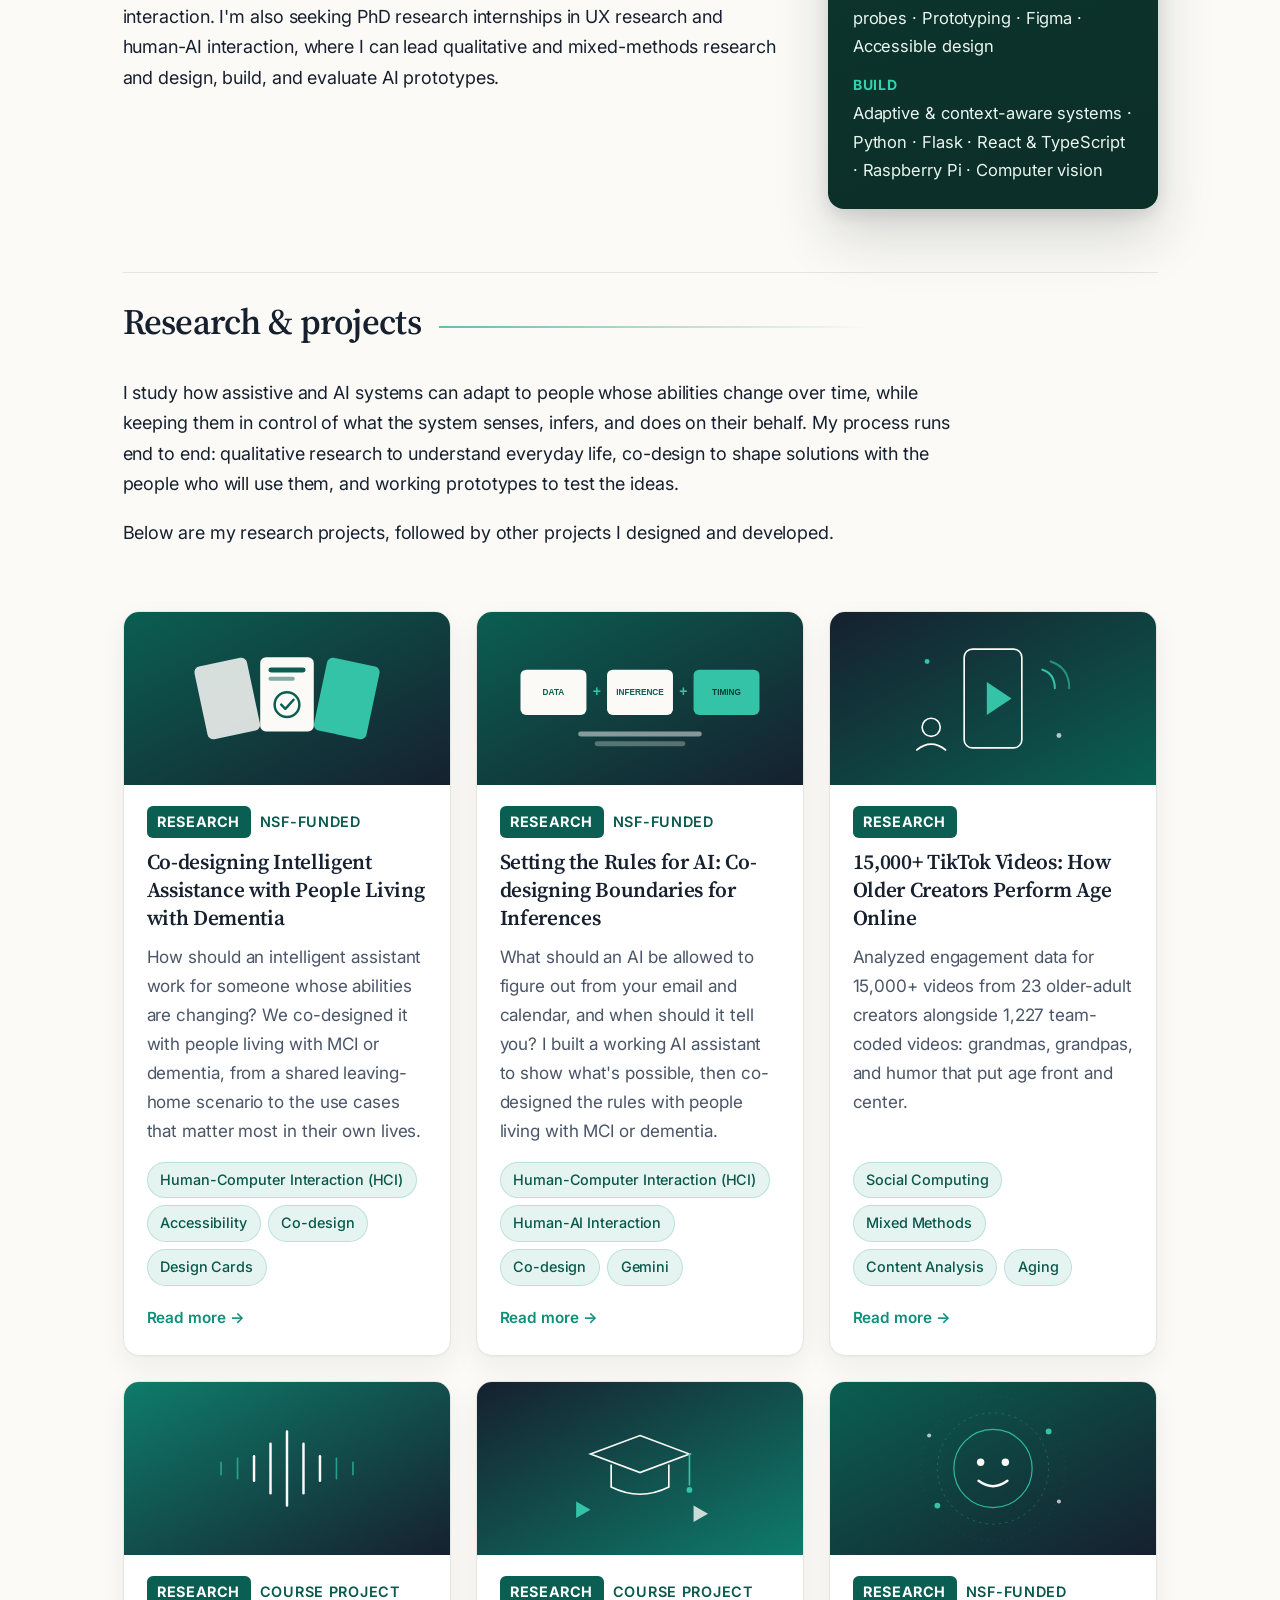
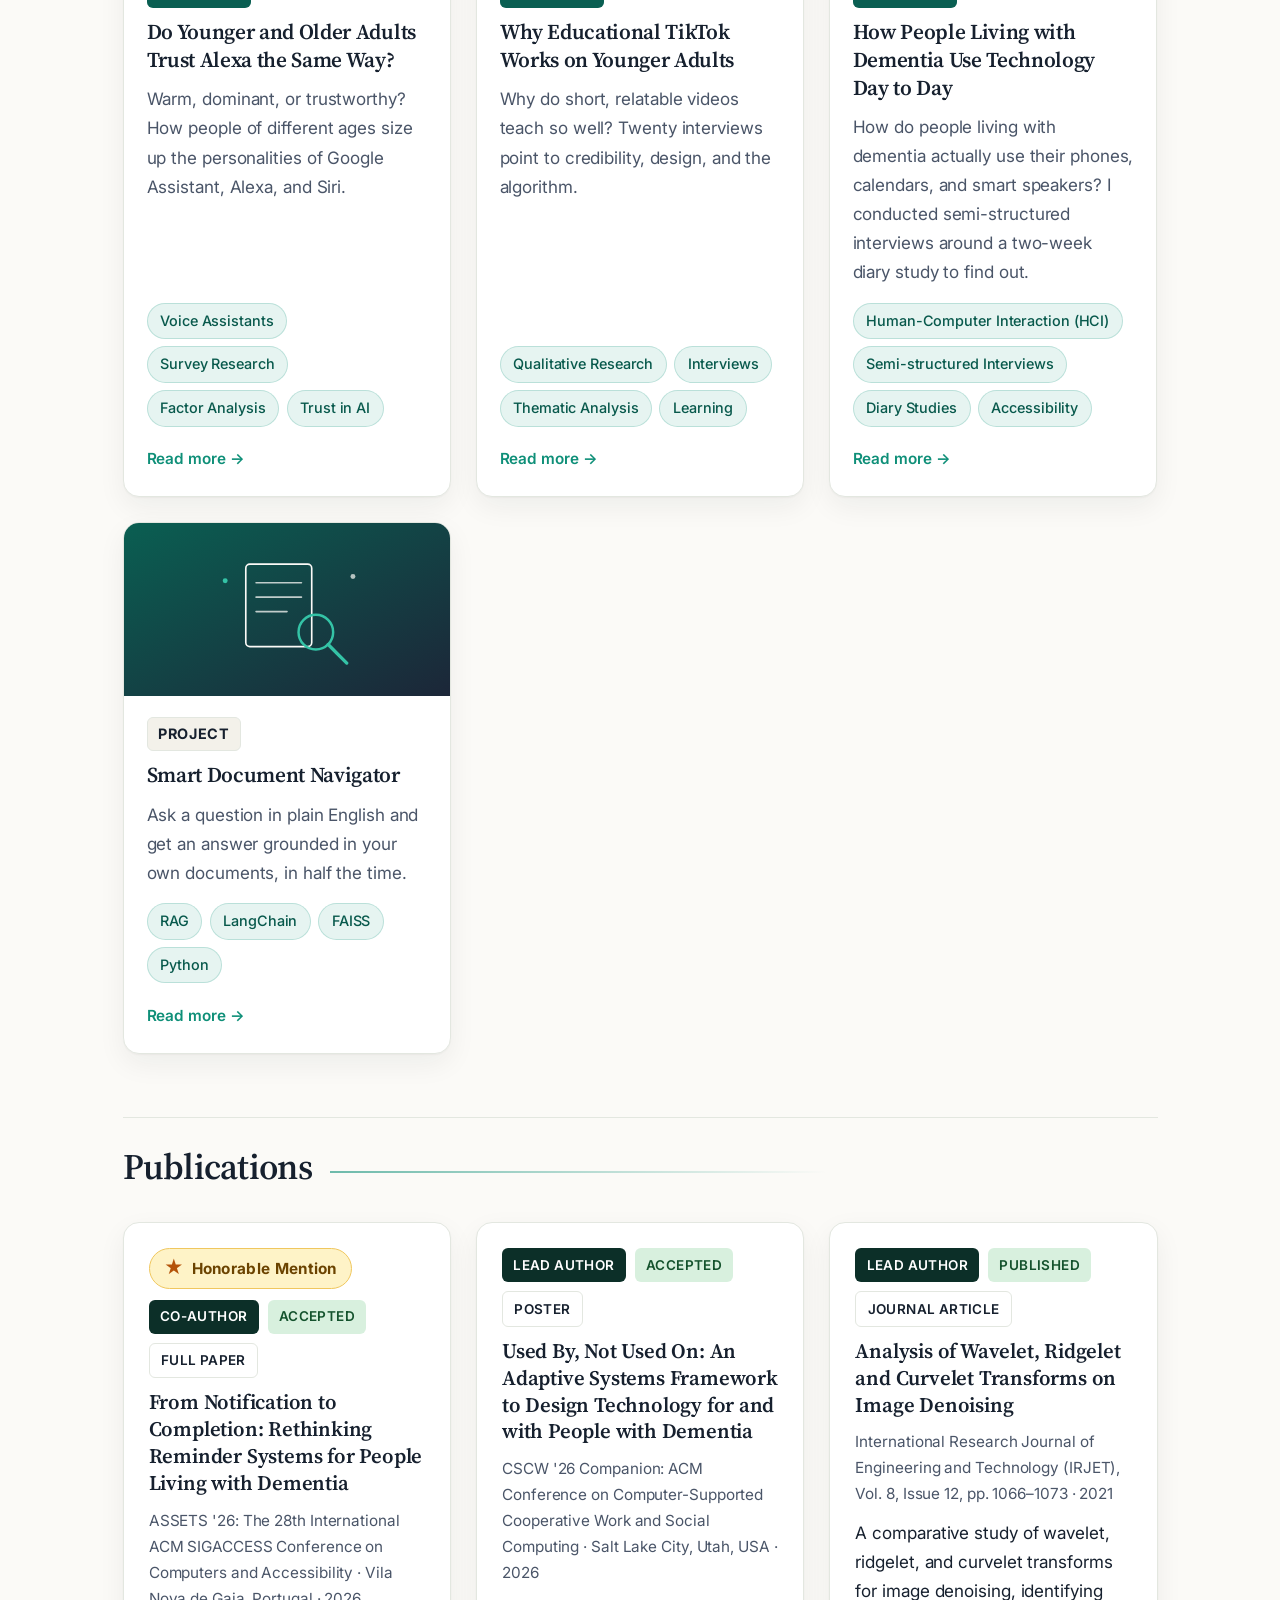
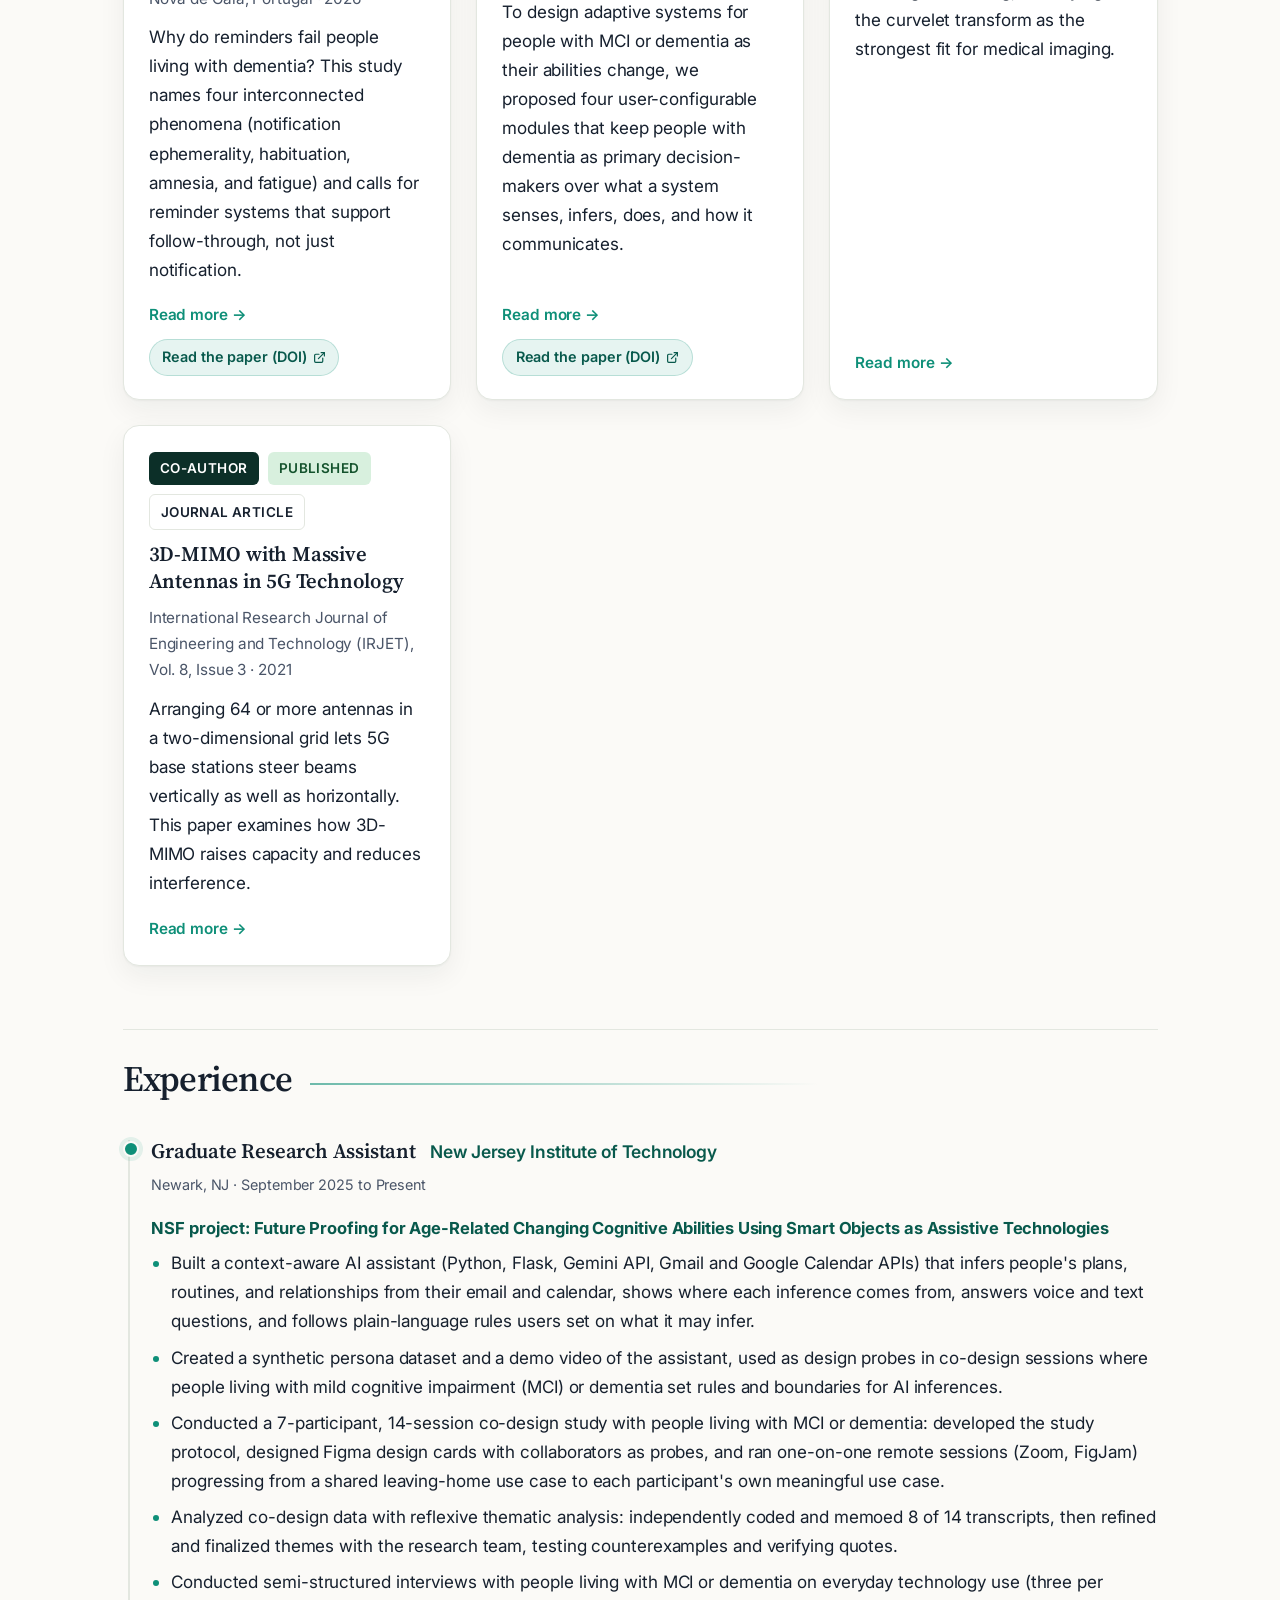
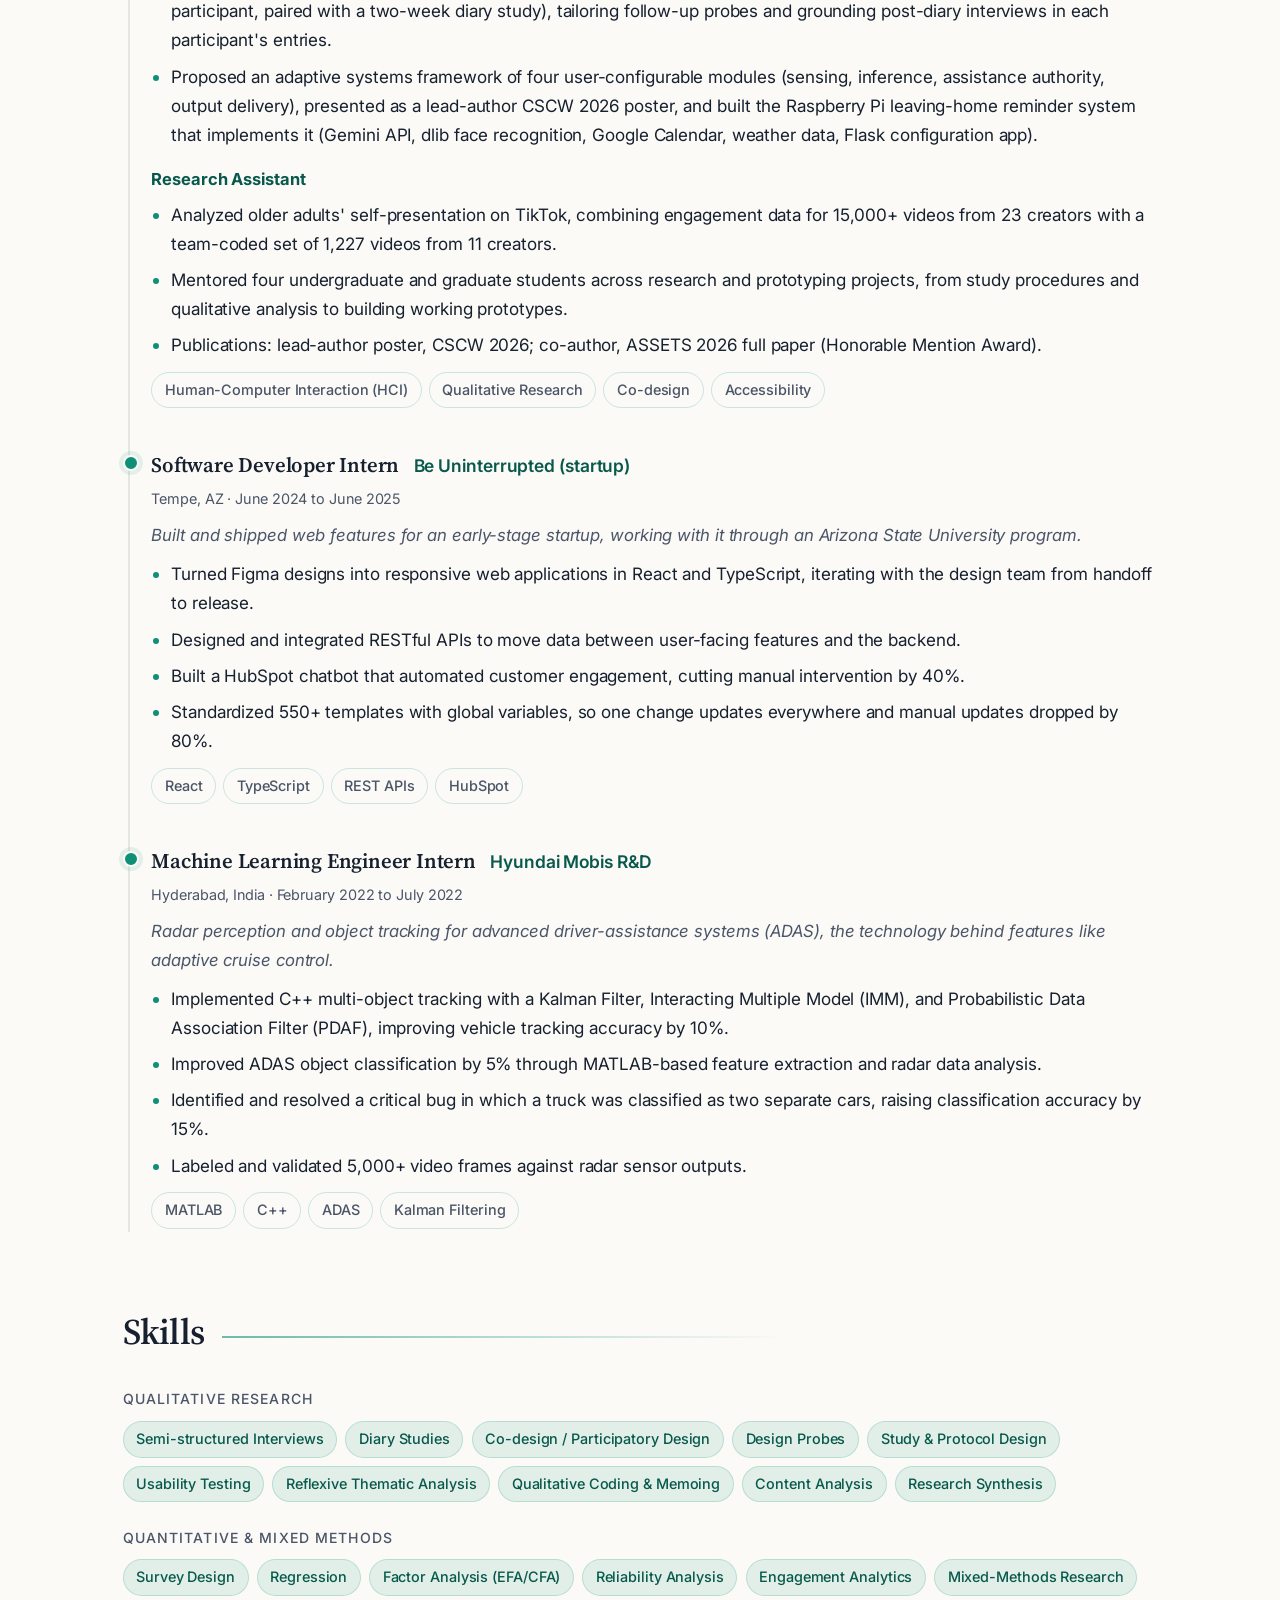
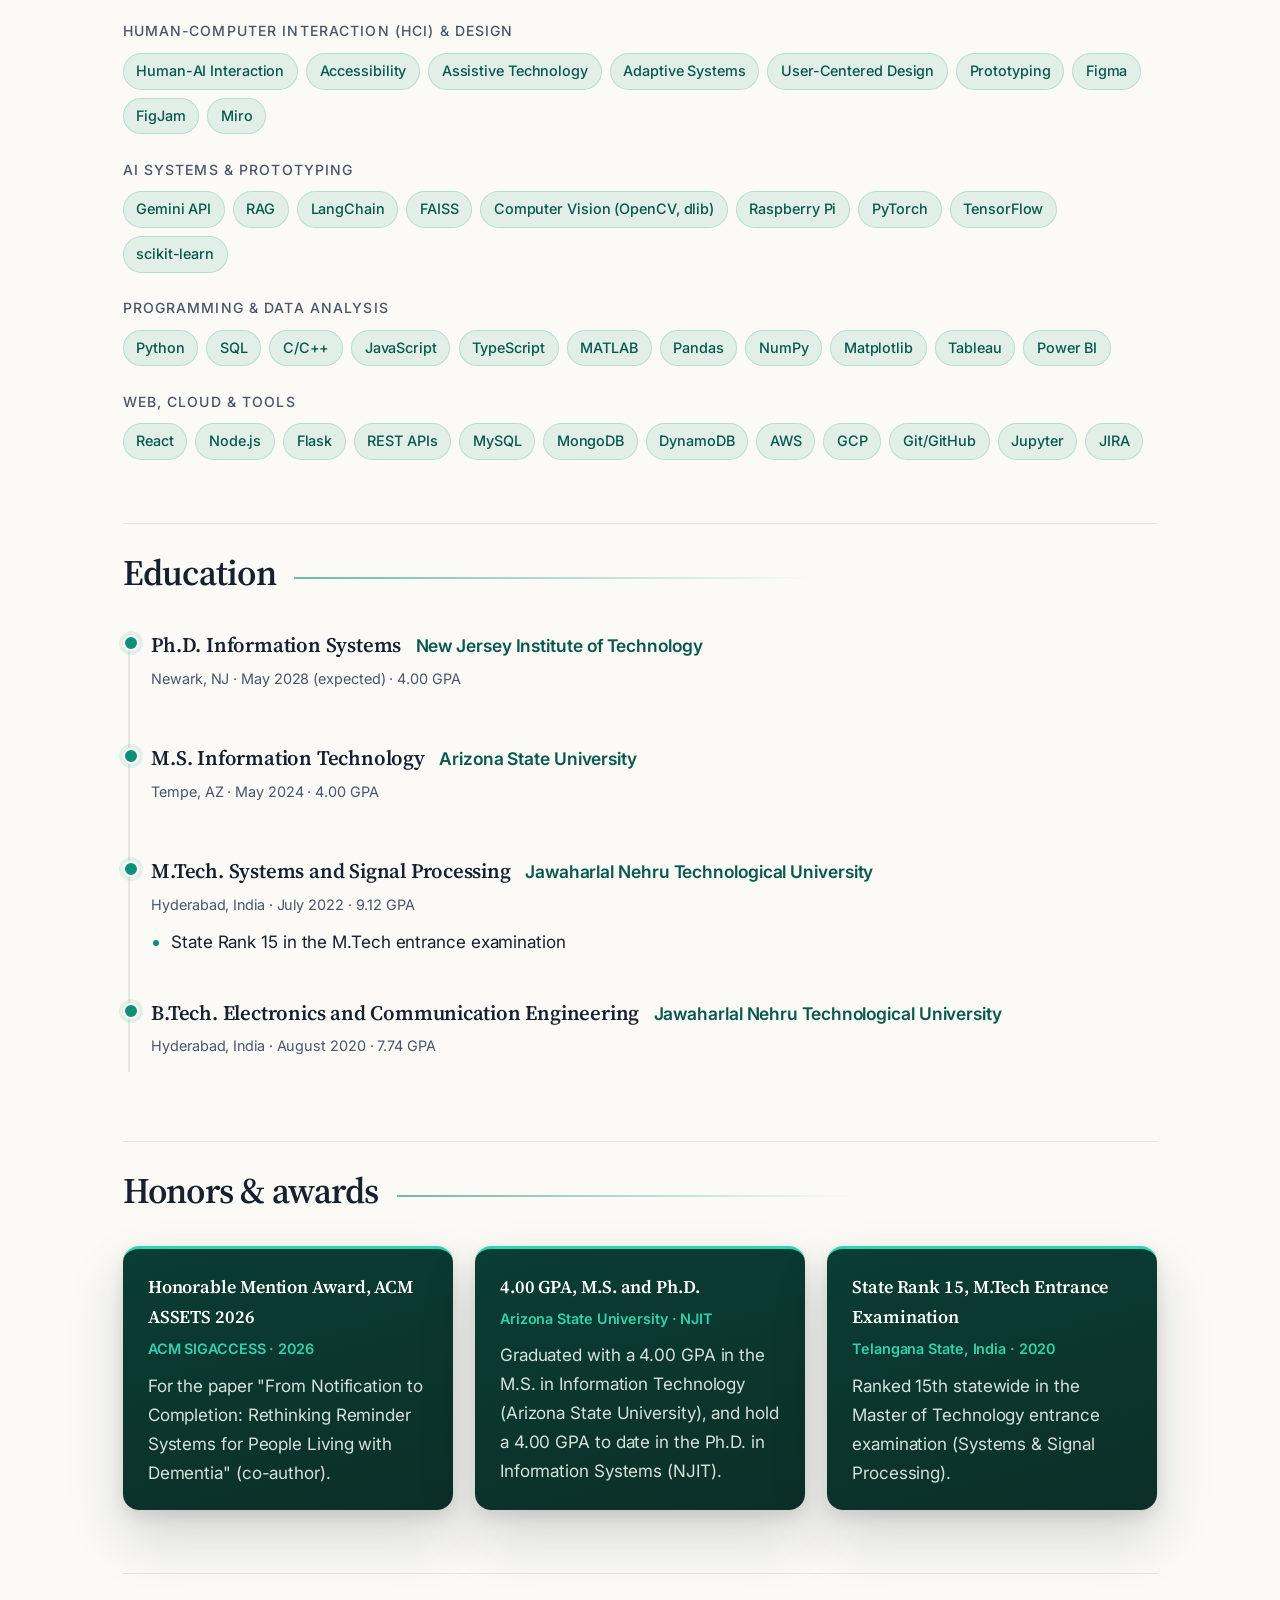
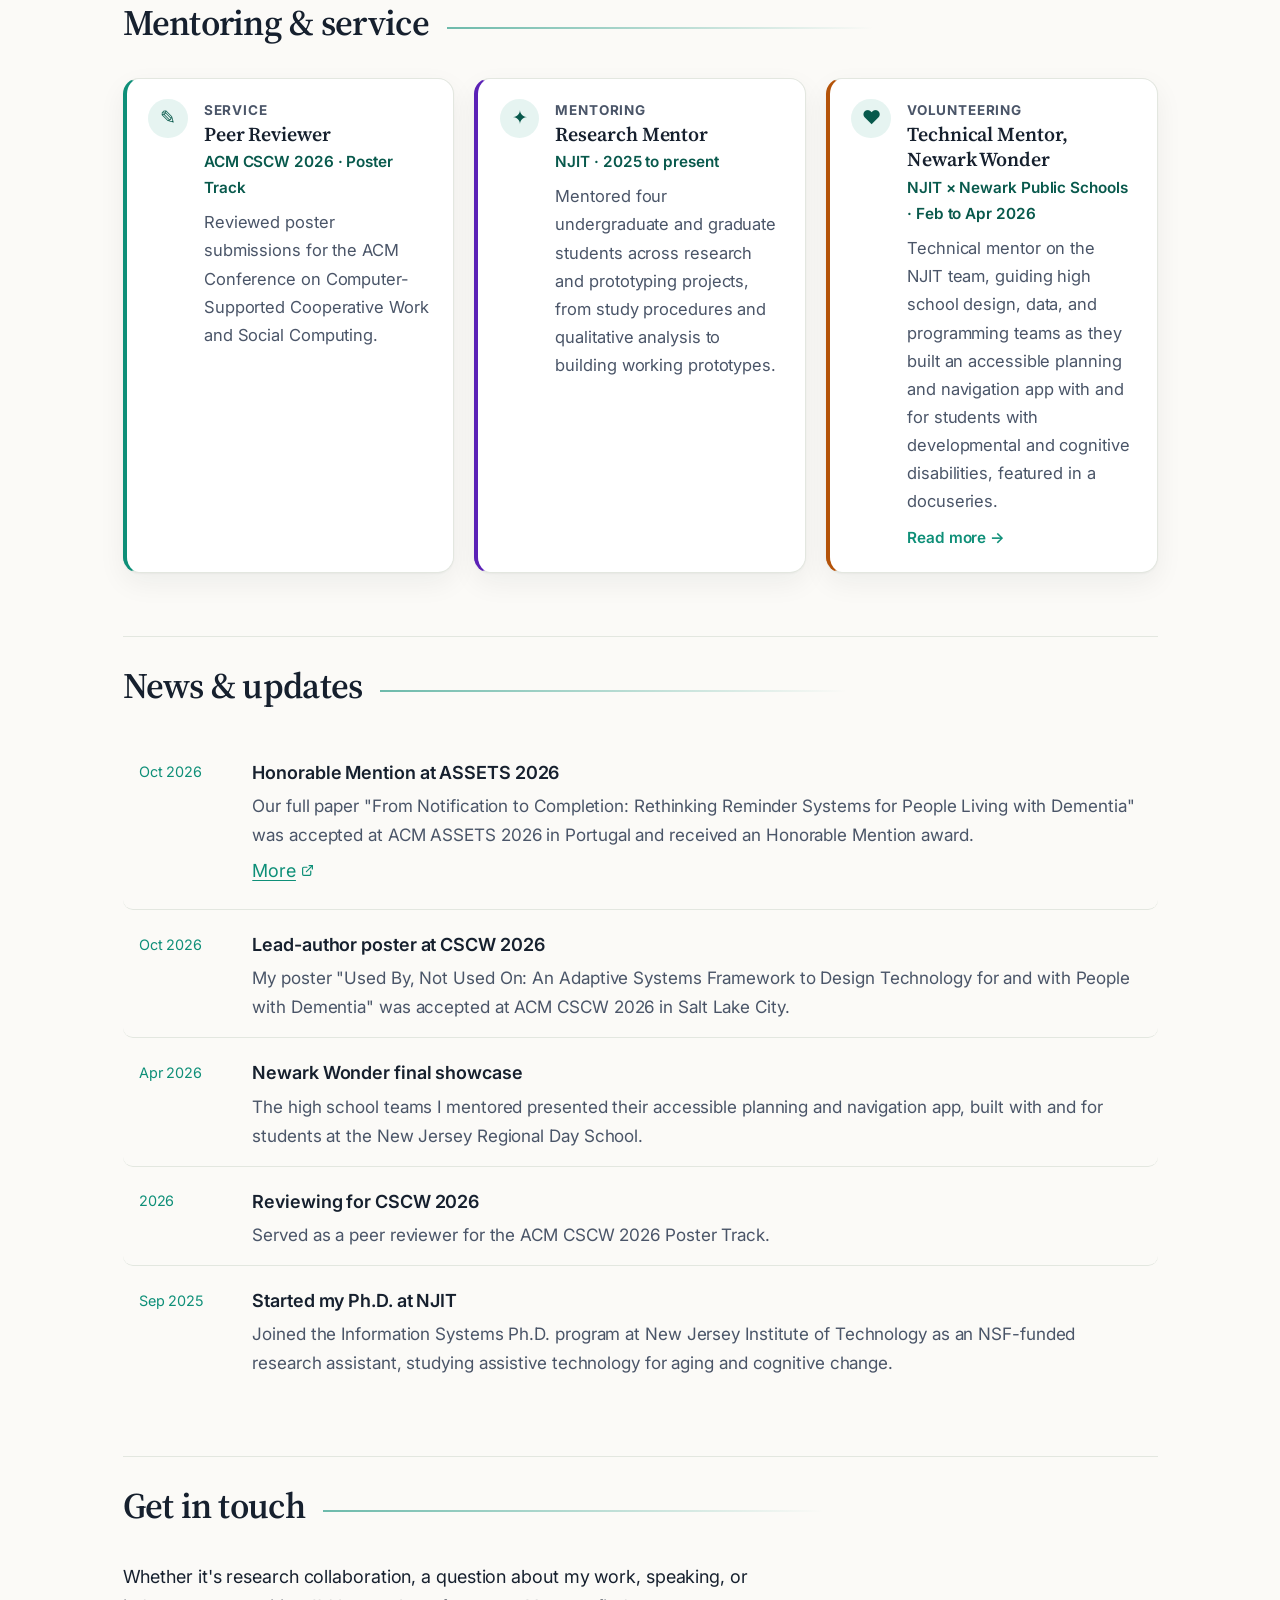
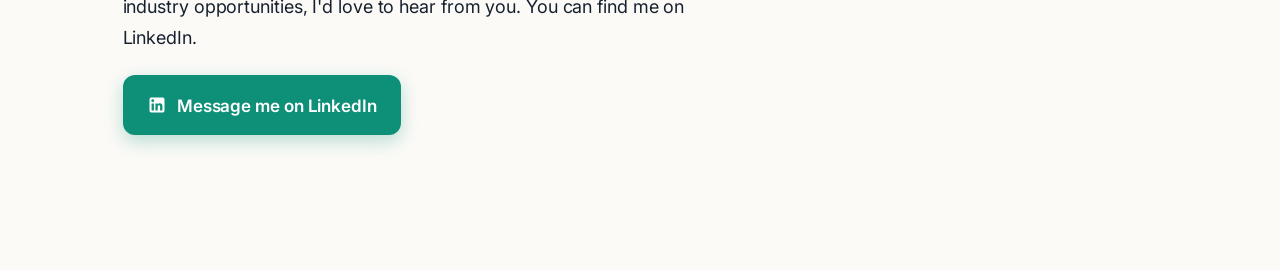
==== commit 5570e577: "Add profile photo; strengthen NSF research bullets" ====
--- a/index.html
+++ b/index.html
@@ -22,8 +22,8 @@
   <link rel="preconnect" href="https://fonts.gstatic.com" crossorigin />
   <link href="https://fonts.googleapis.com/css2?family=Inter:wght@400;500;600;700&family=Source+Serif+4:wght@500;600;700&display=swap" rel="stylesheet" />
 
-  <link rel="stylesheet" href="css/style.css?v=19" />
-  <link rel="stylesheet" href="css/theme.css?v=19" />
+  <link rel="stylesheet" href="css/style.css?v=20" />
+  <link rel="stylesheet" href="css/theme.css?v=20" />
 
   <script type="application/ld+json">
   {
@@ -75,7 +75,7 @@
 
   <noscript><p style="padding:2rem;text-align:center">This site needs JavaScript to render its content. You can also view my profile on <a href="https://www.linkedin.com/in/susmitha009">LinkedIn</a>.</p></noscript>
 
-  <script src="js/app.js?v=19" defer></script>
-  <script src="js/theme.js?v=19" defer></script>
+  <script src="js/app.js?v=20" defer></script>
+  <script src="js/theme.js?v=20" defer></script>
 </body>
 </html>
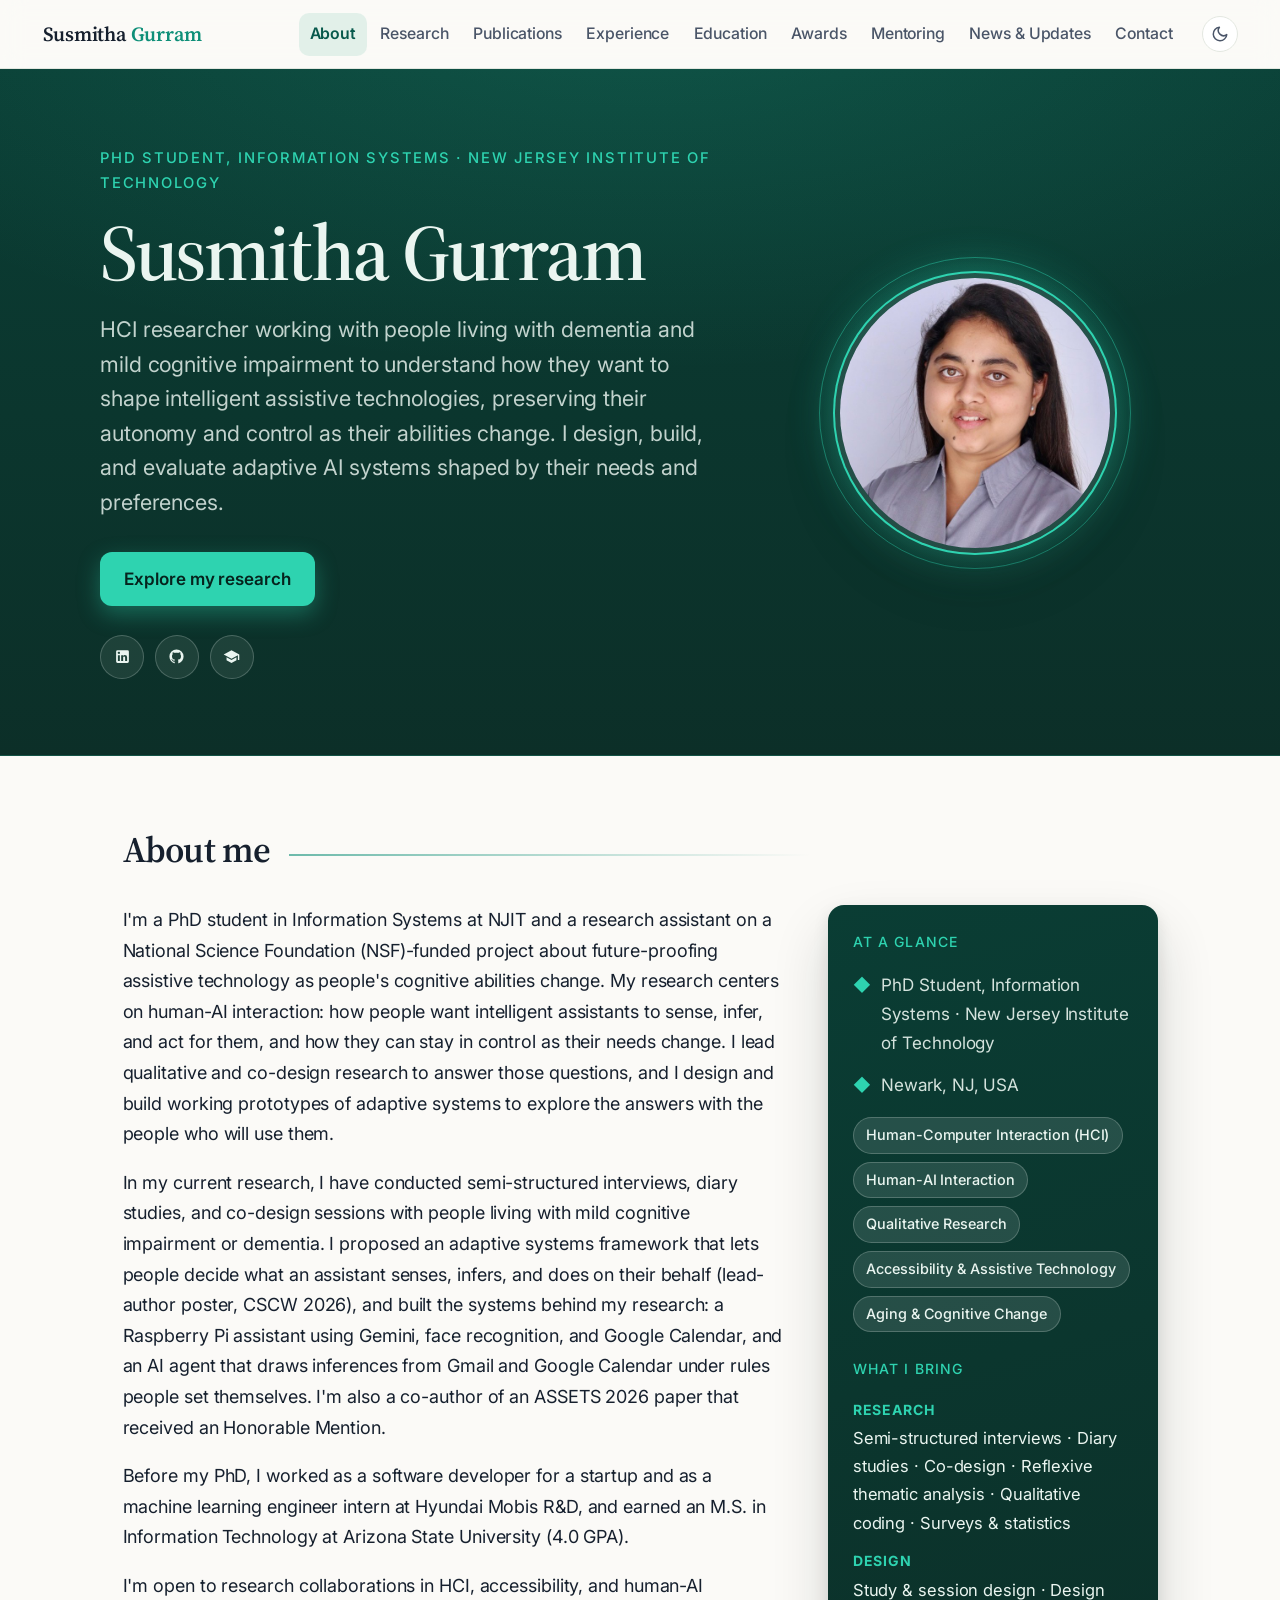
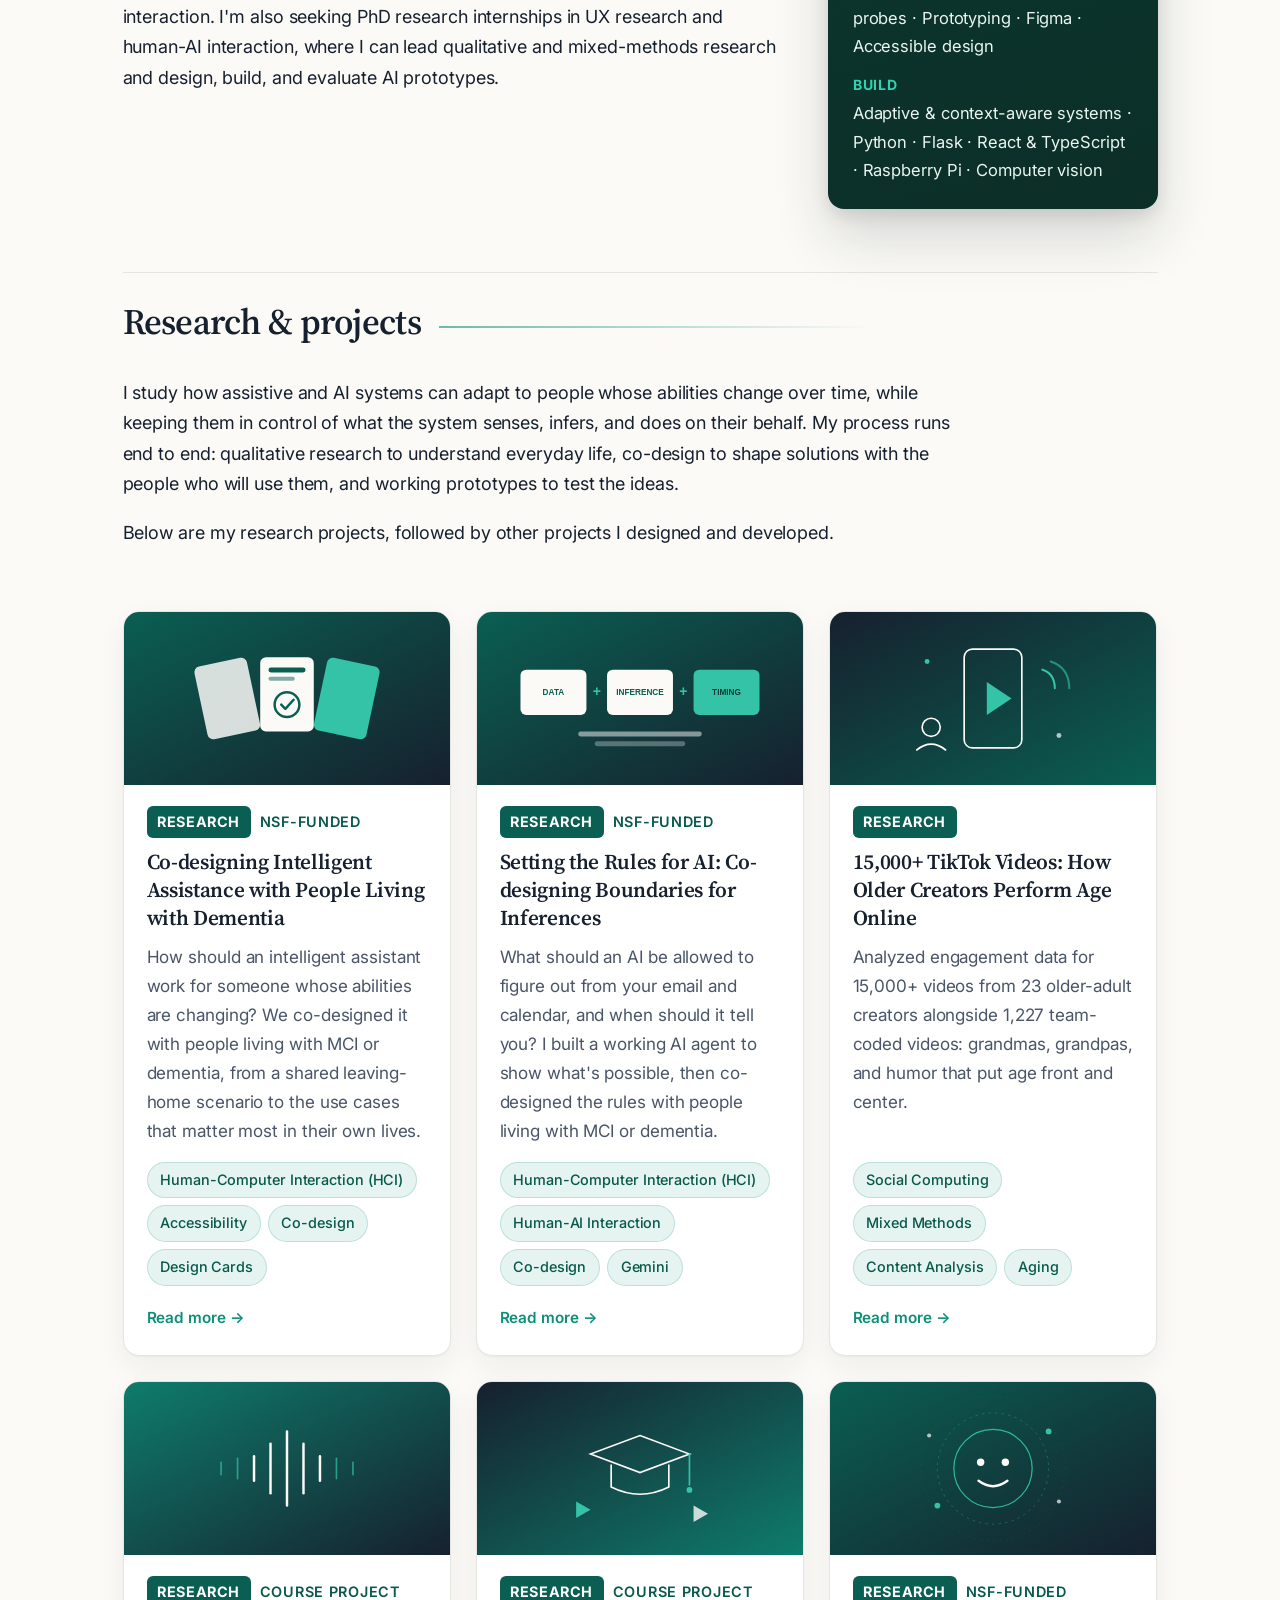
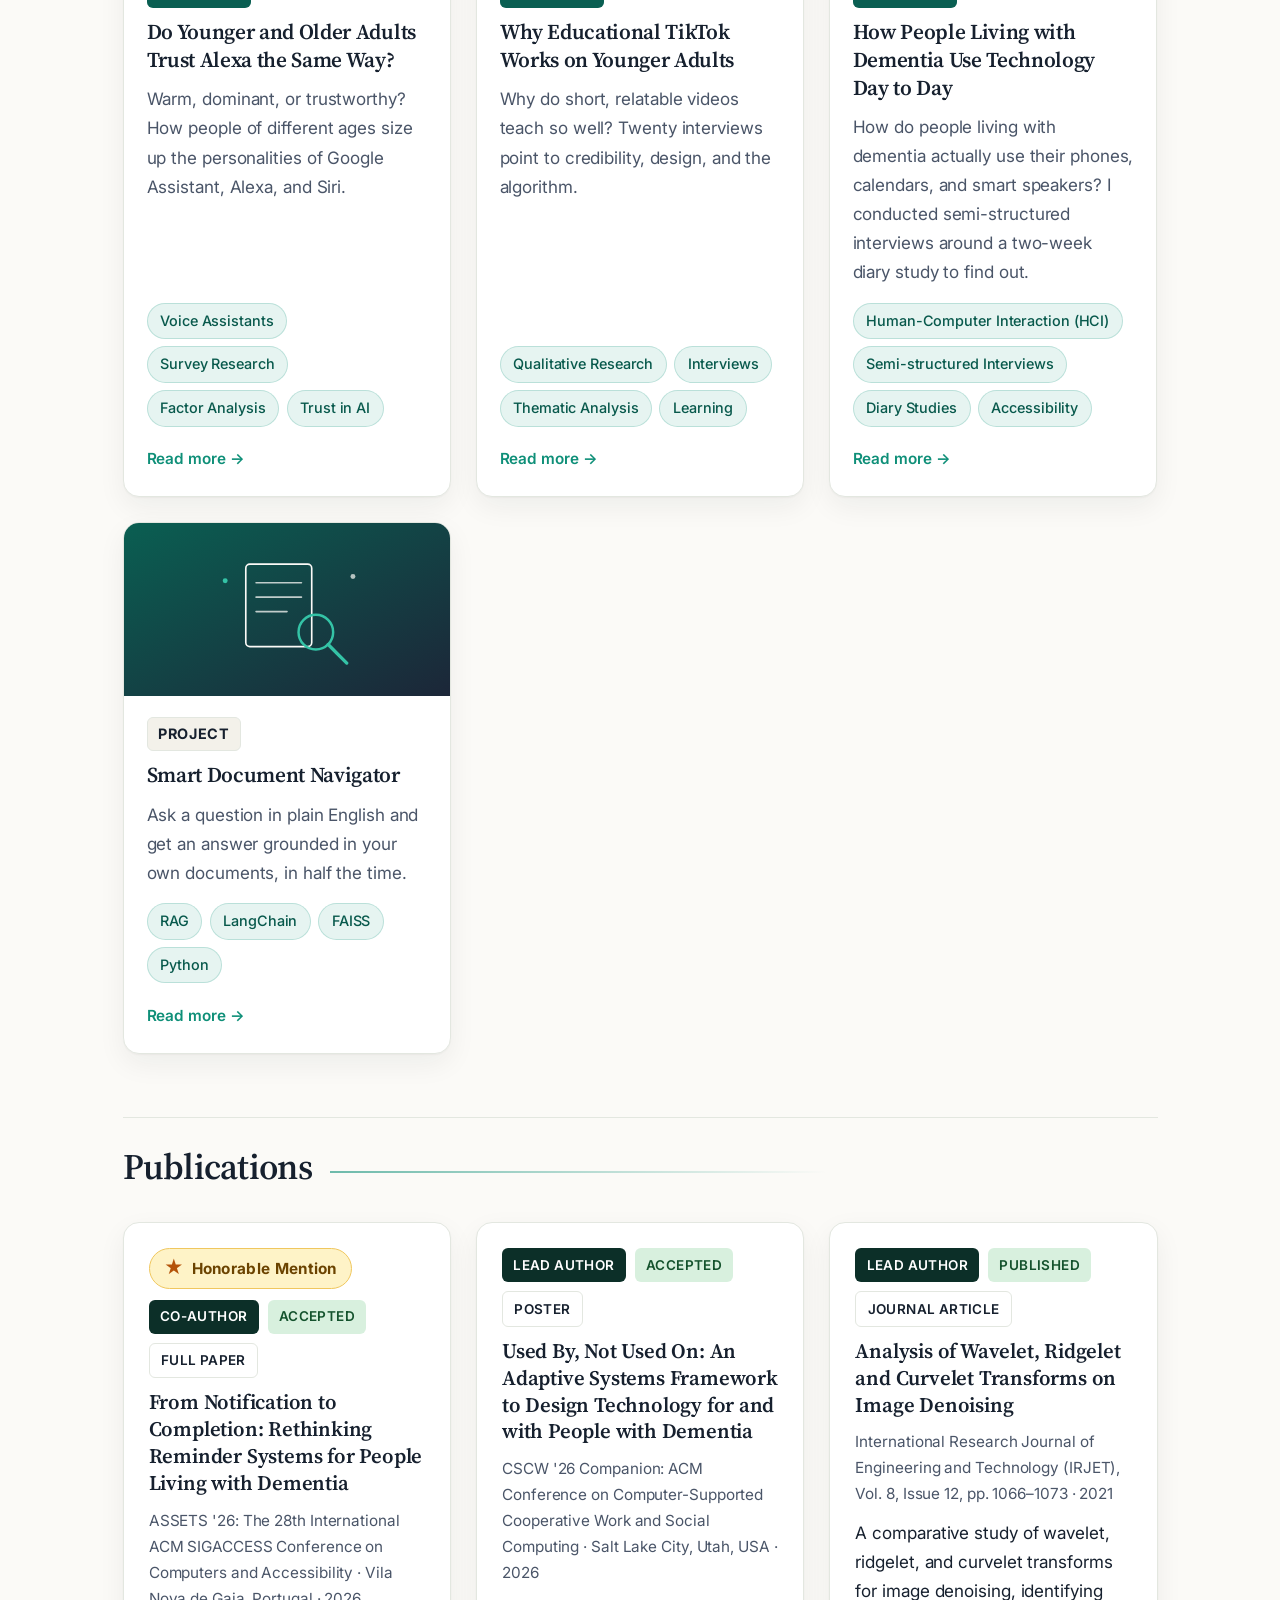
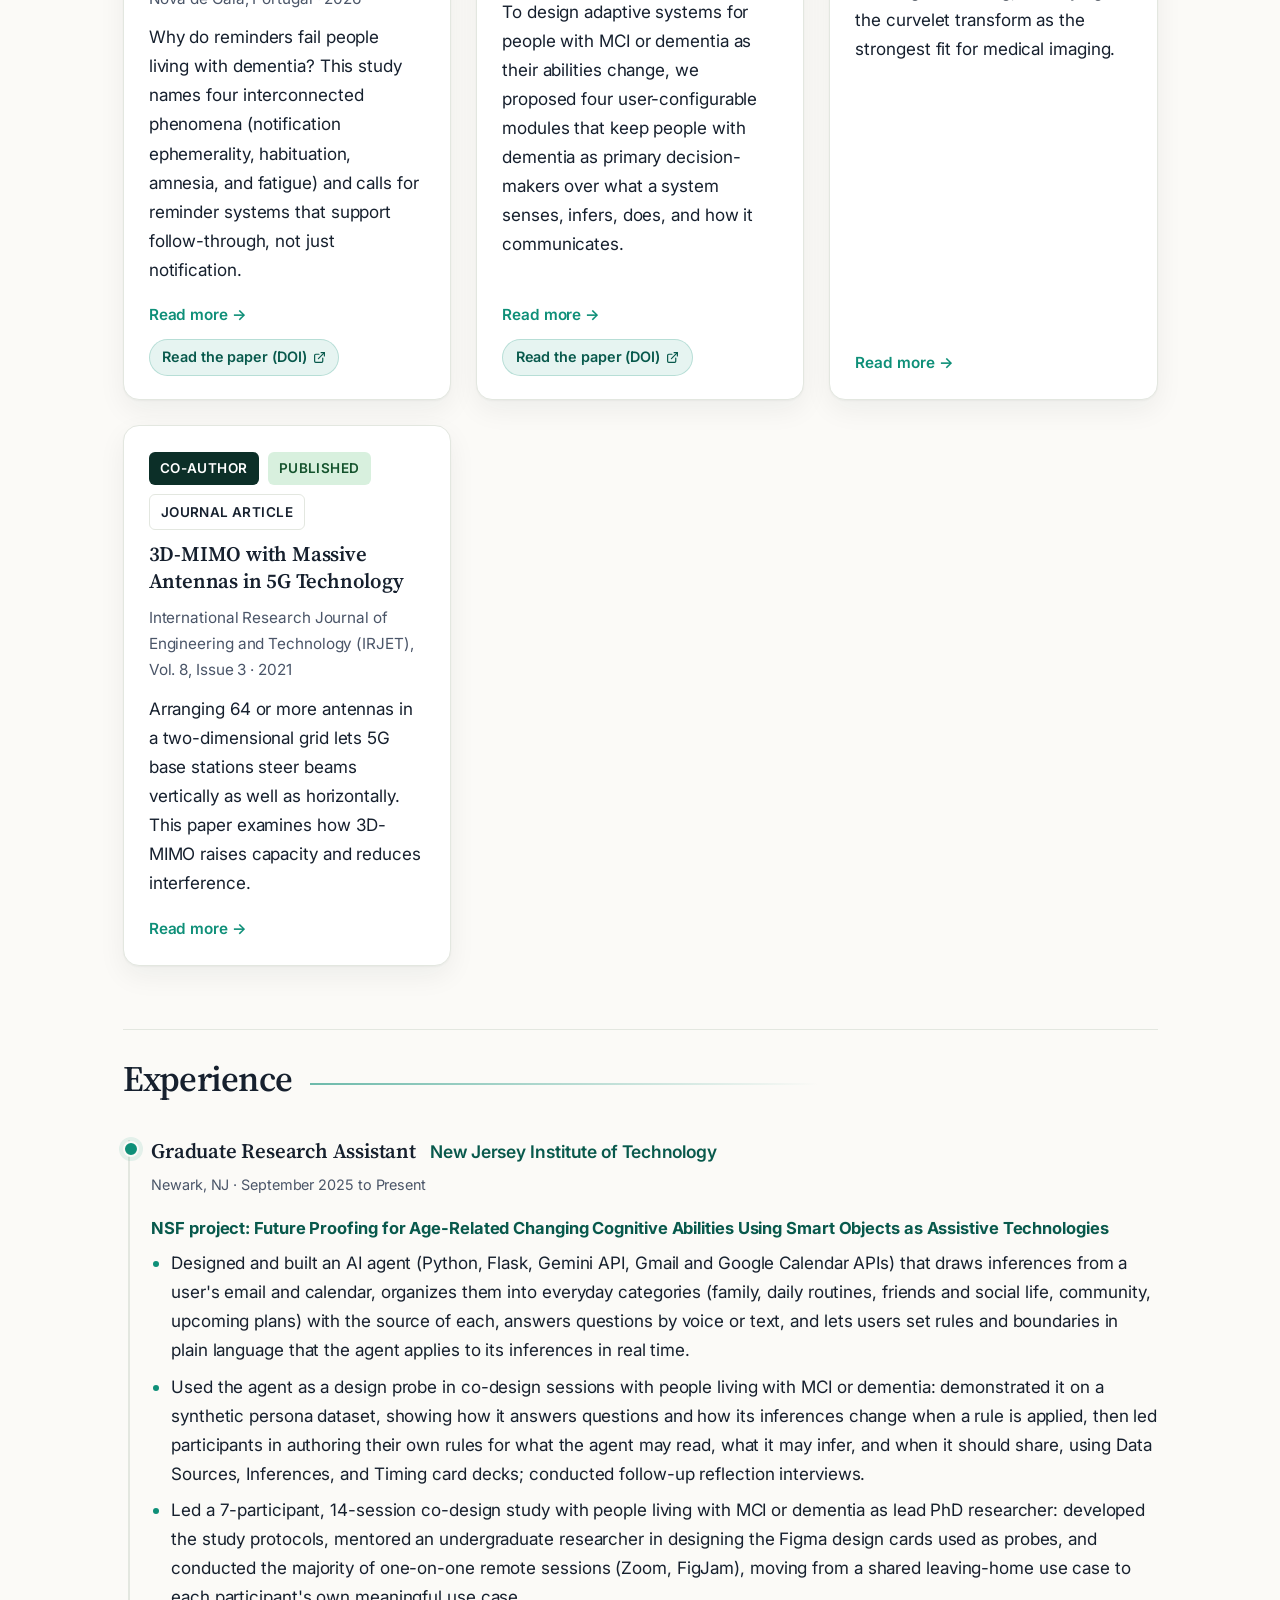
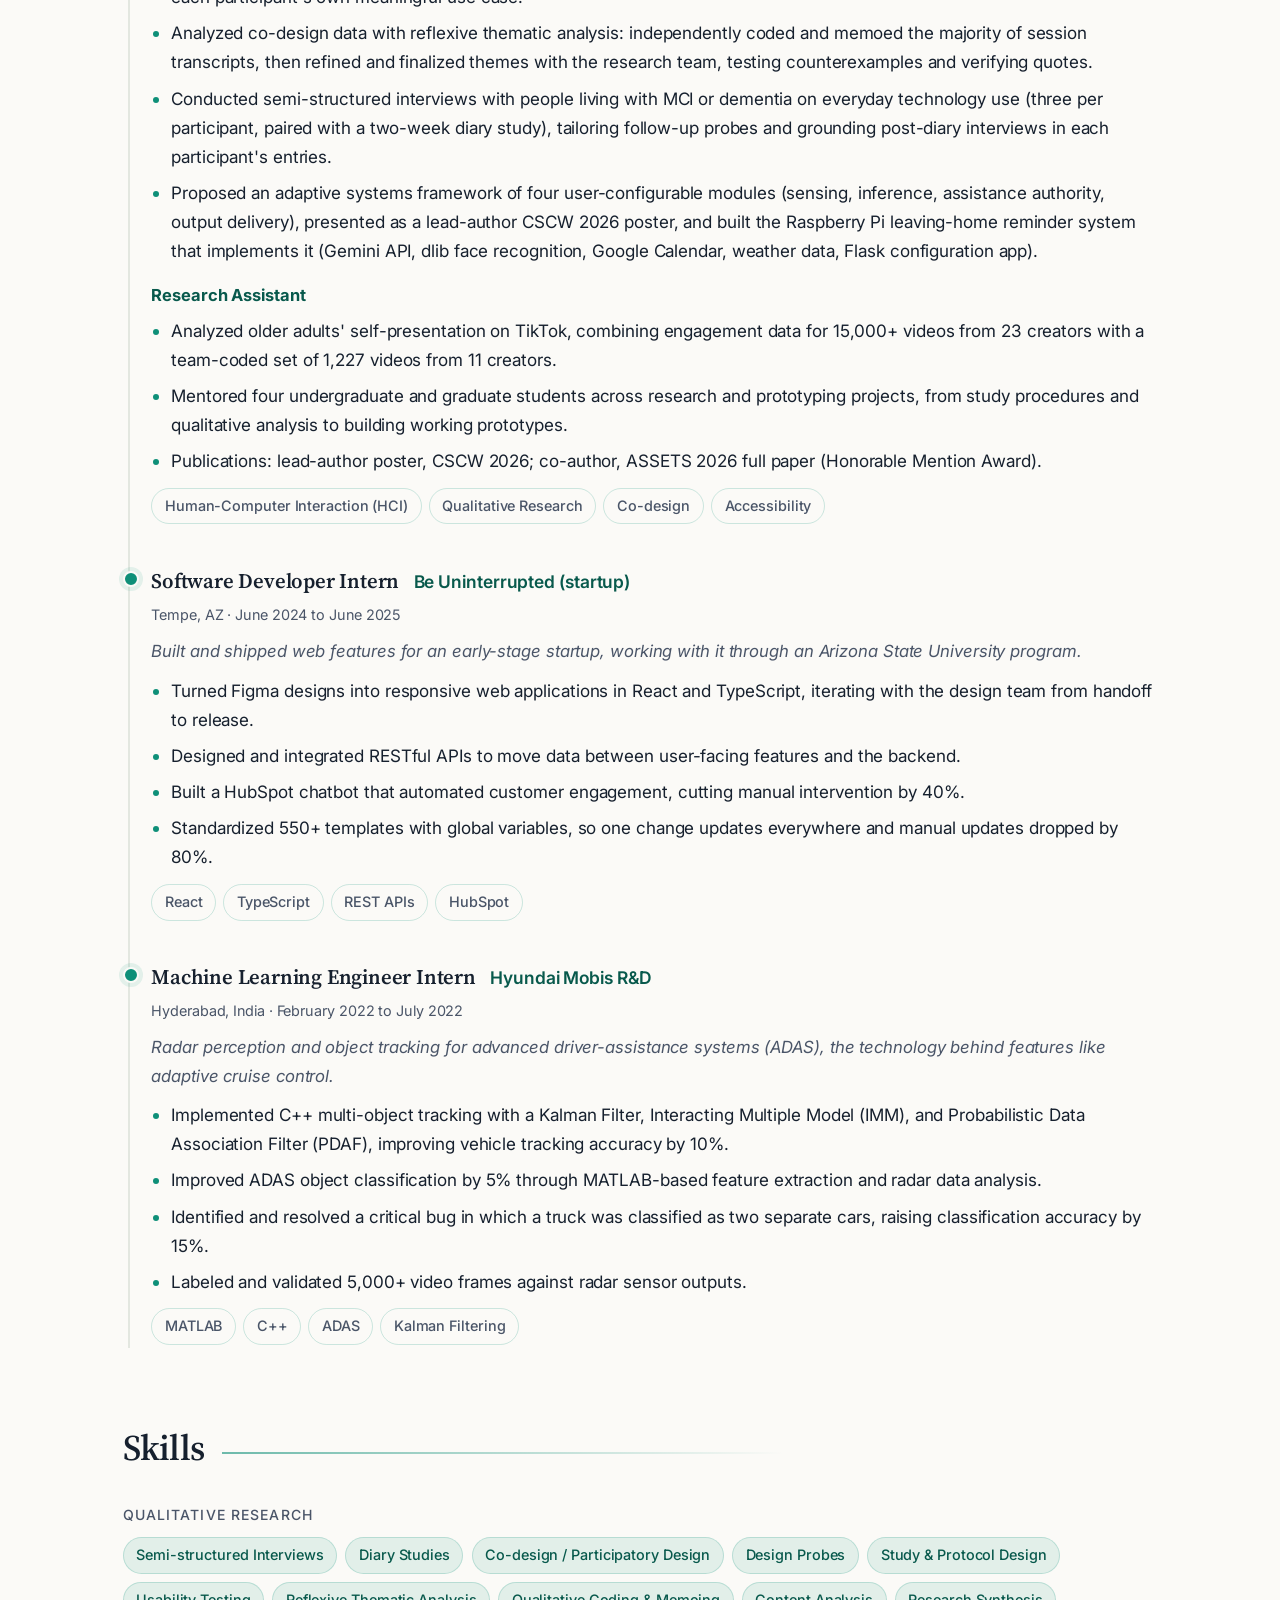
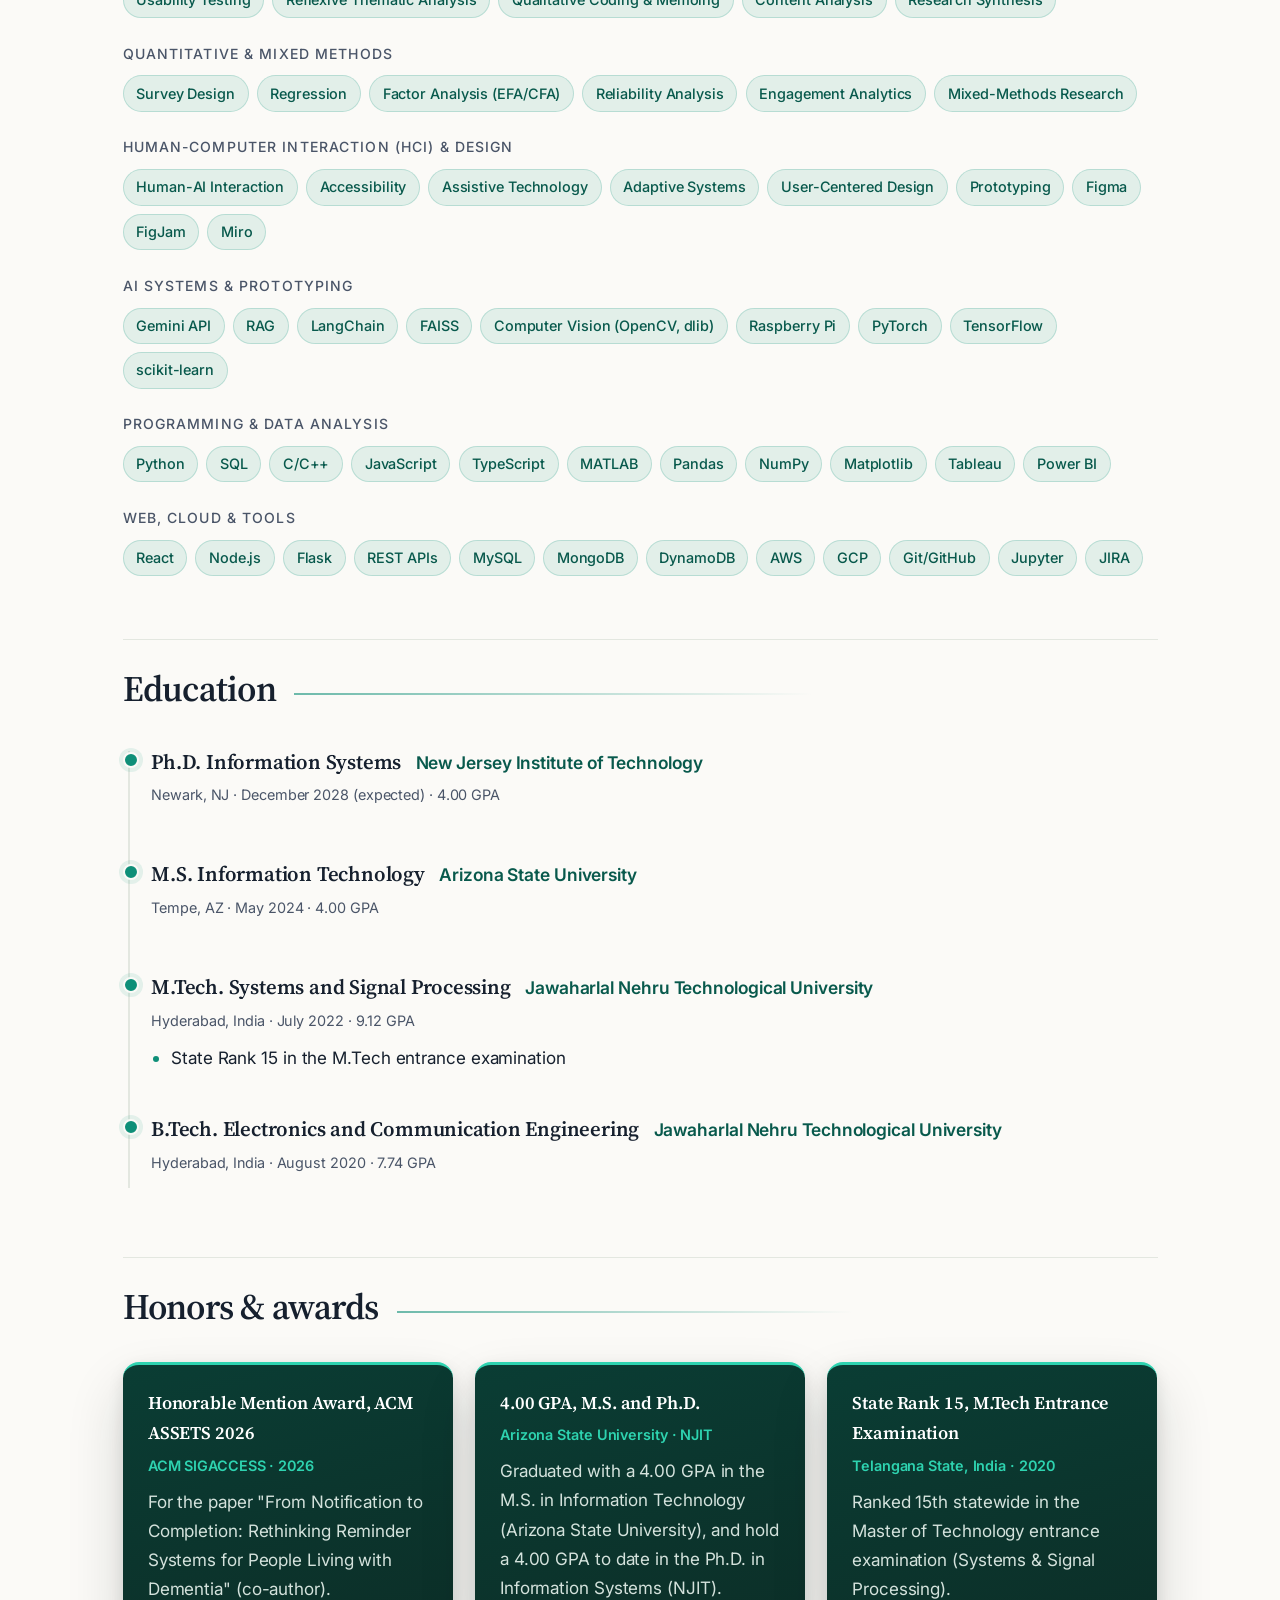
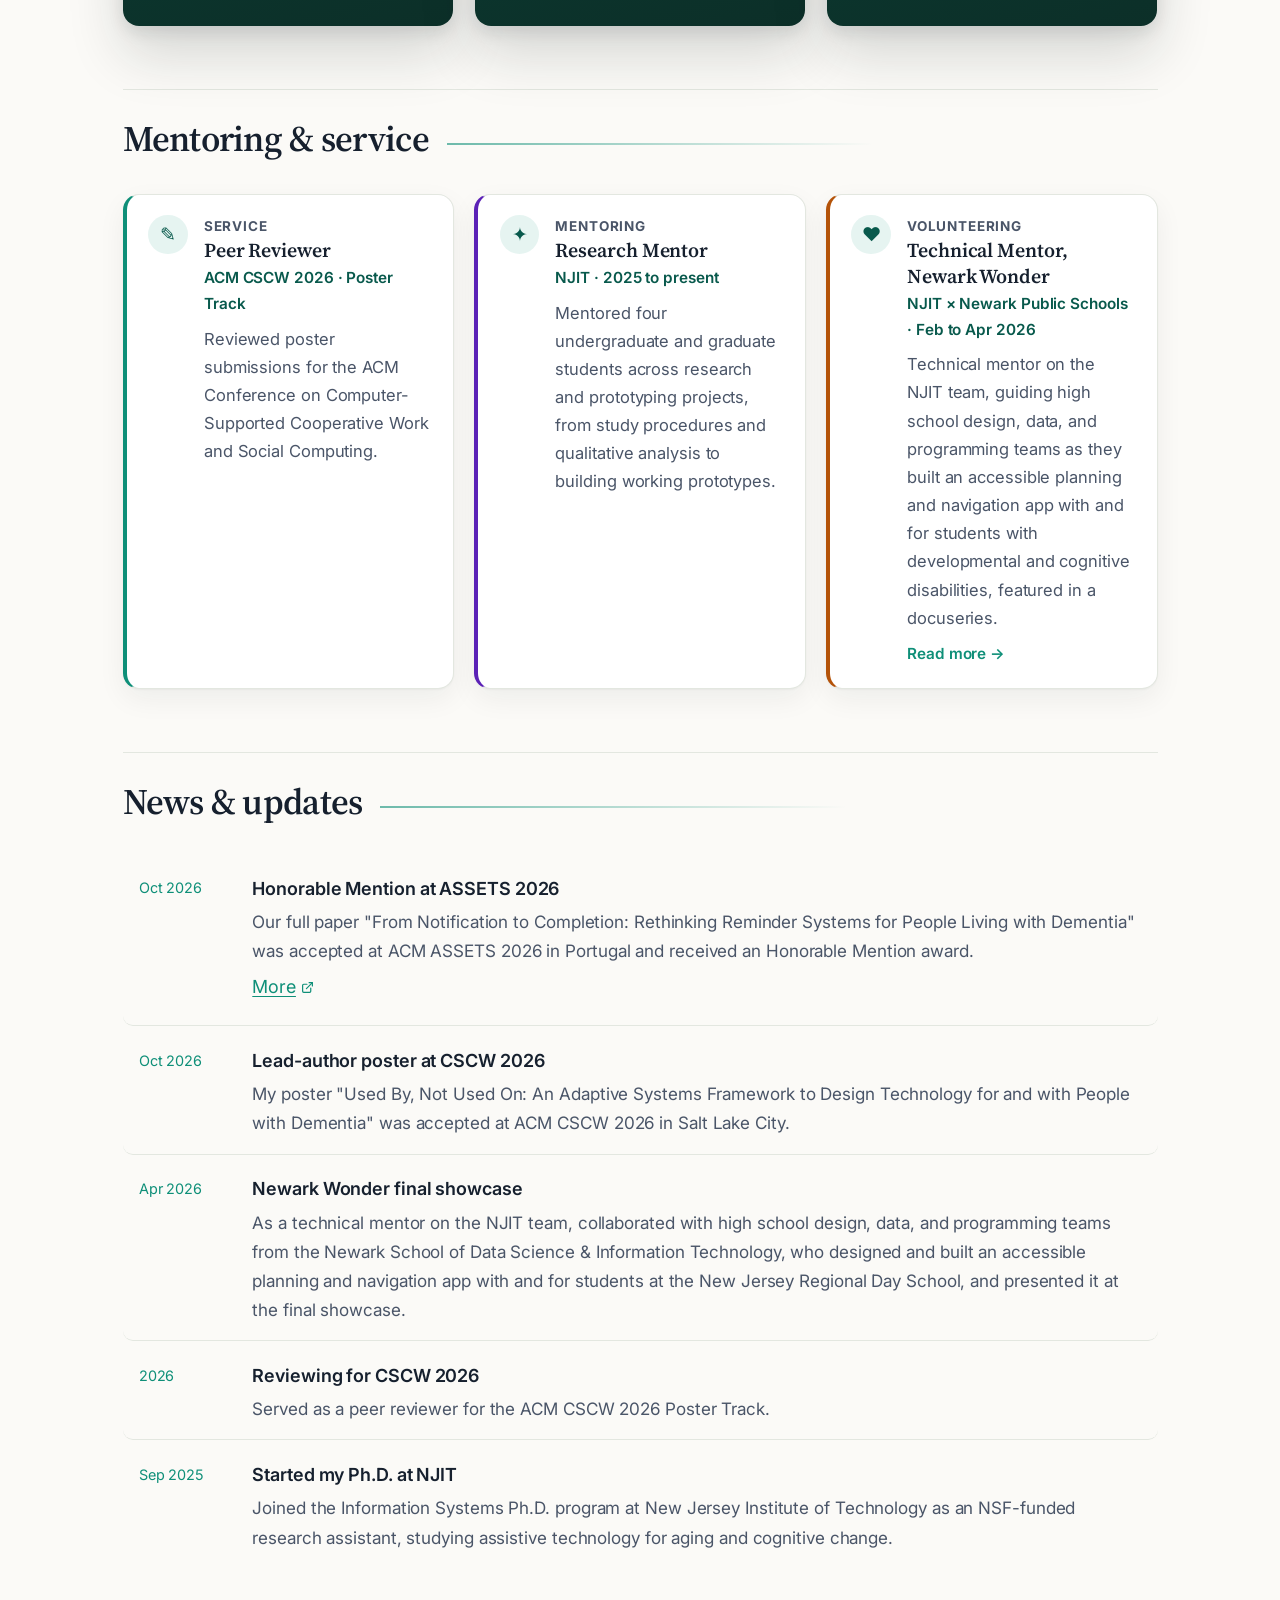
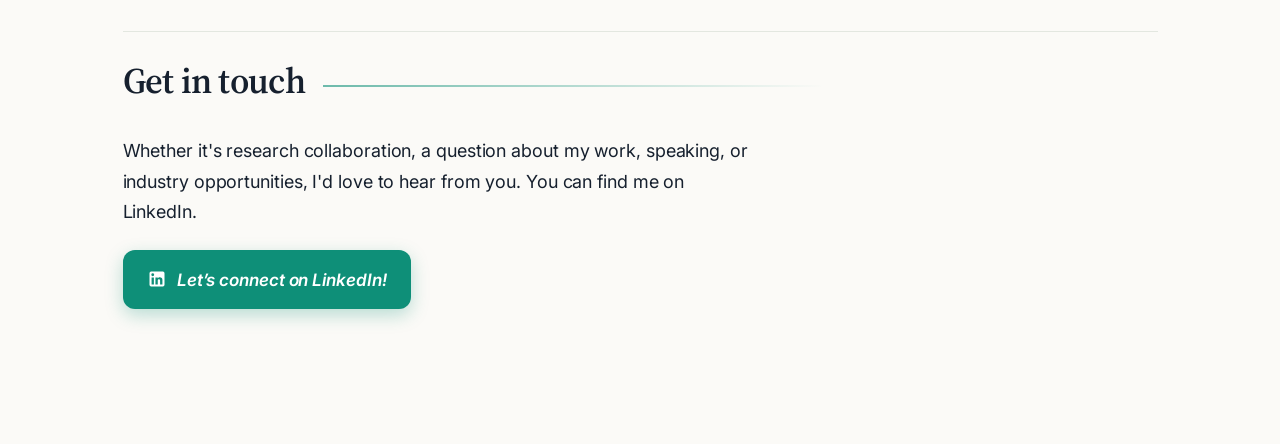
==== commit 92624191: "Explore my research button; LinkedIn button text and click sparkle; clearer popup close states" ====
--- a/index.html
+++ b/index.html
@@ -22,8 +22,8 @@
   <link rel="preconnect" href="https://fonts.gstatic.com" crossorigin />
   <link href="https://fonts.googleapis.com/css2?family=Inter:wght@400;500;600;700&family=Source+Serif+4:wght@500;600;700&display=swap" rel="stylesheet" />
 
-  <link rel="stylesheet" href="css/style.css?v=20" />
-  <link rel="stylesheet" href="css/theme.css?v=20" />
+  <link rel="stylesheet" href="css/style.css?v=22" />
+  <link rel="stylesheet" href="css/theme.css?v=22" />
 
   <script type="application/ld+json">
   {
@@ -75,7 +75,7 @@
 
   <noscript><p style="padding:2rem;text-align:center">This site needs JavaScript to render its content. You can also view my profile on <a href="https://www.linkedin.com/in/susmitha009">LinkedIn</a>.</p></noscript>
 
-  <script src="js/app.js?v=20" defer></script>
-  <script src="js/theme.js?v=20" defer></script>
+  <script src="js/app.js?v=22" defer></script>
+  <script src="js/theme.js?v=22" defer></script>
 </body>
 </html>
--- a/css/theme.css
+++ b/css/theme.css
@@ -419,3 +419,25 @@
 .pub-card .pub-title { flex: none; }
 .pub-card .pub-hook { flex: 1; }
 .link-note { font-size: 0.8rem; color: var(--muted); margin: 0.3rem 0 0; }
+
+/* ---------- LinkedIn button: italic text, color change and sparkles on click ---------- */
+.linkedin-btn { position: relative; overflow: visible; }
+.linkedin-btn em { font-style: italic; }
+.linkedin-btn:active, .linkedin-btn.clicked { background: var(--accent-strong); color: #fff; transform: scale(0.97); }
+[data-theme="dark"] .linkedin-btn:active, [data-theme="dark"] .linkedin-btn.clicked { color: #06231d; }
+.sparkles { position: absolute; left: 50%; top: 50%; pointer-events: none; }
+.sparkles span {
+  position: absolute; left: 0; top: 0; font-size: 0.95rem; color: var(--accent);
+  animation: sparkle-burst 0.8s ease-out forwards;
+}
+@keyframes sparkle-burst {
+  0% { transform: translate(-50%, -50%) scale(0.4); opacity: 1; }
+  100% { transform: translate(calc(-50% + var(--dx)), calc(-50% + var(--dy))) scale(1.1) rotate(90deg); opacity: 0; }
+}
+
+/* ---------- popup close (×): clear hover and click feedback in both themes ---------- */
+.modal-close { transition: background 0.15s, color 0.15s, border-color 0.15s, transform 0.1s; }
+.modal-close:hover, .modal-close:focus-visible { background: var(--accent-soft); color: var(--accent-strong); border-color: var(--accent); }
+.modal-close:active { background: var(--accent); color: #fff; border-color: var(--accent); transform: scale(0.9); }
+[data-theme="dark"] .modal-close:hover, [data-theme="dark"] .modal-close:focus-visible { background: #2a3a33; color: #fff; }
+[data-theme="dark"] .modal-close:active { color: #06231d; }
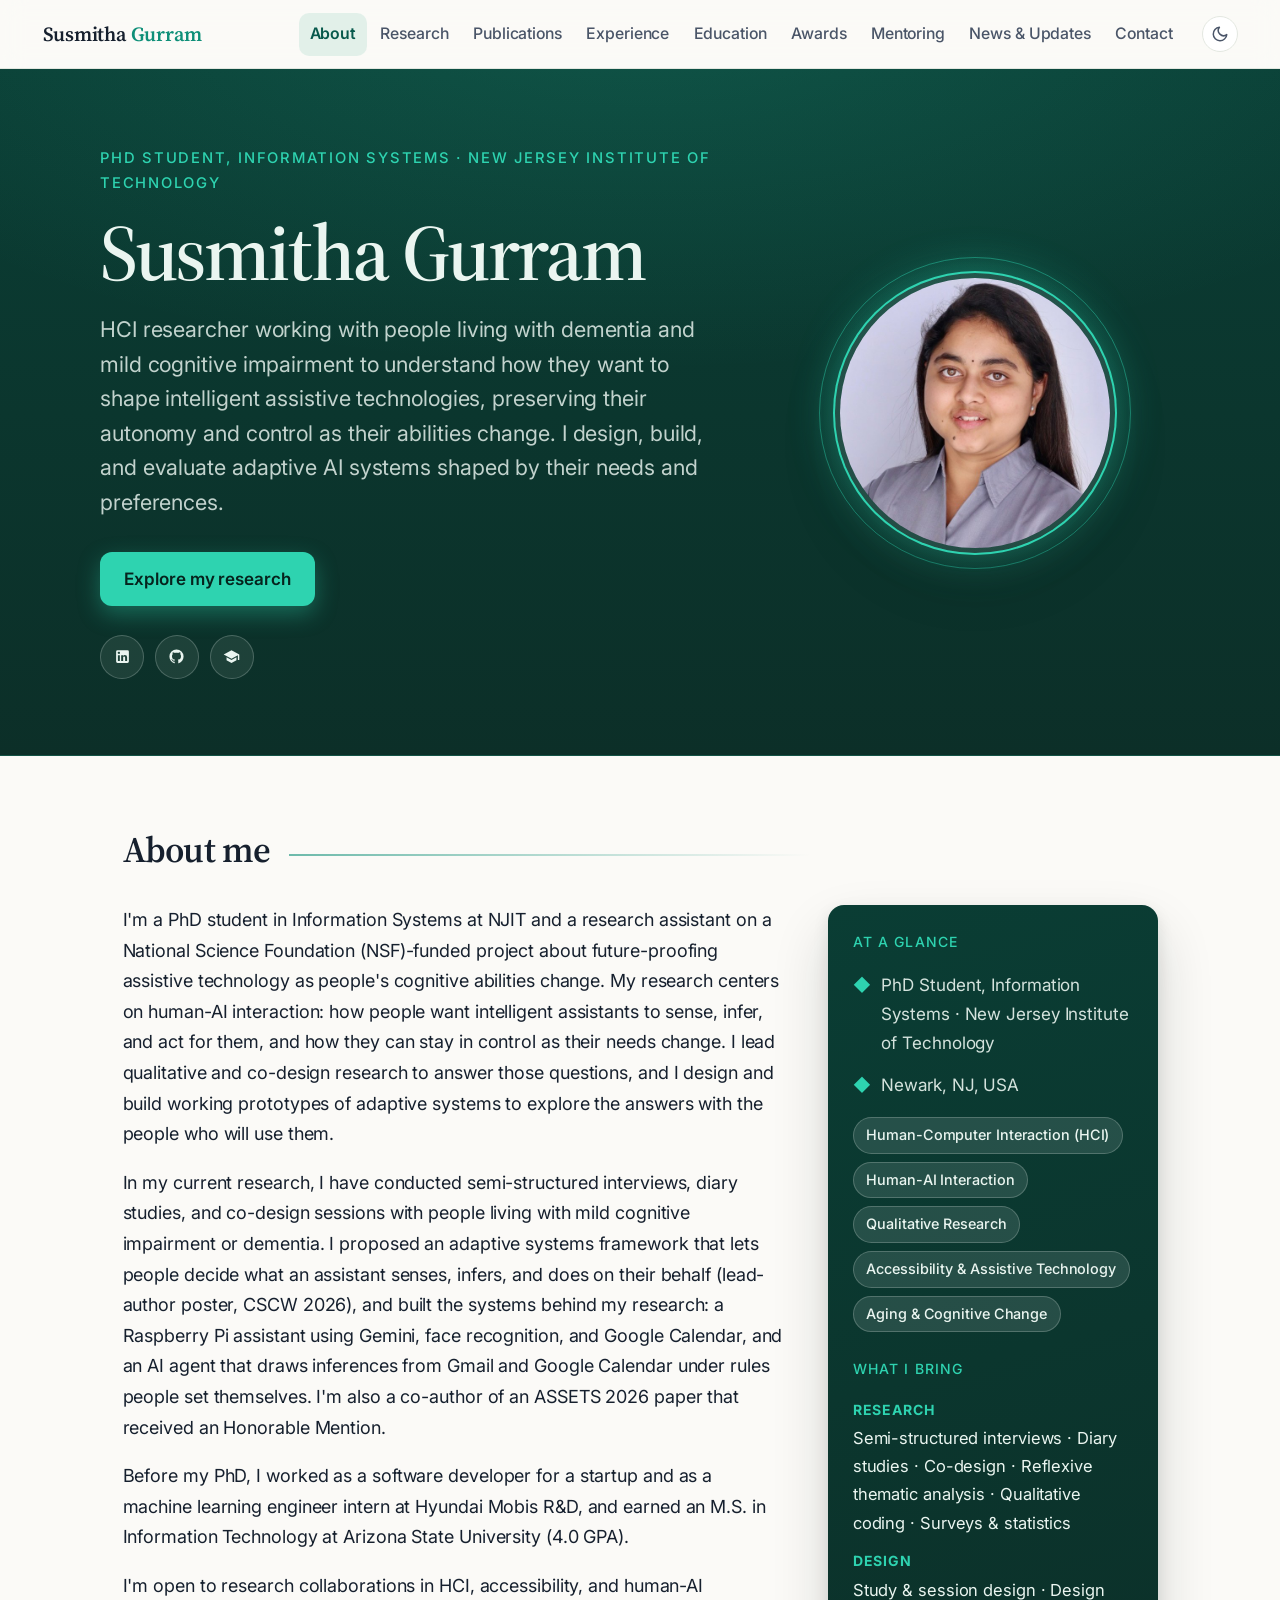
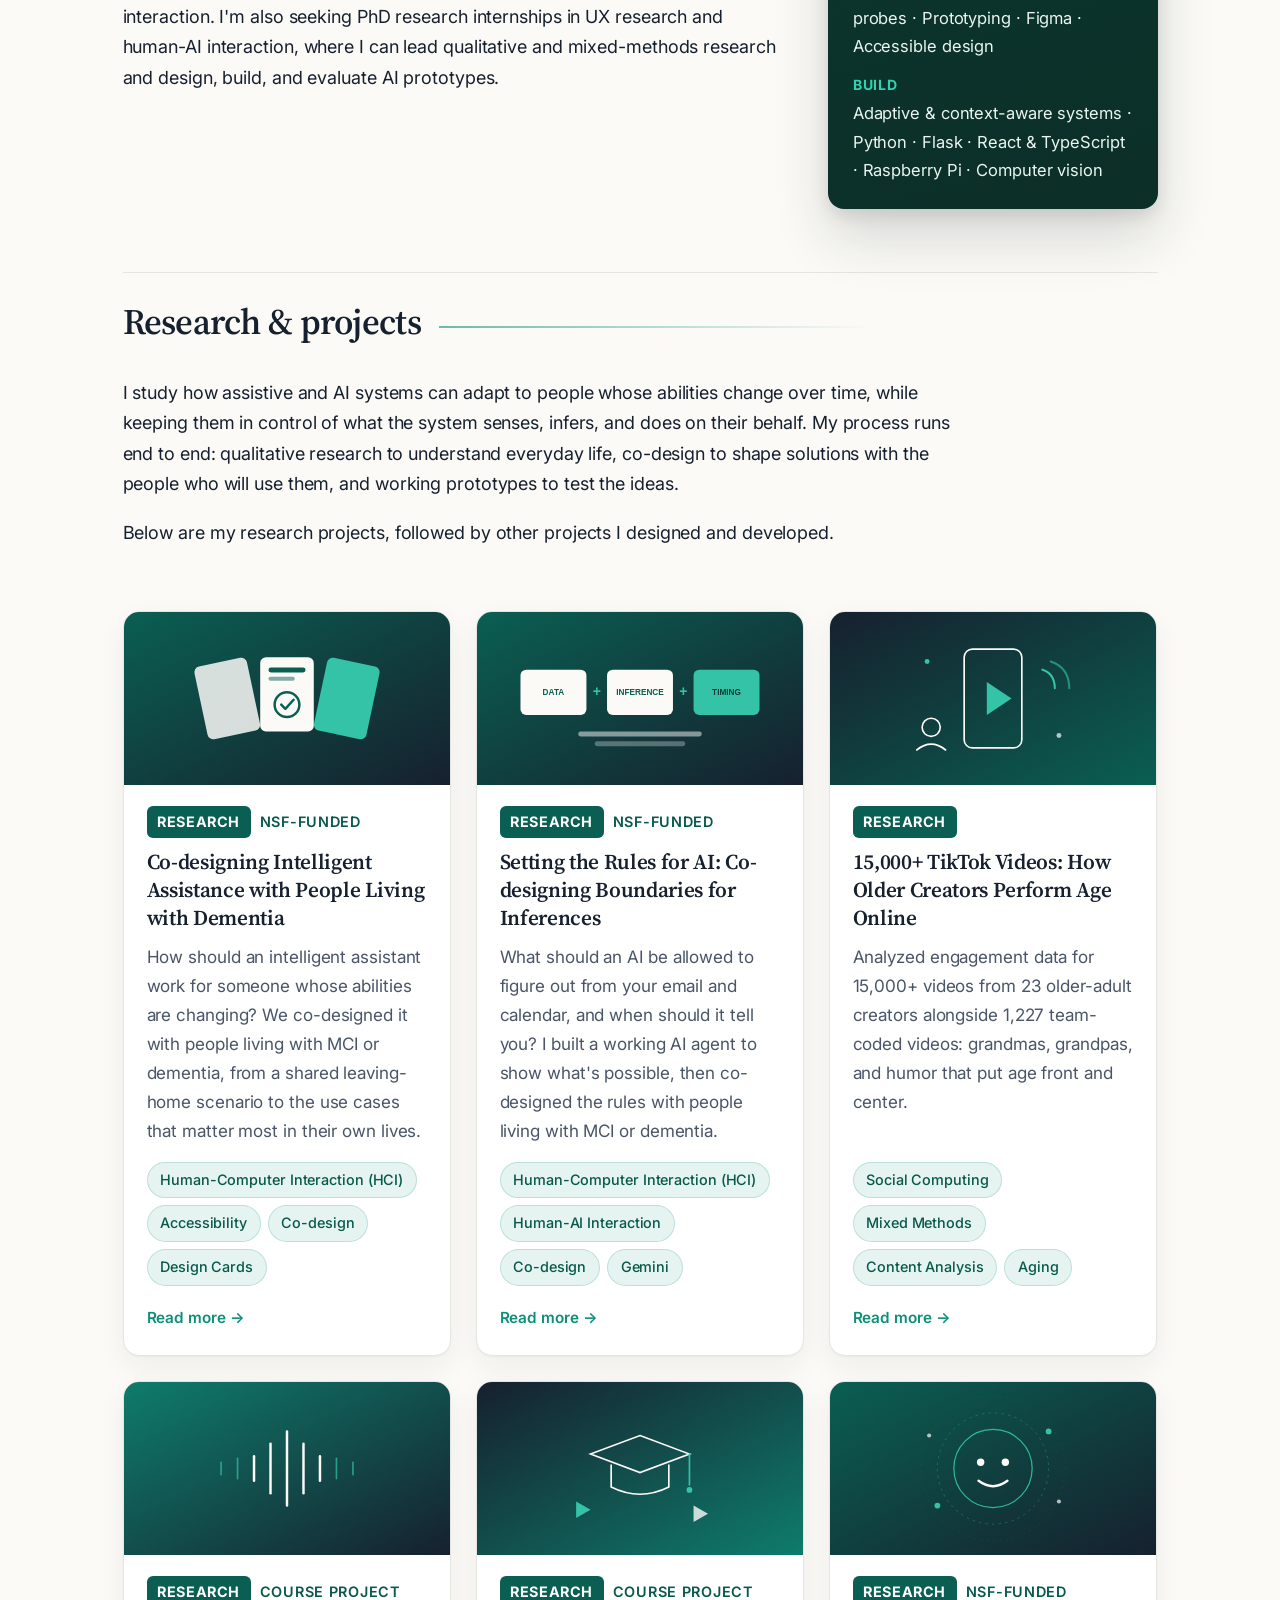
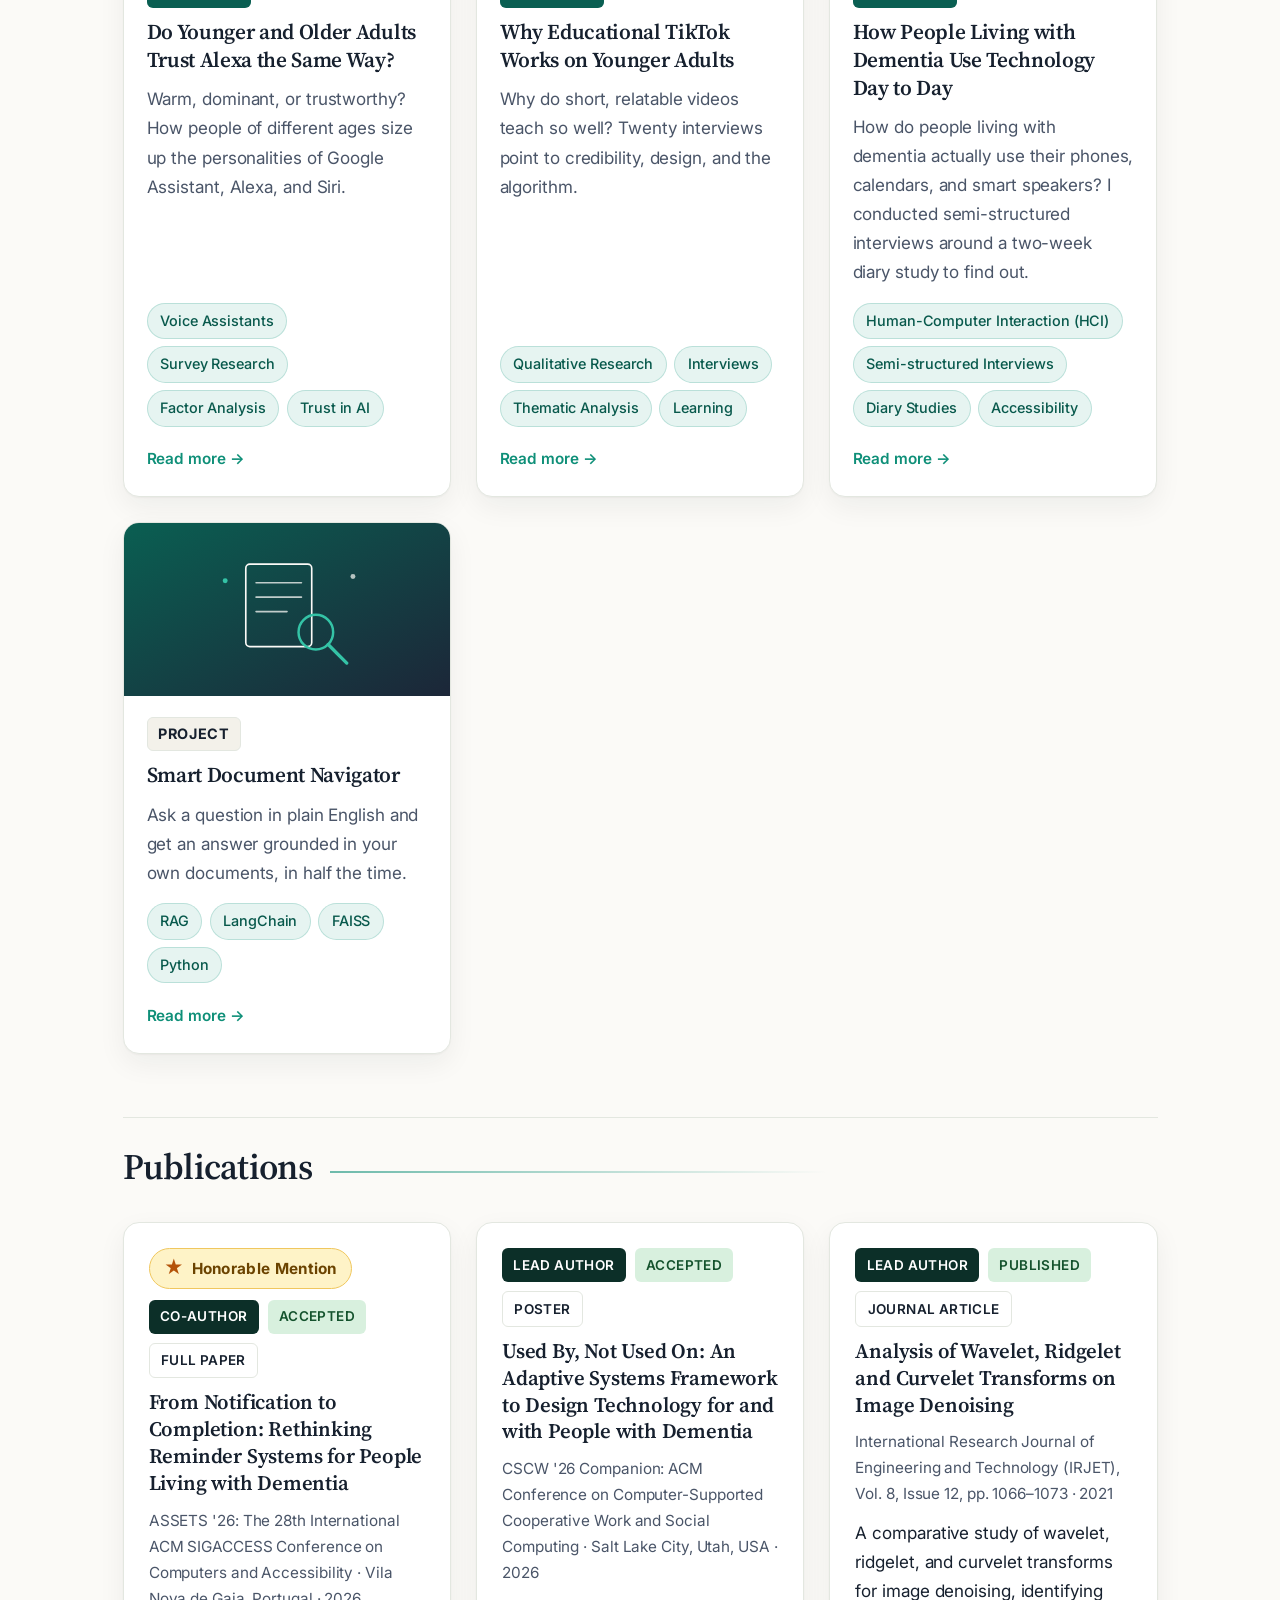
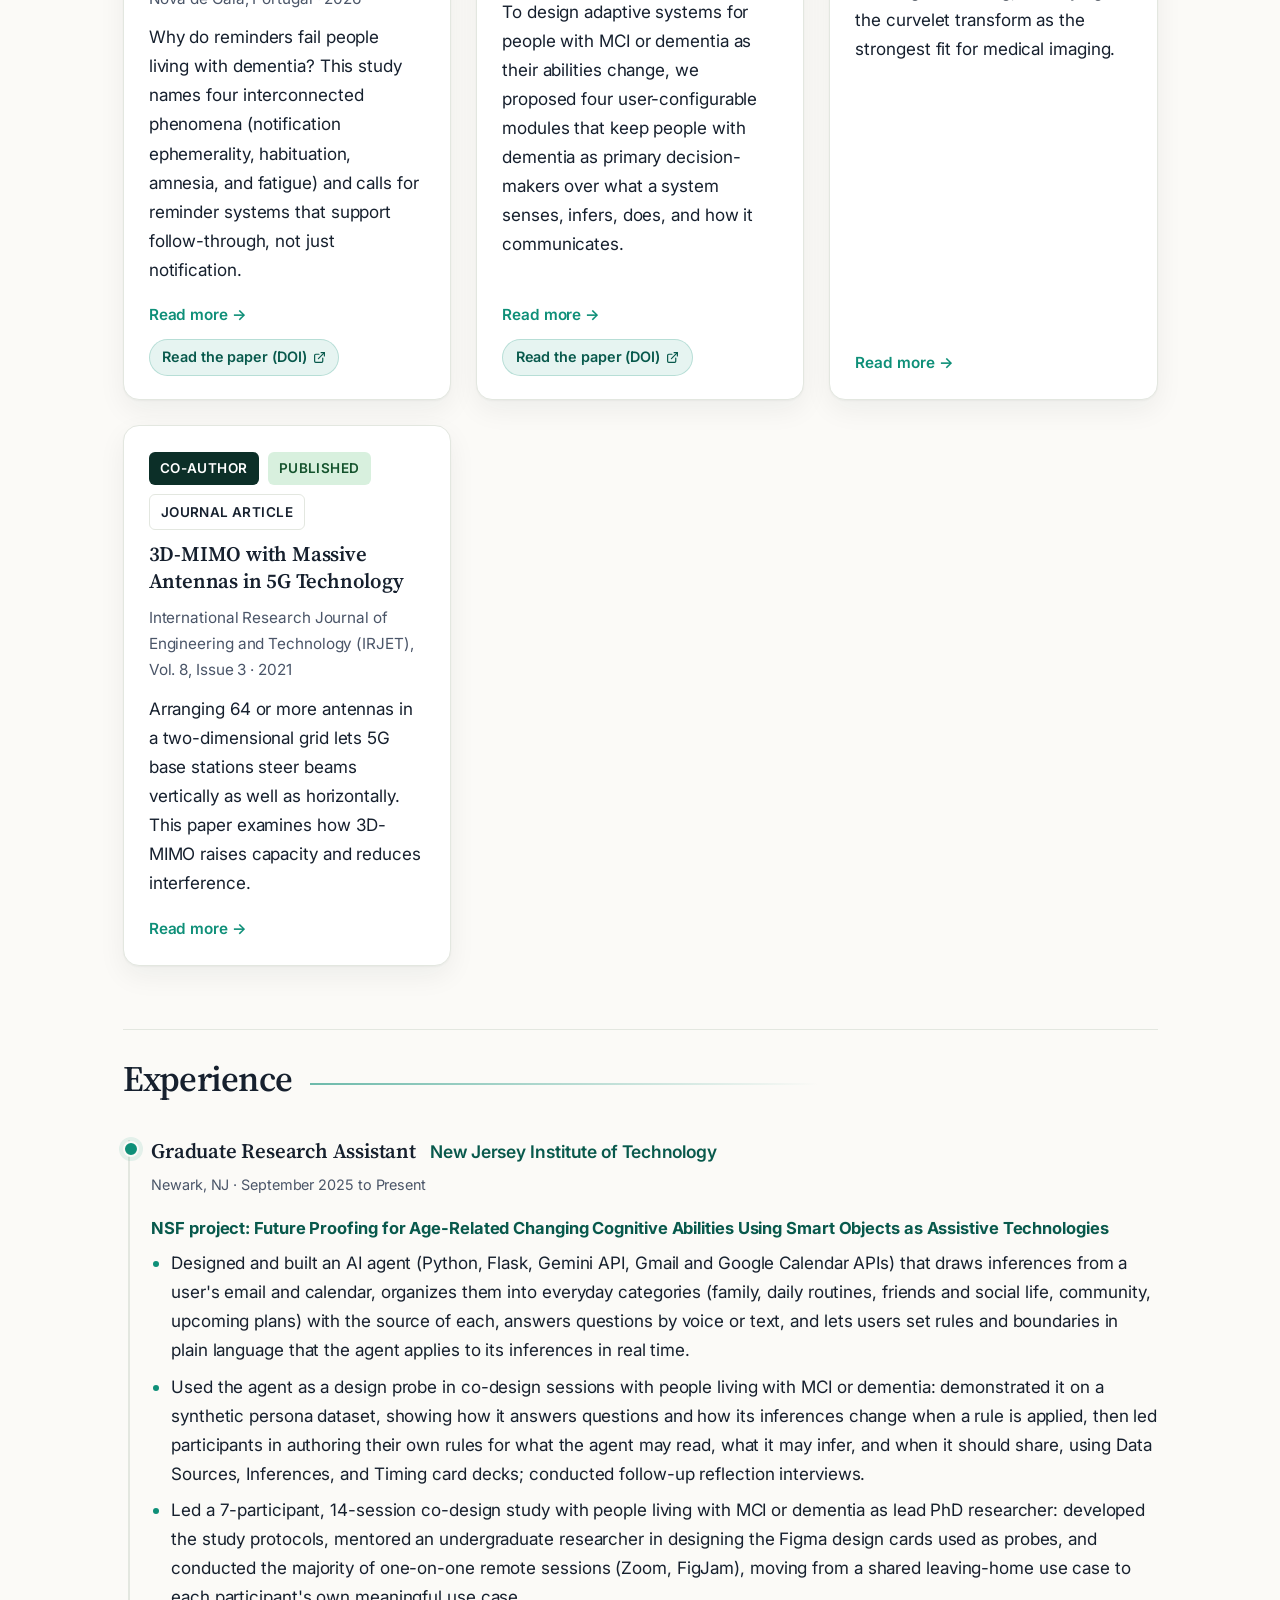
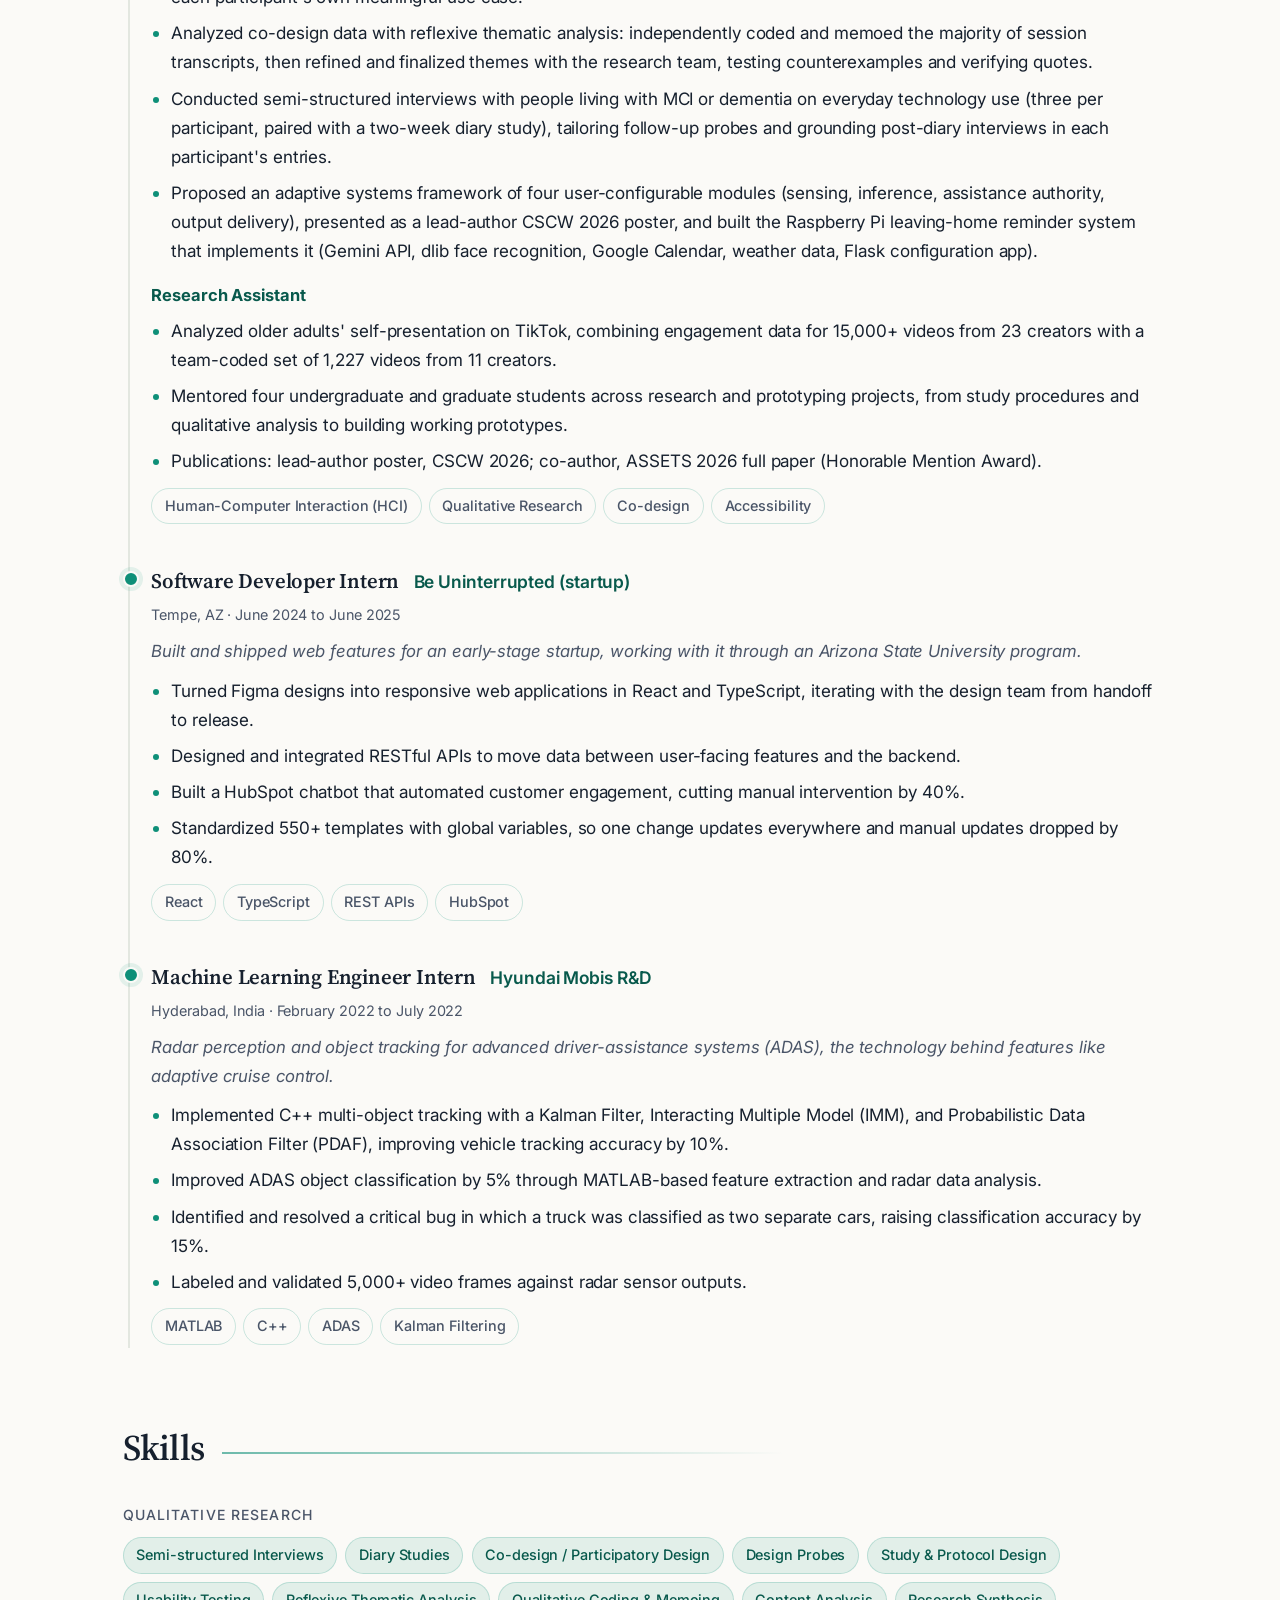
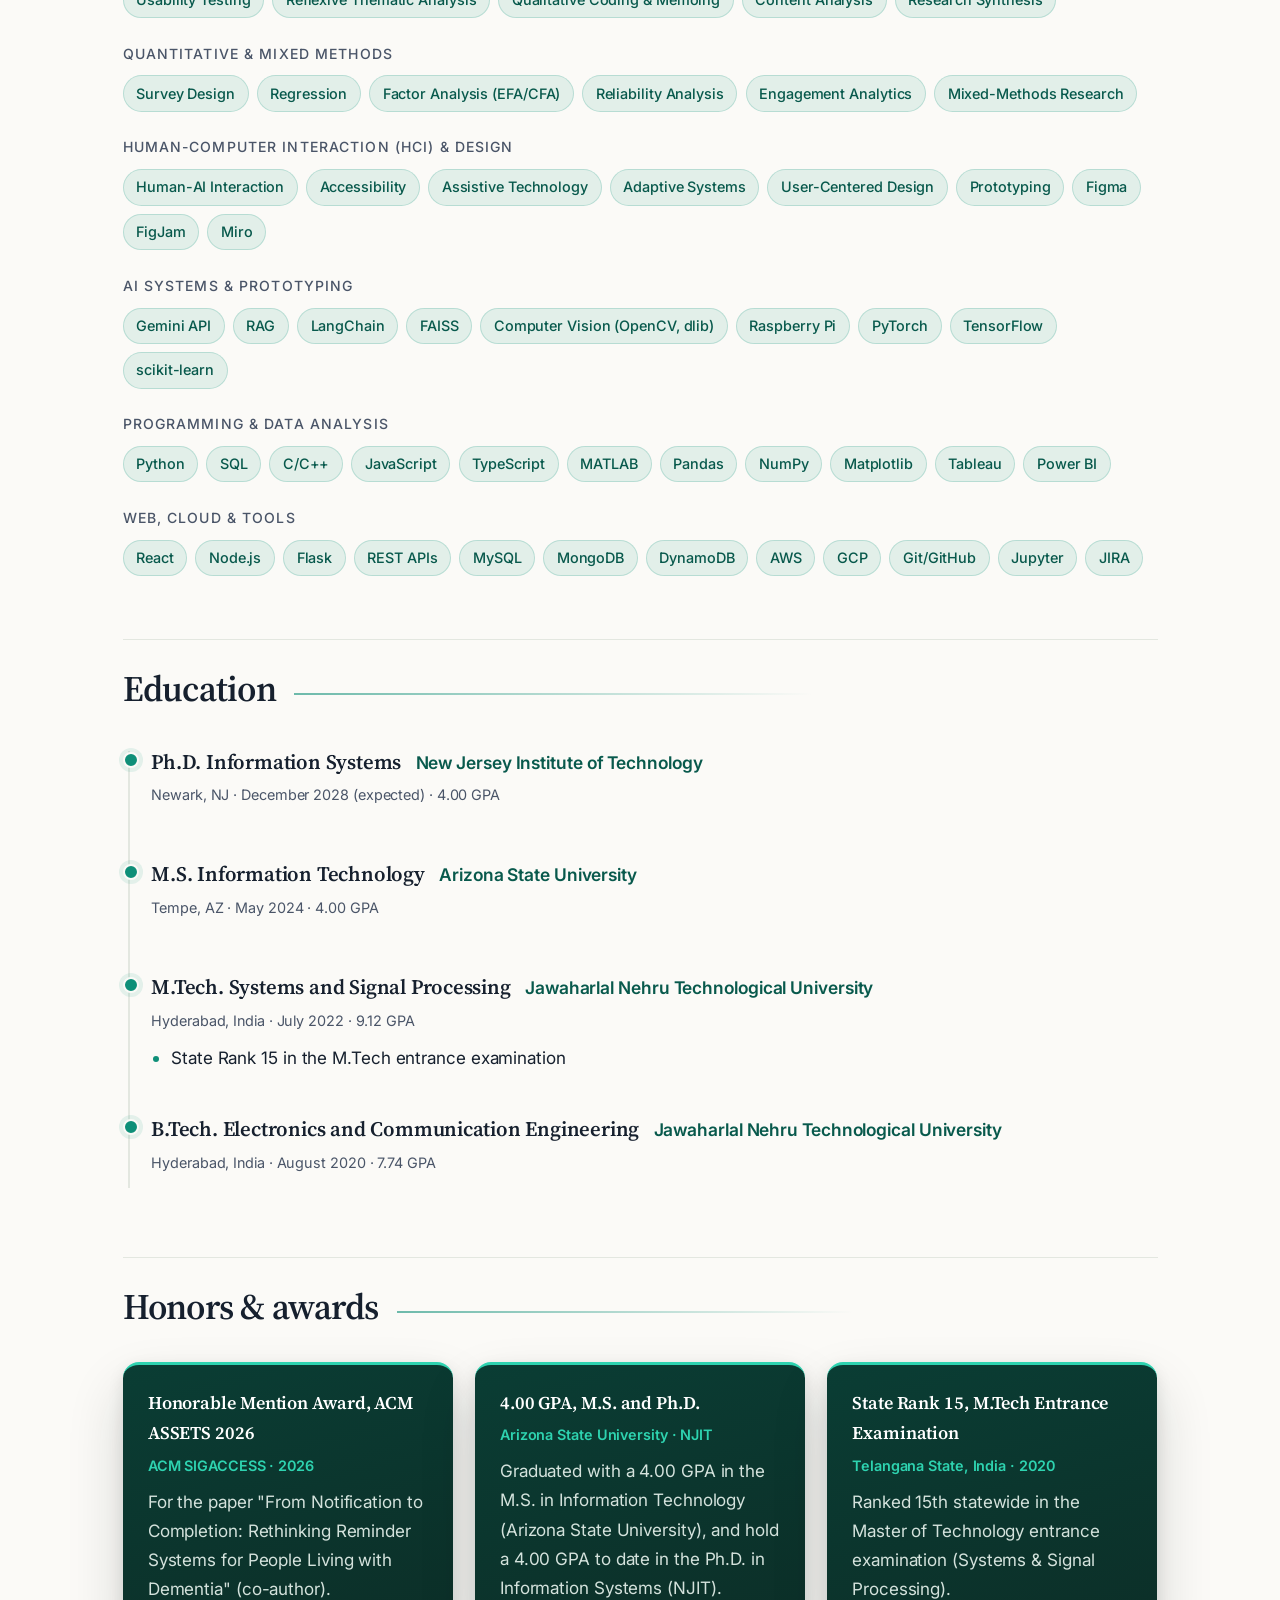
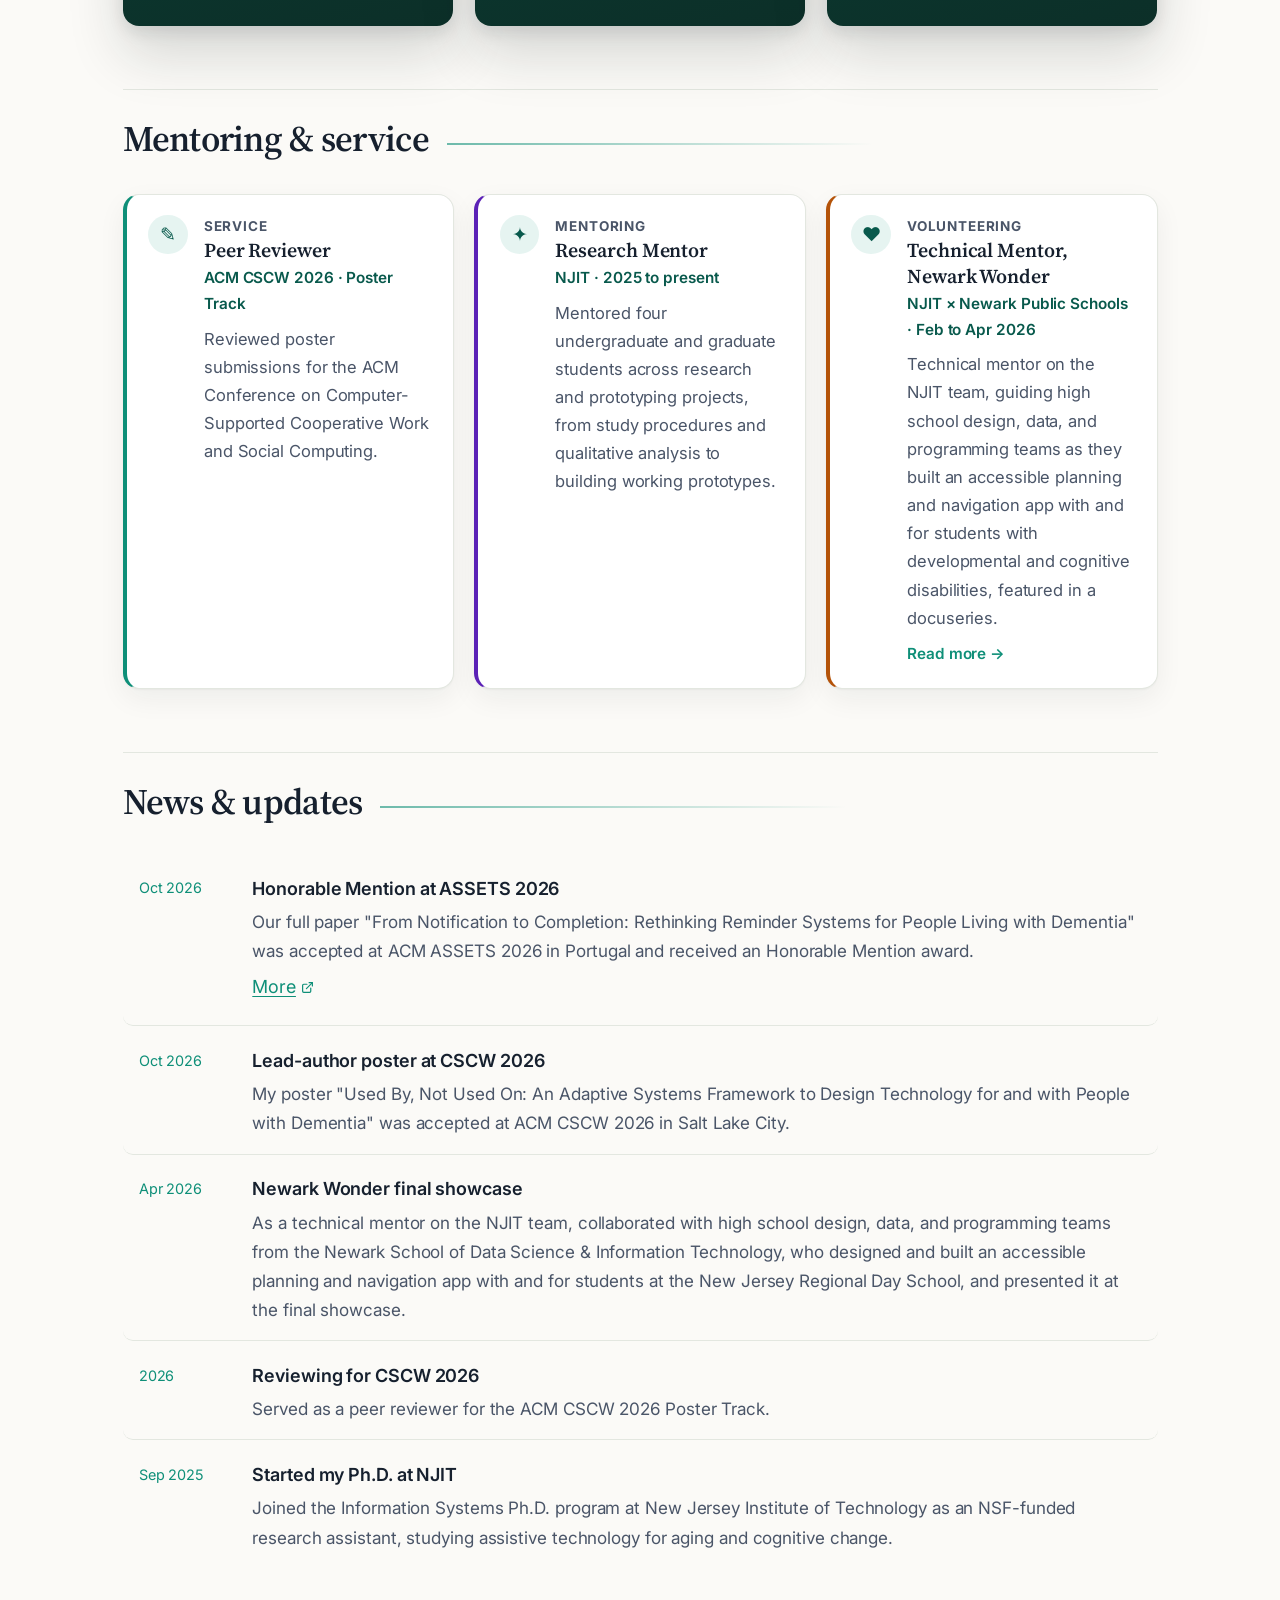
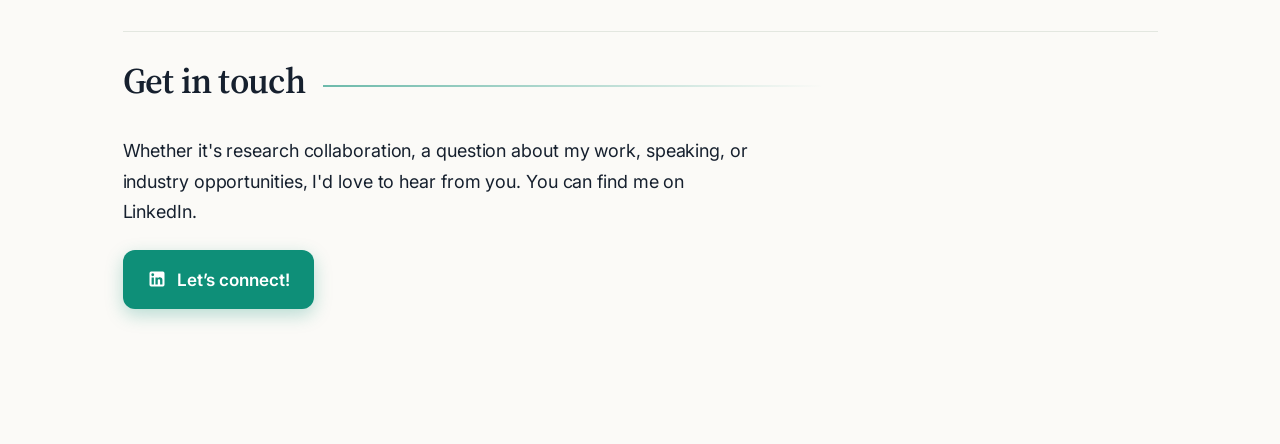
==== commit a626ed4a: "LinkedIn button: Let's connect!" ====
--- a/index.html
+++ b/index.html
@@ -22,8 +22,8 @@
   <link rel="preconnect" href="https://fonts.gstatic.com" crossorigin />
   <link href="https://fonts.googleapis.com/css2?family=Inter:wght@400;500;600;700&family=Source+Serif+4:wght@500;600;700&display=swap" rel="stylesheet" />
 
-  <link rel="stylesheet" href="css/style.css?v=22" />
-  <link rel="stylesheet" href="css/theme.css?v=22" />
+  <link rel="stylesheet" href="css/style.css?v=23" />
+  <link rel="stylesheet" href="css/theme.css?v=23" />
 
   <script type="application/ld+json">
   {
@@ -75,7 +75,7 @@
 
   <noscript><p style="padding:2rem;text-align:center">This site needs JavaScript to render its content. You can also view my profile on <a href="https://www.linkedin.com/in/susmitha009">LinkedIn</a>.</p></noscript>
 
-  <script src="js/app.js?v=22" defer></script>
-  <script src="js/theme.js?v=22" defer></script>
+  <script src="js/app.js?v=23" defer></script>
+  <script src="js/theme.js?v=23" defer></script>
 </body>
 </html>
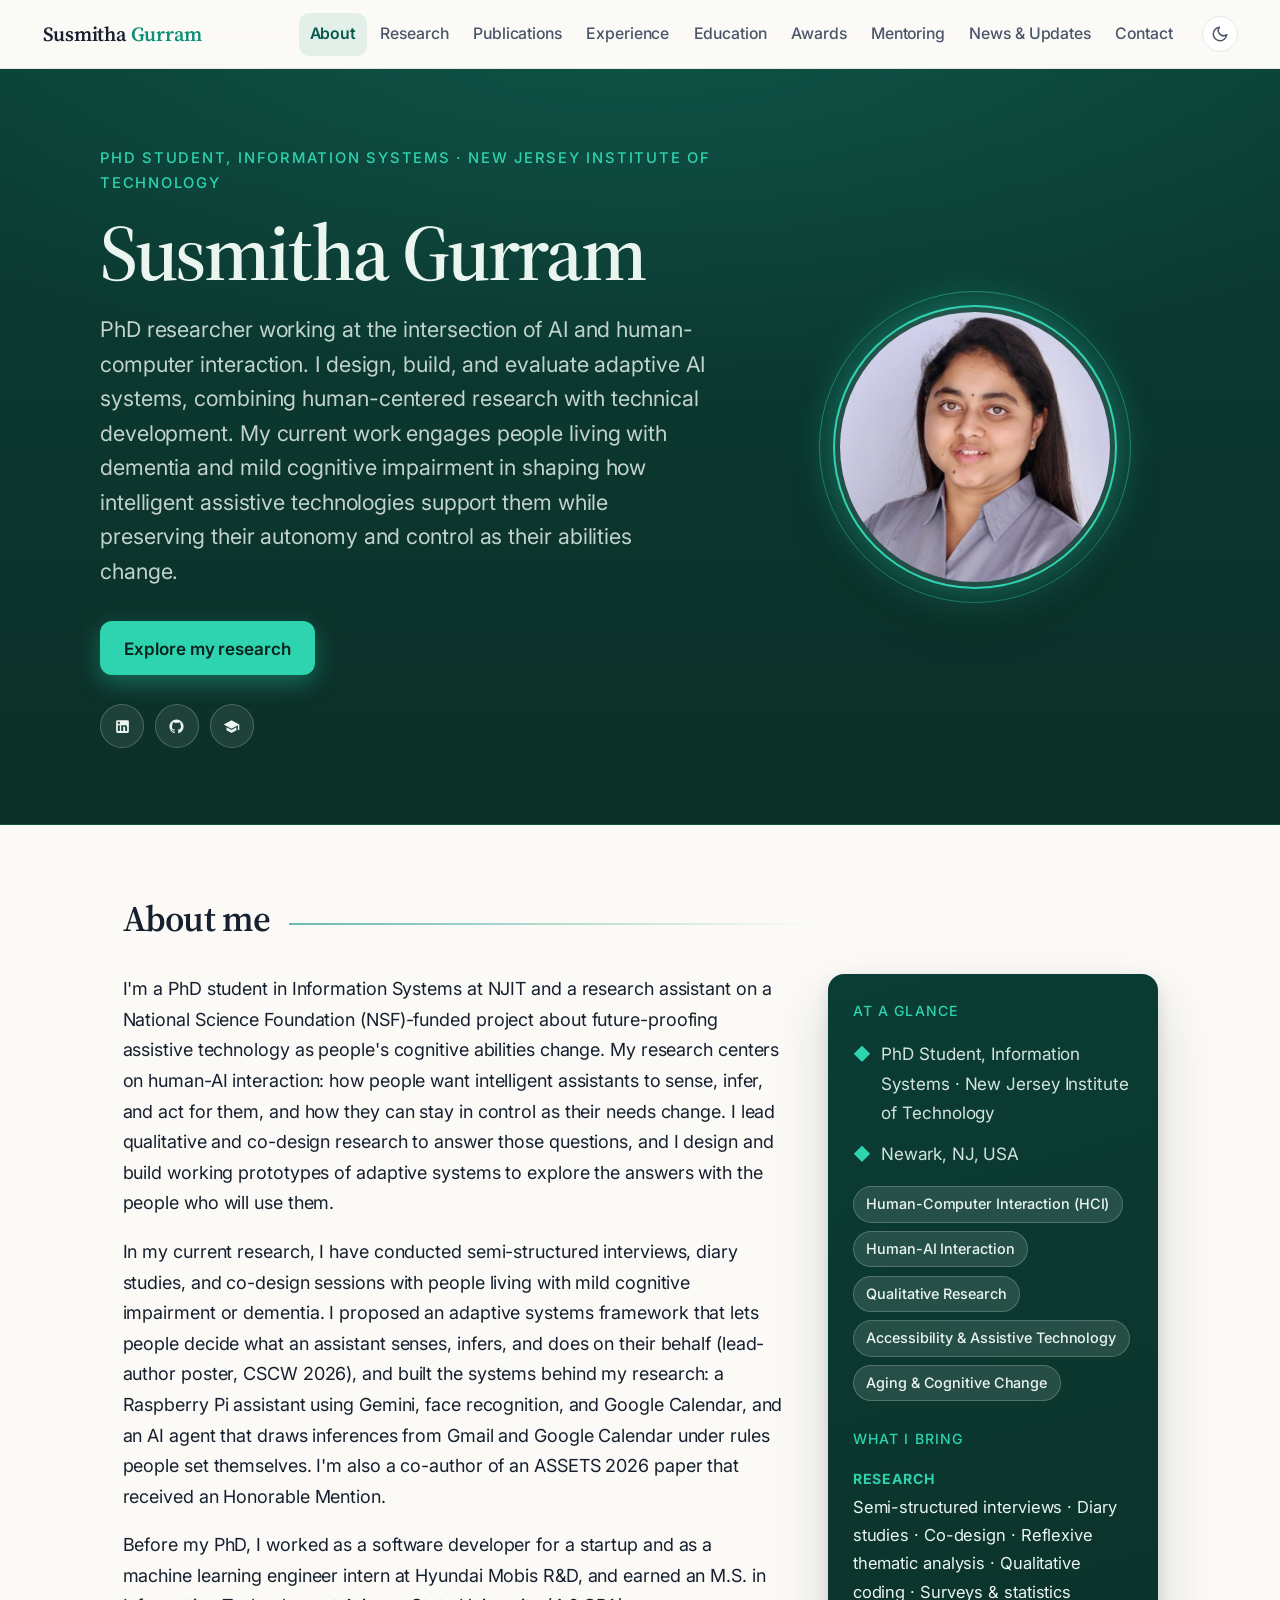
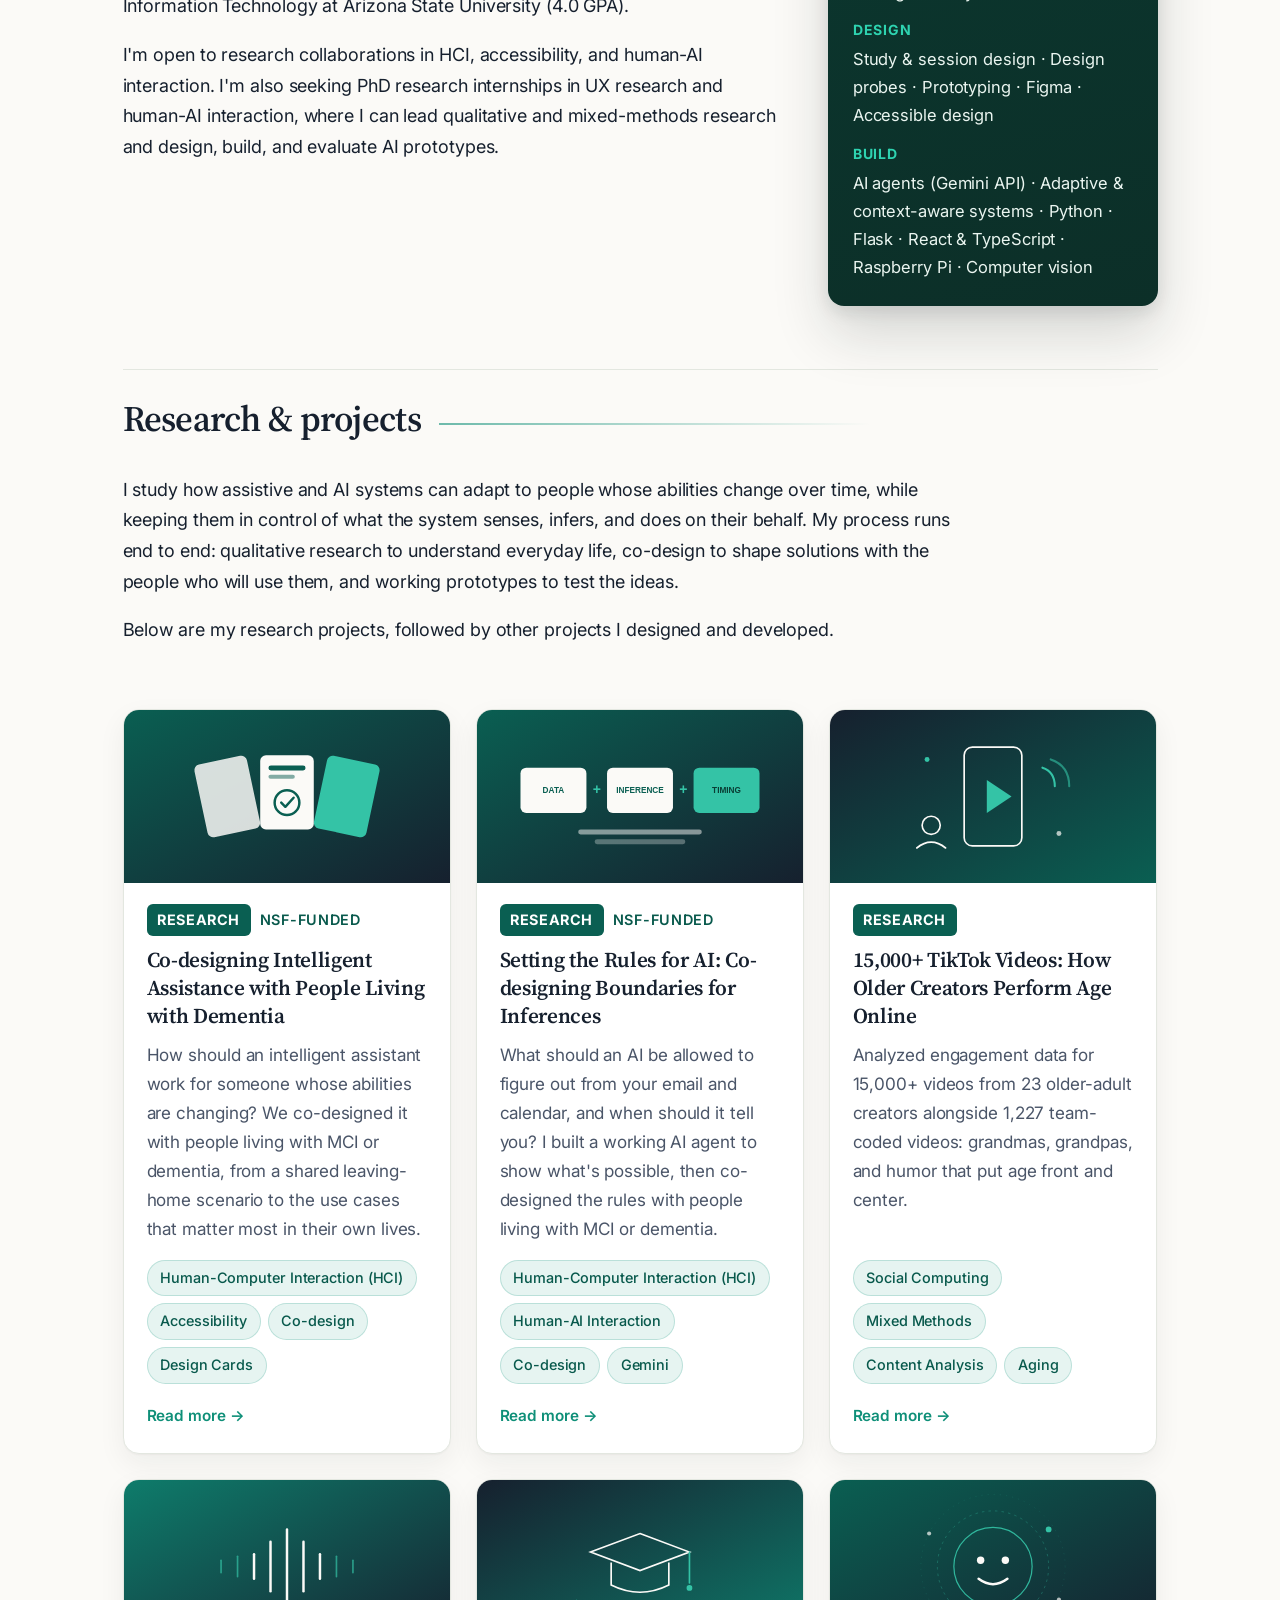
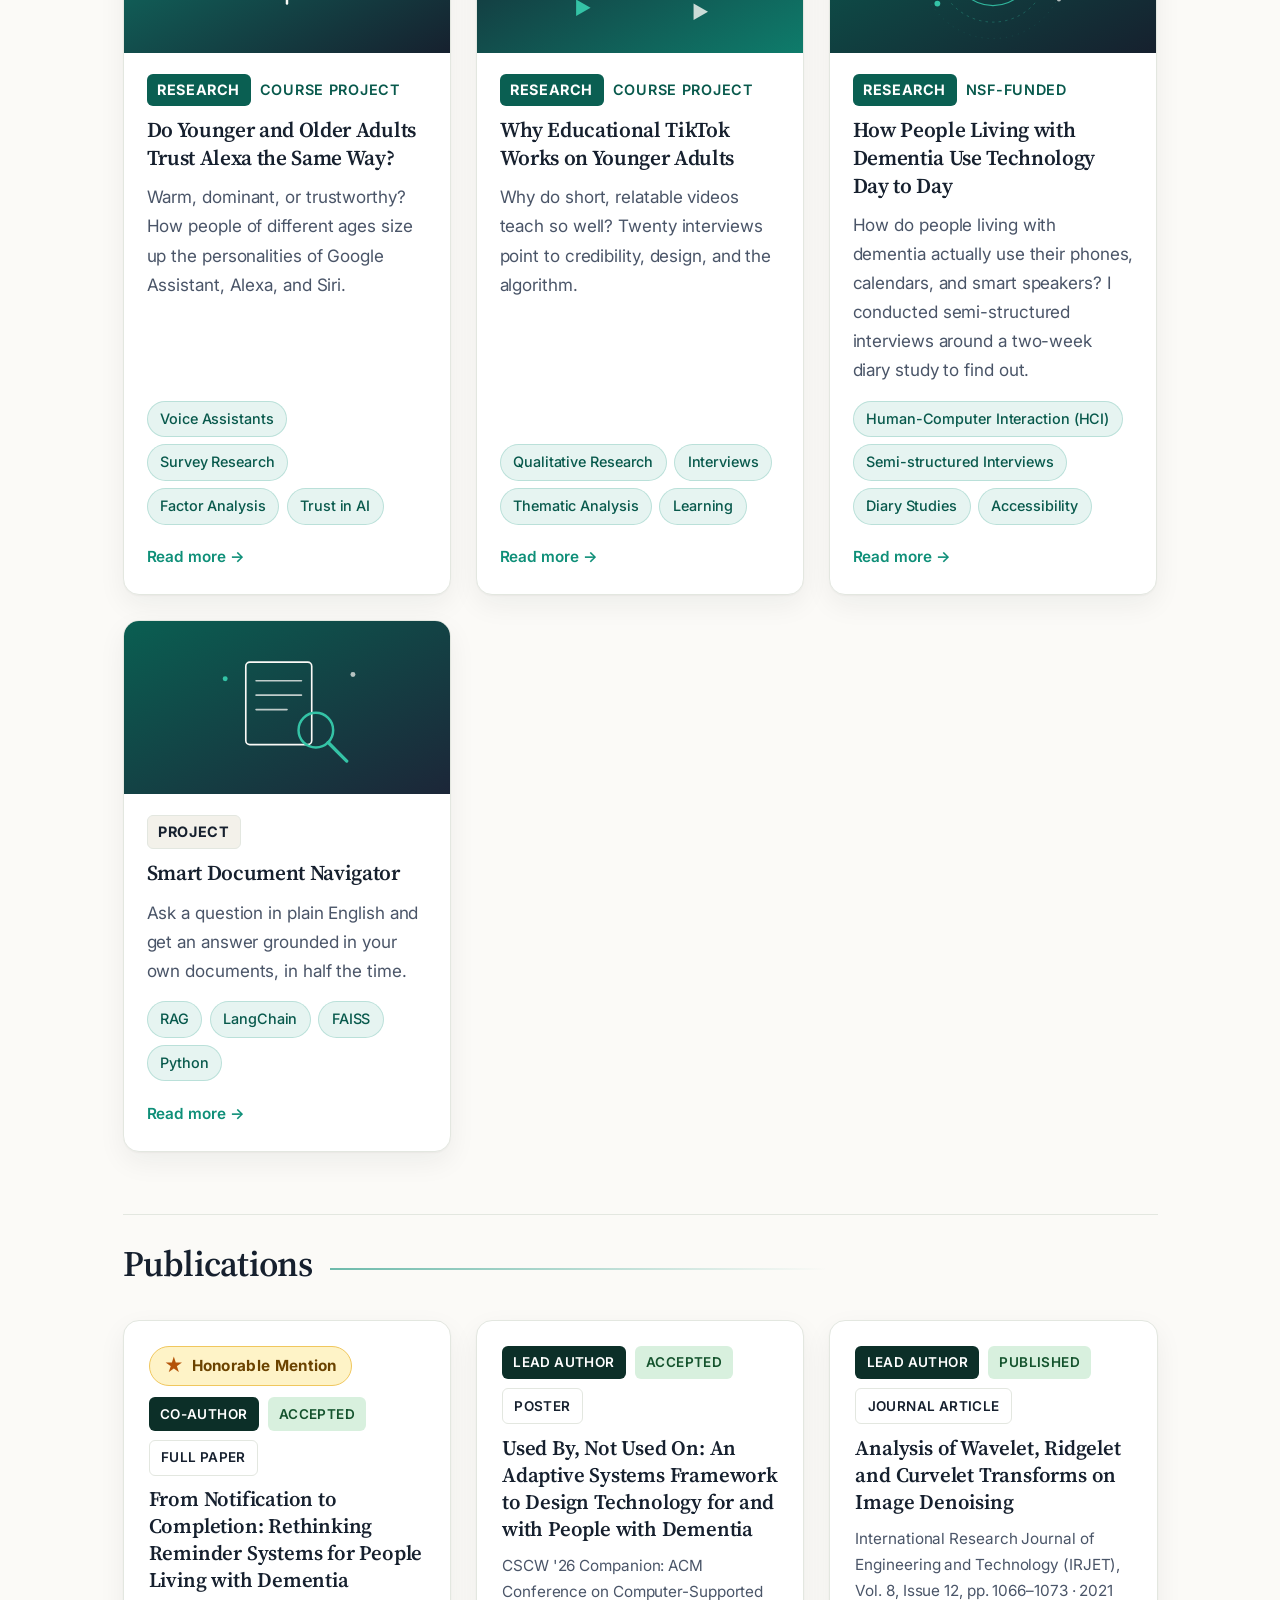
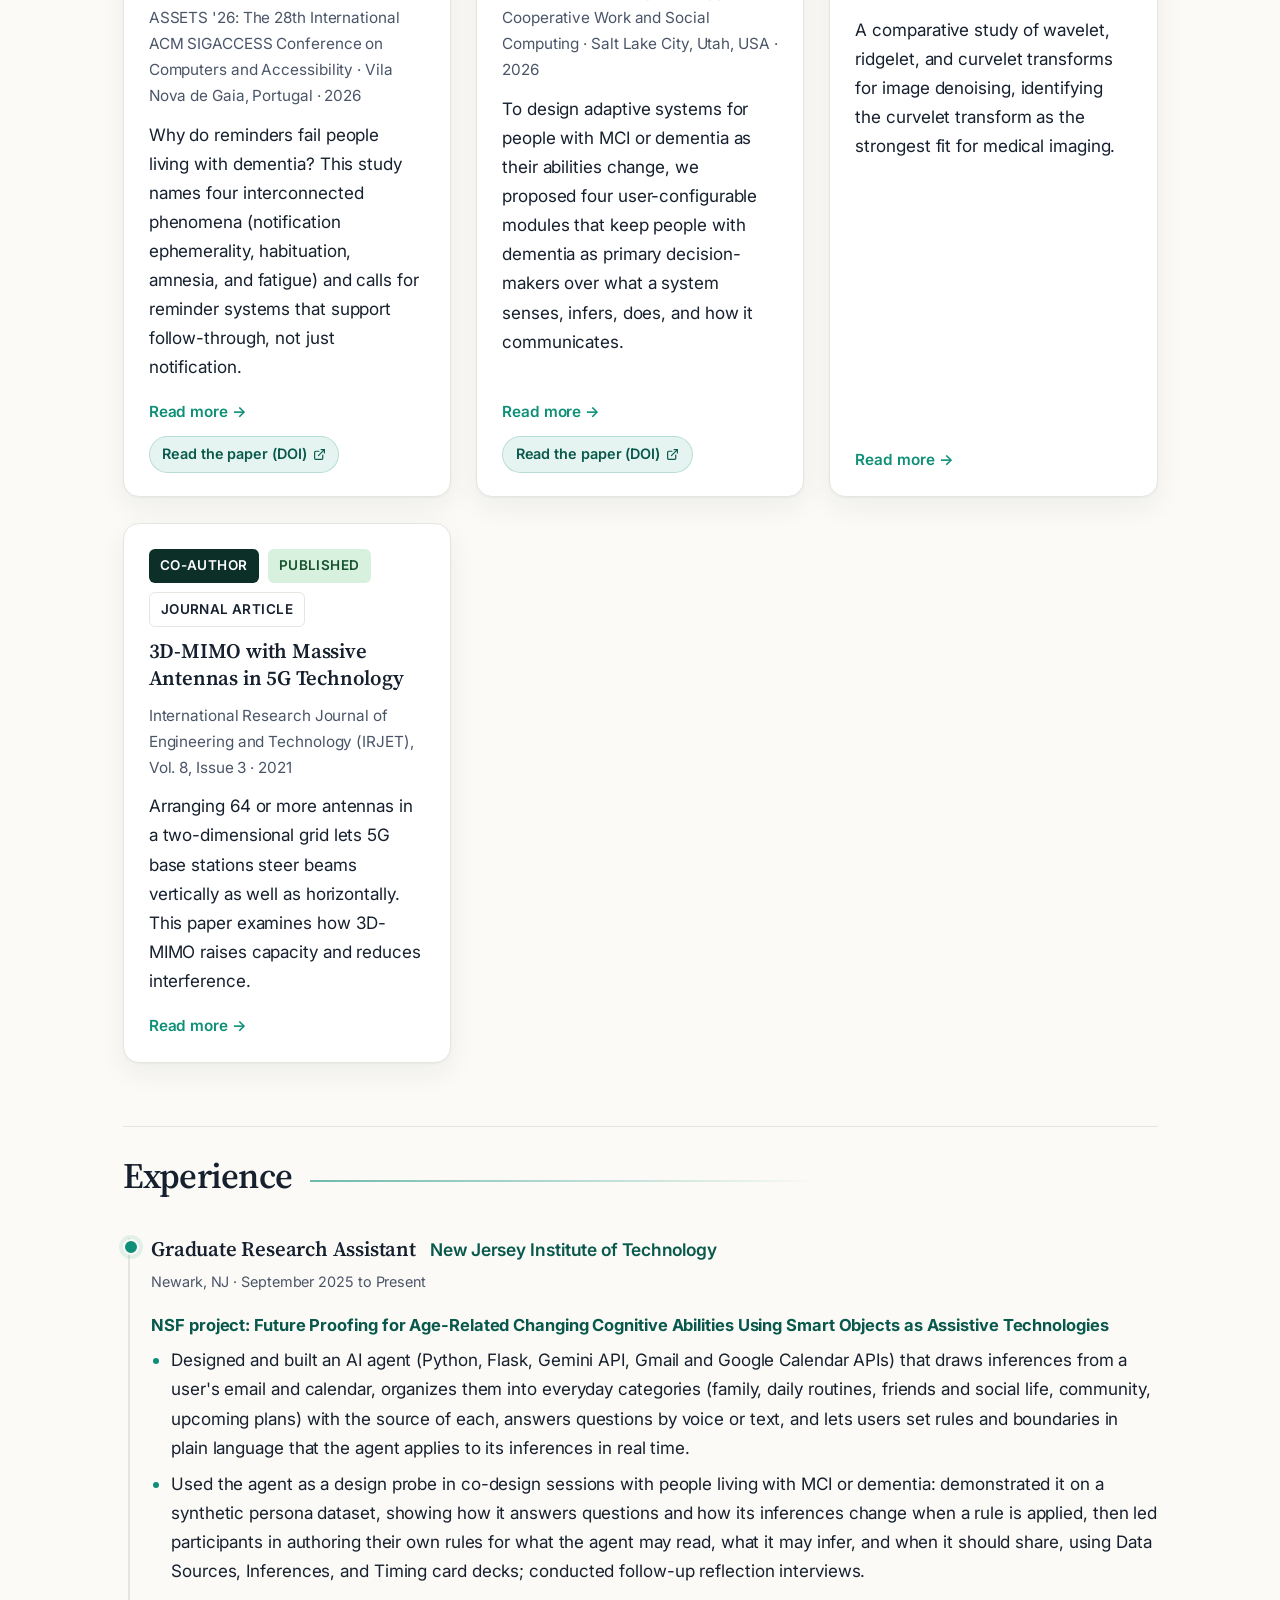
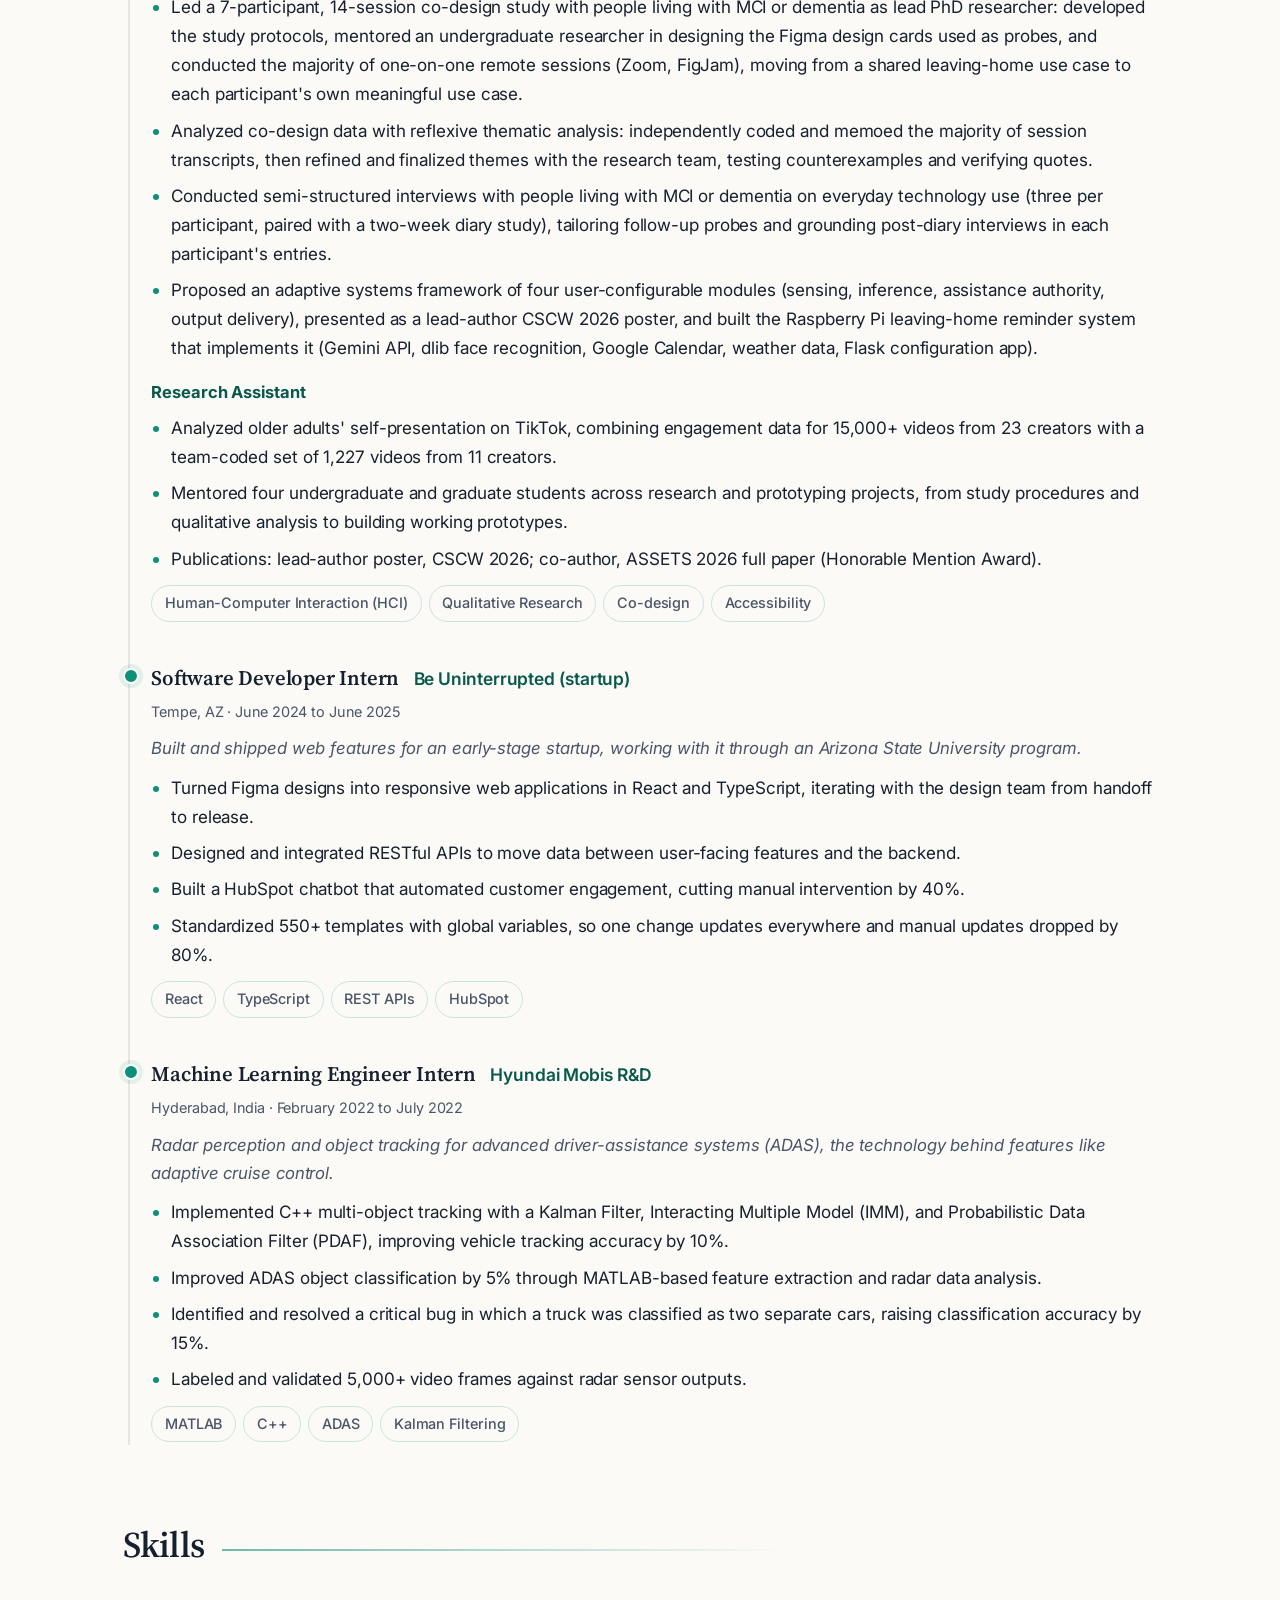
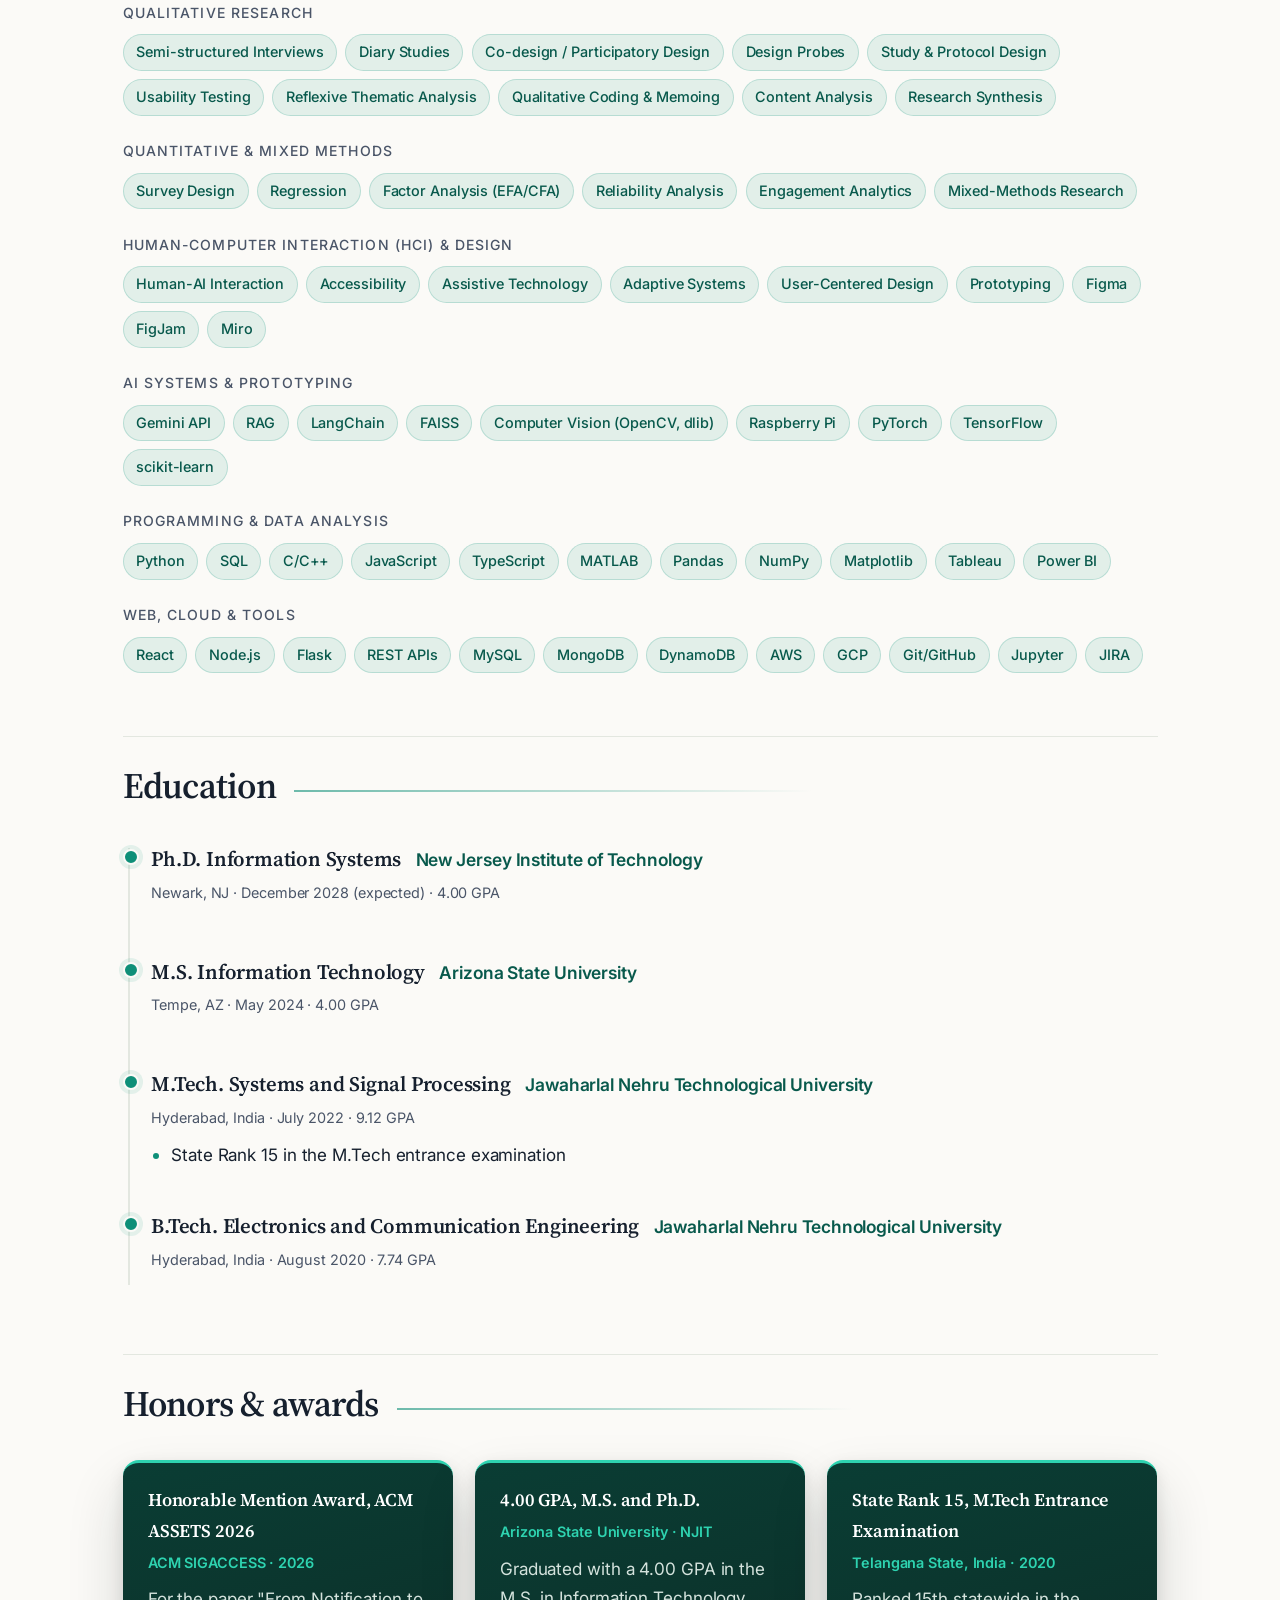
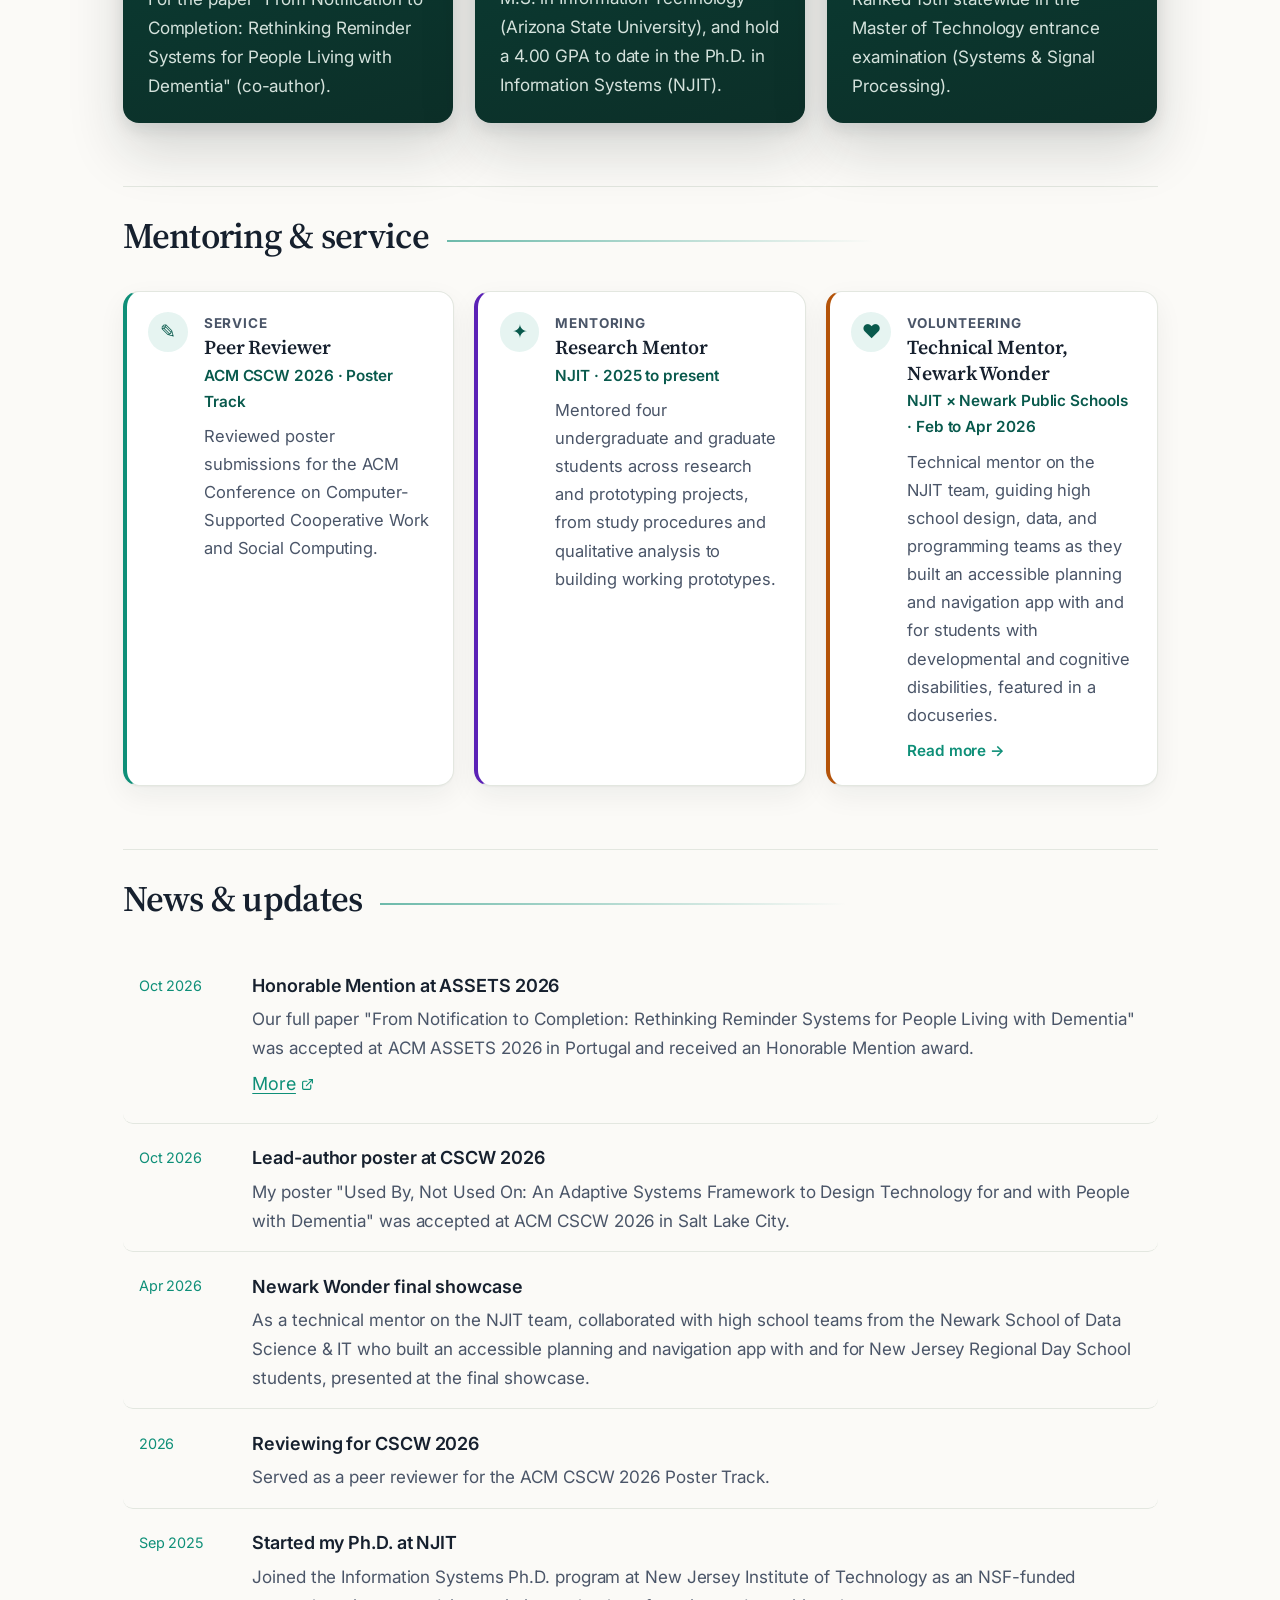
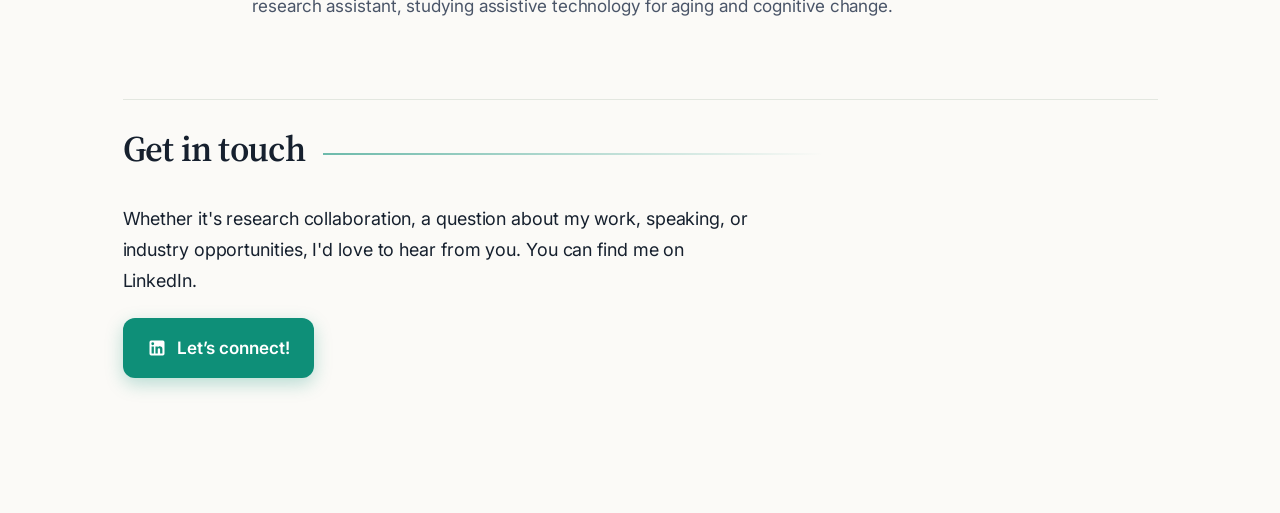
==== commit ecd6cbc9: "Search and sharing: page summary in HTML, updated metadata, PNG preview image, sitemap date" ====
--- a/index.html
+++ b/index.html
@@ -3,18 +3,23 @@
 <head>
   <meta charset="UTF-8" />
   <meta name="viewport" content="width=device-width, initial-scale=1.0" />
-  <title>Susmitha Gurram · PhD Student, Information Systems @ NJIT</title>
-  <meta name="description" content="Susmitha Gurram is an HCI researcher and PhD student in Information Systems at NJIT who studies how people want AI assistants to sense, infer, and act on their behalf, combining qualitative and co-design research with prototyping of adaptive systems for accessibility and aging." />
+  <title>Susmitha Gurram · PhD Researcher, AI & Human-Computer Interaction · NJIT</title>
+  <meta name="description" content="Susmitha Gurram is a PhD researcher in Information Systems at NJIT working at the intersection of AI and human-computer interaction, designing, building, and evaluating adaptive AI systems with people living with dementia and mild cognitive impairment." />
   <meta name="author" content="Susmitha Gurram" />
   <link rel="canonical" href="https://susmithagurram.com/" />
 
   <!-- Open Graph / social cards -->
   <meta property="og:type" content="website" />
-  <meta property="og:title" content="Susmitha Gurram · PhD Student, Information Systems @ NJIT" />
-  <meta property="og:description" content="HCI researcher studying how people want AI assistants to sense, infer, and act on their behalf: qualitative and co-design research plus AI prototyping." />
+  <meta property="og:title" content="Susmitha Gurram · PhD Researcher, AI & Human-Computer Interaction · NJIT" />
+  <meta property="og:description" content="PhD researcher designing, building, and evaluating adaptive AI systems, combining human-centered research with technical development." />
   <meta property="og:url" content="https://susmithagurram.com/" />
-  <meta property="og:image" content="https://susmithagurram.com/assets/og-image.svg" />
+  <meta property="og:image" content="https://susmithagurram.com/assets/og-image.png" />
+  <meta property="og:image:width" content="1200" />
+  <meta property="og:image:height" content="630" />
+  <meta property="og:site_name" content="Susmitha Gurram" />
   <meta name="twitter:card" content="summary_large_image" />
+  <meta name="twitter:title" content="Susmitha Gurram · PhD Researcher, AI & Human-Computer Interaction · NJIT" />
+  <meta name="twitter:image" content="https://susmithagurram.com/assets/og-image.png" />
 
   <link rel="icon" href="assets/favicon.svg" type="image/svg+xml" />
 
@@ -22,28 +27,49 @@
   <link rel="preconnect" href="https://fonts.gstatic.com" crossorigin />
   <link href="https://fonts.googleapis.com/css2?family=Inter:wght@400;500;600;700&family=Source+Serif+4:wght@500;600;700&display=swap" rel="stylesheet" />
 
-  <link rel="stylesheet" href="css/style.css?v=23" />
-  <link rel="stylesheet" href="css/theme.css?v=23" />
+  <link rel="stylesheet" href="css/style.css?v=24" />
+  <link rel="stylesheet" href="css/theme.css?v=24" />
 
   <script type="application/ld+json">
-  {
-    "@context": "https://schema.org",
-    "@type": "Person",
-    "name": "Susmitha Gurram",
-    "url": "https://susmithagurram.com",
-    "jobTitle": "PhD Student, Information Systems",
-    "affiliation": { "@type": "CollegeOrUniversity", "name": "New Jersey Institute of Technology" },
-    "alumniOf": [
-      { "@type": "CollegeOrUniversity", "name": "Arizona State University" },
-      { "@type": "CollegeOrUniversity", "name": "Jawaharlal Nehru Technological University" }
-    ],
-    "knowsAbout": ["Human-Computer Interaction", "Human-AI Interaction", "Accessibility", "Co-design", "Qualitative Research", "Assistive Technology"],
-    "sameAs": [
-      "https://www.linkedin.com/in/susmitha009",
-      "https://github.com/susmitha009",
-      "https://scholar.google.com/citations?user=7RMacPMAAAAJ"
-    ]
-  }
+{
+  "@context": "https://schema.org",
+  "@type": "Person",
+  "name": "Susmitha Gurram",
+  "url": "https://susmithagurram.com/",
+  "image": "https://susmithagurram.com/assets/images/profile.jpg",
+  "jobTitle": "PhD Student, Information Systems",
+  "description": "Susmitha Gurram is a PhD researcher in Information Systems at NJIT working at the intersection of AI and human-computer interaction, designing, building, and evaluating adaptive AI systems with people living with dementia and mild cognitive impairment.",
+  "affiliation": {
+    "@type": "CollegeOrUniversity",
+    "name": "New Jersey Institute of Technology",
+    "url": "https://www.njit.edu"
+  },
+  "alumniOf": [
+    {
+      "@type": "CollegeOrUniversity",
+      "name": "Arizona State University"
+    },
+    {
+      "@type": "CollegeOrUniversity",
+      "name": "Jawaharlal Nehru Technological University"
+    }
+  ],
+  "knowsAbout": [
+    "Human-Computer Interaction",
+    "Human-AI Interaction",
+    "AI Agents",
+    "Adaptive Systems",
+    "Accessibility",
+    "Co-design",
+    "Qualitative Research",
+    "Assistive Technology"
+  ],
+  "sameAs": [
+    "https://www.linkedin.com/in/susmitha009",
+    "https://github.com/susmitha009",
+    "https://scholar.google.com/citations?user=7RMacPMAAAAJ"
+  ]
+}
   </script>
 </head>
 <body>
@@ -62,7 +88,13 @@
   </header>
 
   <main id="app" tabindex="-1">
-    <div class="loading" id="loading"><span class="loading-dot"></span><span class="loading-dot"></span><span class="loading-dot"></span></div>
+    <!-- Plain-HTML summary for search engines and slow connections; replaced when the page loads. -->
+    <section class="static-intro">
+      <h1>Susmitha Gurram</h1>
+      <p><strong>PhD Student, Information Systems · New Jersey Institute of Technology</strong></p>
+      <p>PhD researcher working at the intersection of AI and human-computer interaction. I design, build, and evaluate adaptive AI systems, combining human-centered research with technical development. My current work engages people living with dementia and mild cognitive impairment in shaping how intelligent assistive technologies support them while preserving their autonomy and control as their abilities change.</p>
+      <p>Research, publications (ACM CSCW 2026, ACM ASSETS 2026 Honorable Mention), experience, and mentoring. Find me on <a href="https://www.linkedin.com/in/susmitha009">LinkedIn</a>, <a href="https://scholar.google.com/citations?user=7RMacPMAAAAJ">Google Scholar</a>, and <a href="https://github.com/susmitha009">GitHub</a>.</p>
+    </section>
   </main>
 
   <!-- Project detail modal -->
@@ -75,7 +107,7 @@
 
   <noscript><p style="padding:2rem;text-align:center">This site needs JavaScript to render its content. You can also view my profile on <a href="https://www.linkedin.com/in/susmitha009">LinkedIn</a>.</p></noscript>
 
-  <script src="js/app.js?v=23" defer></script>
-  <script src="js/theme.js?v=23" defer></script>
+  <script src="js/app.js?v=24" defer></script>
+  <script src="js/theme.js?v=24" defer></script>
 </body>
 </html>
--- a/css/theme.css
+++ b/css/theme.css
@@ -441,3 +441,4 @@
 .modal-close:active { background: var(--accent); color: #fff; border-color: var(--accent); transform: scale(0.9); }
 [data-theme="dark"] .modal-close:hover, [data-theme="dark"] .modal-close:focus-visible { background: #2a3a33; color: #fff; }
 [data-theme="dark"] .modal-close:active { color: #06231d; }
+.static-intro { max-width: 760px; padding: 3rem 0; } .static-intro h1 { font-family: var(--font-display); font-size: 2.4rem; margin-bottom: 0.6rem; } .static-intro p { margin-bottom: 0.9rem; }
